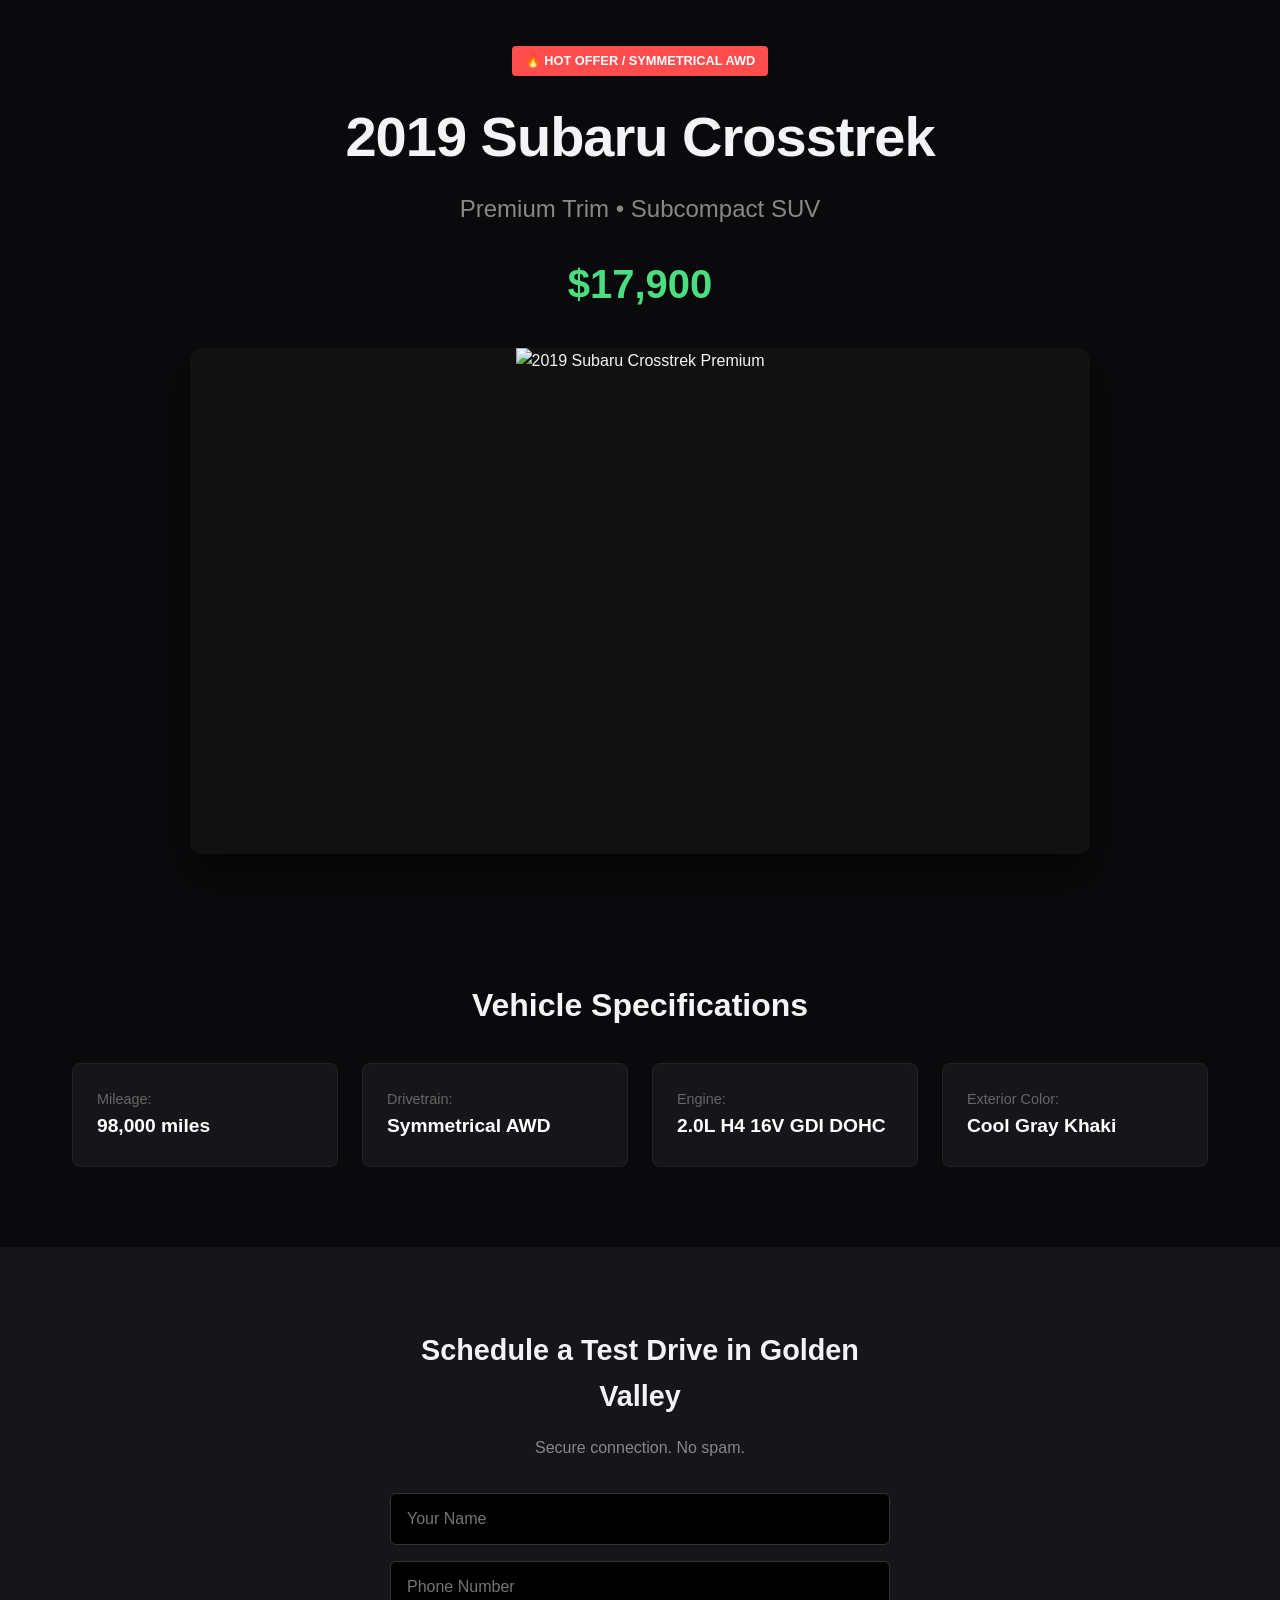
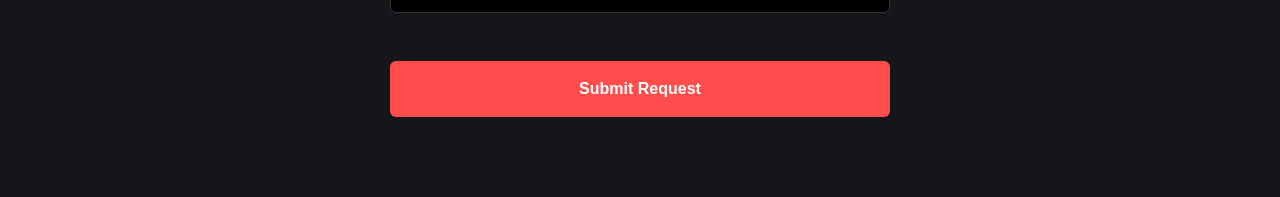
==== index.html @ 82706eeb "Create index.html" ====
<!DOCTYPE html>
<html lang="en">
<head>
  <meta charset="UTF-8">
  <meta name="viewport" content="width=device-width, initial-scale=1.0">
  <title>2019 Subaru Crosstrek Premium AWD | For Sale Golden Valley</title>
  <meta name="description" content="Pre-owned 2019 Subaru Crosstrek Premium in Cool Gray Khaki. 98k miles, Symmetrical AWD. Clean title. Price: $17,900.">
  
  <link rel="canonical" href="https://your-cloudflare-subdomain.pages.dev/">

  <script type="application/ld+json">
  {
    "@context": "https://schema.org",
    "@type": "Vehicle",
    "name": "2019 Subaru Crosstrek Premium",
    "modelYear": 2019,
    "color": "Cool Gray Khaki",
    "driveWheelConfiguration": "AllWheelDrive",
    "mileageFromOdometer": {
      "@type": "QuantitativeValue",
      "value": 98000,
      "unitCode": "SMI"
    },
    "offers": {
      "@type": "Offer",
      "price": "17900",
      "priceCurrency": "USD",
      "availability": "https://schema.org/InStock"
    }
  }
  </script>

  <script src="https://challenges.cloudflare.com/turnstile/v0/api.js" async defer></script>

  <style>
    :root {
      --bg: #0a0a0c;
      --text: #f3f4f6;
      --accent: #ff4d4d;
      --surface: #16161a;
    }
    * { box-sizing: border-box; margin: 0; padding: 0; }
    body {
      background-color: var(--bg);
      color: var(--text);
      font-family: -apple-system, BlinkMacSystemFont, "Segoe UI", Roboto, sans-serif;
      line-height: 1.6;
      overflow-x: hidden;
    }
    .hero {
      min-height: 100vh;
      display: flex;
      flex-direction: column;
      justify-content: center;
      align-items: center;
      text-align: center;
      padding: 2rem;
    }
    .badge {
      background: var(--accent);
      color: #fff;
      padding: 0.3rem 0.8rem;
      font-size: 0.8rem;
      font-weight: bold;
      text-transform: uppercase;
      border-radius: 4px;
      margin-bottom: 1rem;
    }
    h1 { font-size: 3.5rem; font-weight: 900; letter-spacing: -1px; margin-bottom: 0.5rem; }
    .trim { font-size: 1.5rem; color: #888; margin-bottom: 1.5rem; }
    .price { font-size: 2.5rem; font-weight: bold; color: #4ade80; margin-bottom: 2rem; }
    
    .image-container {
      width: 100%;
      max-width: 900px;
      aspect-ratio: 16/9;
      background: #111;
      border-radius: 12px;
      overflow: hidden;
      box-shadow: 0 20px 40px rgba(0,0,0,0.5);
    }
    .image-container img {
      width: 100%;
      height: 100%;
      object-fit: cover;
    }

    /* ХАК АНИМАЦИИ НА СКРОЛЛ ПАЛЬЦЕМ */
    @supports (animation-timeline: scroll()) {
      .image-container img {
        animation: scaleImage linear both;
        animation-timeline: scroll();
        animation-range: start 0% exit 100%;
      }
    }
    @keyframes scaleImage {
      to { transform: scale(1.1) translateY(20px); }
    }

    .specs { padding: 5rem 2rem; max-width: 1200px; margin: 0 auto; }
    .specs h2 { margin-bottom: 2rem; font-size: 2rem; text-align: center; }
    .grid { display: grid; grid-template-columns: repeat(auto-fit, minmax(250px, 1fr)); gap: 1.5rem; }
    .card { background: var(--surface); padding: 1.5rem; border-radius: 8px; border: 1px solid #222; }
    .card span { color: #666; display: block; font-size: 0.9rem; }
    .card strong { font-size: 1.2rem; color: #fff; }

    .lead-form { background: var(--surface); padding: 5rem 2rem; display: flex; justify-content: center; }
    .form-box { width: 100%; max-width: 500px; text-align: center; }
    .form-box h3 { margin-bottom: 1rem; font-size: 1.8rem; }
    .form-box p { color: #888; margin-bottom: 2rem; }
    form { display: flex; flex-direction: column; gap: 1rem; }
    input { background: #000; border: 1px solid #333; padding: 1rem; border-radius: 6px; color: #fff; font-size: 1rem; }
    input:focus { border-color: var(--accent); outline: none; }
    .cf-turnstile { display: flex; justify-content: center; margin: 0.5rem 0; }
    button { background: var(--accent); color: #fff; border: none; padding: 1.2rem; border-radius: 6px; font-size: 1rem; font-weight: bold; cursor: pointer; }

    @media (max-width: 768px) {
      h1 { font-size: 2.2rem; }
      .trim { font-size: 1.2rem; }
    }
  </style>
</head>
<body>

  <header class="hero">
    <span class="badge">🔥 Hot Offer / Symmetrical AWD</span>
    <h1>2019 Subaru Crosstrek</h1>
    <p class="trim">Premium Trim • Subcompact SUV</p>
    <div class="price">$17,900</div>
    
    <div class="image-container">
      <img src="subaru.avif" alt="2019 Subaru Crosstrek Premium">
    </div>
  </header>

  <main class="specs">
    <h2>Vehicle Specifications</h2>
    <div class="grid">
      <div class="card"><span>Mileage:</span> <strong>98,000 miles</strong></div>
      <div class="card"><span>Drivetrain:</span> <strong>Symmetrical AWD</strong></div>
      <div class="card"><span>Engine:</span> <strong>2.0L H4 16V GDI DOHC</strong></div>
      <div class="card"><span>Exterior Color:</span> <strong>Cool Gray Khaki</strong></div>
    </div>
  </main>

  <section class="lead-form">
    <div class="form-box">
      <h3>Schedule a Test Drive in Golden Valley</h3>
      <p>Secure connection. No spam.</p>
      
      <form action="#" method="POST">
        <input type="text" name="name" placeholder="Your Name" required>
        <input type="tel" name="phone" placeholder="Phone Number" required>
        
        <div class="cf-turnstile" data-sitekey="1x00000000000000000000AA" data-theme="dark"></div>
        
        <button type="submit">Submit Request</button>
      </form>
    </div>
  </section>

</body>
</html>
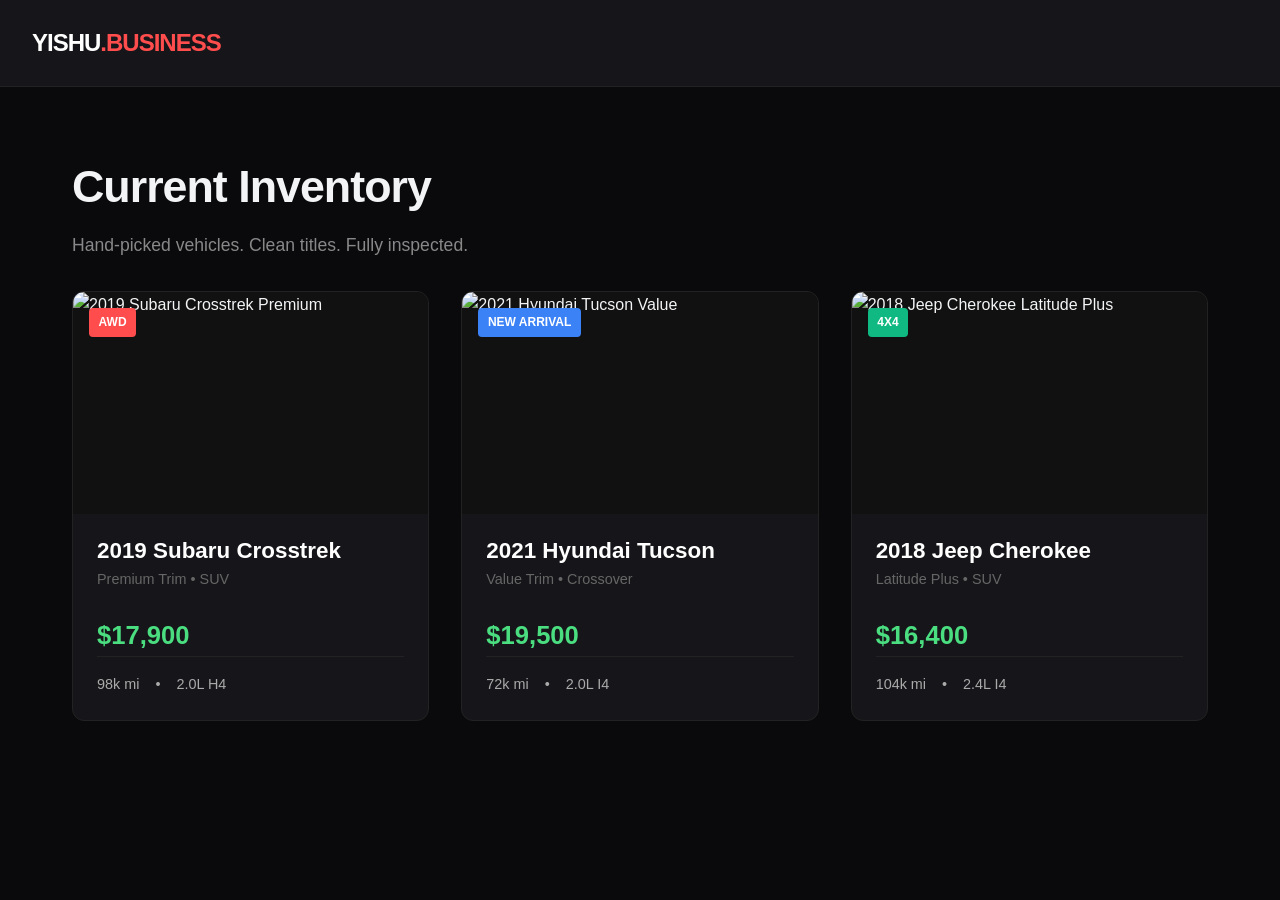
==== commit d328dbb7: "Update index.html" ====
--- a/index.html
+++ b/index.html
@@ -3,34 +3,10 @@
 <head>
   <meta charset="UTF-8">
   <meta name="viewport" content="width=device-width, initial-scale=1.0">
-  <title>2019 Subaru Crosstrek Premium AWD | For Sale Golden Valley</title>
-  <meta name="description" content="Pre-owned 2019 Subaru Crosstrek Premium in Cool Gray Khaki. 98k miles, Symmetrical AWD. Clean title. Price: $17,900.">
+  <title>Premium Pre-Owned Vehicles | Golden Valley Inventory</title>
+  <meta name="description" content="Browse our exclusive catalog of high-quality pre-owned vehicles. Symmetrical AWD, SUVs, and sedans in Golden Valley. Fast financing and secure test drives.">
   
-  <link rel="canonical" href="https://your-cloudflare-subdomain.pages.dev/">
-
-  <script type="application/ld+json">
-  {
-    "@context": "https://schema.org",
-    "@type": "Vehicle",
-    "name": "2019 Subaru Crosstrek Premium",
-    "modelYear": 2019,
-    "color": "Cool Gray Khaki",
-    "driveWheelConfiguration": "AllWheelDrive",
-    "mileageFromOdometer": {
-      "@type": "QuantitativeValue",
-      "value": 98000,
-      "unitCode": "SMI"
-    },
-    "offers": {
-      "@type": "Offer",
-      "price": "17900",
-      "priceCurrency": "USD",
-      "availability": "https://schema.org/InStock"
-    }
-  }
-  </script>
-
-  <script src="https://challenges.cloudflare.com/turnstile/v0/api.js" async defer></script>
+  <link rel="canonical" href="https://yishu.business/">
 
   <style>
     :root {
@@ -38,126 +14,237 @@
       --text: #f3f4f6;
       --accent: #ff4d4d;
       --surface: #16161a;
-    }
+      --surface-hover: #222227;
+    }
+    
     * { box-sizing: border-box; margin: 0; padding: 0; }
+    
     body {
       background-color: var(--bg);
       color: var(--text);
       font-family: -apple-system, BlinkMacSystemFont, "Segoe UI", Roboto, sans-serif;
       line-height: 1.6;
-      overflow-x: hidden;
-    }
-    .hero {
-      min-height: 100vh;
+    }
+
+    /* ШАПКА САЙТА */
+    .navbar {
+      padding: 1.5rem 2rem;
+      background: var(--surface);
+      border-bottom: 1px solid #222;
+      display: flex;
+      justify-content: space-between;
+      align-items: center;
+    }
+    .logo {
+      font-size: 1.5rem;
+      font-weight: 900;
+      letter-spacing: -1px;
+      color: #fff;
+      text-decoration: none;
+    }
+    .logo span { color: var(--accent); }
+    
+    /* ХЕДЕР КАТАЛОГА */
+    .catalog-header {
+      max-width: 1200px;
+      margin: 4rem auto 2rem auto;
+      padding: 0 2rem;
+    }
+    .catalog-header h1 {
+      font-size: 2.8rem;
+      font-weight: 900;
+      letter-spacing: -1px;
+      margin-bottom: 0.5rem;
+    }
+    .catalog-header p {
+      color: #888;
+      font-size: 1.1rem;
+    }
+
+    /* СЕТКА-ПЛИТКА (GRID ARCHITECTURE) */
+    .catalog-container {
+      max-width: 1200px;
+      margin: 0 auto 5rem auto;
+      padding: 0 2rem;
+    }
+    
+    .grid {
+      display: grid;
+      grid-template-columns: repeat(auto-fill, minmax(320px, 1fr));
+      gap: 2rem;
+    }
+
+    /* КАРТОЧКА МАШИНЫ */
+    .car-card {
+      background: var(--surface);
+      border: 1px solid #222;
+      border-radius: 12px;
+      overflow: hidden;
+      text-decoration: none;
+      color: inherit;
+      transition: transform 0.2s ease, border-color 0.2s ease, background-color 0.2s ease;
       display: flex;
       flex-direction: column;
-      justify-content: center;
-      align-items: center;
-      text-align: center;
-      padding: 2rem;
-    }
+    }
+    
+    .car-card:hover {
+      transform: translateY(-4px);
+      border-color: #333;
+      background-color: var(--surface-hover);
+    }
+
+    /* КОНТЕЙНЕР ДЛЯ ФОТО */
+    .image-wrapper {
+      width: 100%;
+      aspect-ratio: 16/10;
+      background: #111;
+      overflow: hidden;
+      position: relative;
+    }
+    .image-wrapper img {
+      width: 100%;
+      height: 100%;
+      object-fit: cover;
+      transition: transform 0.3s ease;
+    }
+    .car-card:hover .image-wrapper img {
+      transform: scale(1.04);
+    }
+
+    /* БЭЙДЖИ НА КАРТИНКЕ */
     .badge {
+      position: absolute;
+      top: 1rem;
+      left: 1rem;
       background: var(--accent);
       color: #fff;
-      padding: 0.3rem 0.8rem;
-      font-size: 0.8rem;
+      padding: 0.3rem 0.6rem;
+      font-size: 0.75rem;
       font-weight: bold;
       text-transform: uppercase;
       border-radius: 4px;
+      z-index: 2;
+    }
+
+    /* ИНФОРМАЦИЯ О МАШИНЕ */
+    .car-info {
+      padding: 1.5rem;
+      display: flex;
+      flex-direction: column;
+      flex-grow: 1;
+    }
+    
+    .car-title {
+      font-size: 1.4rem;
+      font-weight: 800;
+      color: #fff;
+      margin-bottom: 0.2rem;
+      line-height: 1.2;
+    }
+    
+    .car-trim {
+      font-size: 0.9rem;
+      color: #666;
       margin-bottom: 1rem;
     }
-    h1 { font-size: 3.5rem; font-weight: 900; letter-spacing: -1px; margin-bottom: 0.5rem; }
-    .trim { font-size: 1.5rem; color: #888; margin-bottom: 1.5rem; }
-    .price { font-size: 2.5rem; font-weight: bold; color: #4ade80; margin-bottom: 2rem; }
-    
-    .image-container {
-      width: 100%;
-      max-width: 900px;
-      aspect-ratio: 16/9;
-      background: #111;
-      border-radius: 12px;
-      overflow: hidden;
-      box-shadow: 0 20px 40px rgba(0,0,0,0.5);
-    }
-    .image-container img {
-      width: 100%;
-      height: 100%;
-      object-fit: cover;
-    }
-
-    /* ХАК АНИМАЦИИ НА СКРОЛЛ ПАЛЬЦЕМ */
-    @supports (animation-timeline: scroll()) {
-      .image-container img {
-        animation: scaleImage linear both;
-        animation-timeline: scroll();
-        animation-range: start 0% exit 100%;
-      }
-    }
-    @keyframes scaleImage {
-      to { transform: scale(1.1) translateY(20px); }
-    }
-
-    .specs { padding: 5rem 2rem; max-width: 1200px; margin: 0 auto; }
-    .specs h2 { margin-bottom: 2rem; font-size: 2rem; text-align: center; }
-    .grid { display: grid; grid-template-columns: repeat(auto-fit, minmax(250px, 1fr)); gap: 1.5rem; }
-    .card { background: var(--surface); padding: 1.5rem; border-radius: 8px; border: 1px solid #222; }
-    .card span { color: #666; display: block; font-size: 0.9rem; }
-    .card strong { font-size: 1.2rem; color: #fff; }
-
-    .lead-form { background: var(--surface); padding: 5rem 2rem; display: flex; justify-content: center; }
-    .form-box { width: 100%; max-width: 500px; text-align: center; }
-    .form-box h3 { margin-bottom: 1rem; font-size: 1.8rem; }
-    .form-box p { color: #888; margin-bottom: 2rem; }
-    form { display: flex; flex-direction: column; gap: 1rem; }
-    input { background: #000; border: 1px solid #333; padding: 1rem; border-radius: 6px; color: #fff; font-size: 1rem; }
-    input:focus { border-color: var(--accent); outline: none; }
-    .cf-turnstile { display: flex; justify-content: center; margin: 0.5rem 0; }
-    button { background: var(--accent); color: #fff; border: none; padding: 1.2rem; border-radius: 6px; font-size: 1rem; font-weight: bold; cursor: pointer; }
-
-    @media (max-width: 768px) {
-      h1 { font-size: 2.2rem; }
-      .trim { font-size: 1.2rem; }
+    
+    /* ХАРАКТЕРИСТИКИ ОДНОЙ СТРОКОЙ */
+    .car-meta {
+      display: flex;
+      gap: 1rem;
+      font-size: 0.9rem;
+      color: #aaa;
+      border-top: 1px solid #222;
+      padding-top: 1rem;
+      margin-top: auto;
+    }
+    .car-meta span {
+      display: flex;
+      align-items: center;
+    }
+
+    /* ЦЕННИК */
+    .car-price {
+      font-size: 1.6rem;
+      font-weight: 900;
+      color: #4ade80;
+      margin-top: 0.5rem;
+    }
+
+    /* АДАПТИВНОСТЬ ПОД МОБИЛКИ */
+    @media (max-width: 480px) {
+      .catalog-header h1 { font-size: 2rem; }
+      .grid { grid-template-columns: 1fr; gap: 1.5rem; }
     }
   </style>
 </head>
 <body>
 
-  <header class="hero">
-    <span class="badge">🔥 Hot Offer / Symmetrical AWD</span>
-    <h1>2019 Subaru Crosstrek</h1>
-    <p class="trim">Premium Trim • Subcompact SUV</p>
-    <div class="price">$17,900</div>
-    
-    <div class="image-container">
-      <img src="subaru.avif" alt="2019 Subaru Crosstrek Premium">
-    </div>
+  <nav class="navbar">
+    <a href="/" class="logo">YISHU<span>.BUSINESS</span></a>
+  </nav>
+
+  <header class="catalog-header">
+    <h1>Current Inventory</h1>
+    <p>Hand-picked vehicles. Clean titles. Fully inspected.</p>
   </header>
 
-  <main class="specs">
-    <h2>Vehicle Specifications</h2>
+  <main class="catalog-container">
     <div class="grid">
-      <div class="card"><span>Mileage:</span> <strong>98,000 miles</strong></div>
-      <div class="card"><span>Drivetrain:</span> <strong>Symmetrical AWD</strong></div>
-      <div class="card"><span>Engine:</span> <strong>2.0L H4 16V GDI DOHC</strong></div>
-      <div class="card"><span>Exterior Color:</span> <strong>Cool Gray Khaki</strong></div>
+
+      <a href="cars/2019-subaru-crosstrek-premium.html" class="car-card">
+        <div class="image-wrapper">
+          <span class="badge">AWD</span>
+          <img src="images/subaru.avif" alt="2019 Subaru Crosstrek Premium" loading="lazy">
+        </div>
+        <div class="car-info">
+          <div class="car-title">2019 Subaru Crosstrek</div>
+          <div class="car-trim">Premium Trim • SUV</div>
+          <div class="car-price">$17,900</div>
+          <div class="car-meta">
+            <span>98k mi</span>
+            <span>•</span>
+            <span>2.0L H4</span>
+          </div>
+        </div>
+      </a>
+
+      <a href="cars/2021-hyundai-tucson-value.html" class="car-card">
+        <div class="image-wrapper">
+          <span class="badge" style="background: #3b82f6;">NEW ARRIVAL</span>
+          <img src="images/hyundai.avif" alt="2021 Hyundai Tucson Value" loading="lazy">
+        </div>
+        <div class="car-info">
+          <div class="car-title">2021 Hyundai Tucson</div>
+          <div class="car-trim">Value Trim • Crossover</div>
+          <div class="car-price">$19,500</div>
+          <div class="car-meta">
+            <span>72k mi</span>
+            <span>•</span>
+            <span>2.0L I4</span>
+          </div>
+        </div>
+      </a>
+
+      <a href="cars/2018-jeep-cherokee-latitude-plus.html" class="car-card">
+        <div class="image-wrapper">
+          <span class="badge" style="background: #10b981;">4x4</span>
+          <img src="images/jeep.avif" alt="2018 Jeep Cherokee Latitude Plus" loading="lazy">
+        </div>
+        <div class="car-info">
+          <div class="car-title">2018 Jeep Cherokee</div>
+          <div class="car-trim">Latitude Plus • SUV</div>
+          <div class="car-price">$16,400</div>
+          <div class="car-meta">
+            <span>104k mi</span>
+            <span>•</span>
+            <span>2.4L I4</span>
+          </div>
+        </div>
+      </a>
+
     </div>
   </main>
 
-  <section class="lead-form">
-    <div class="form-box">
-      <h3>Schedule a Test Drive in Golden Valley</h3>
-      <p>Secure connection. No spam.</p>
-      
-      <form action="#" method="POST">
-        <input type="text" name="name" placeholder="Your Name" required>
-        <input type="tel" name="phone" placeholder="Phone Number" required>
-        
-        <div class="cf-turnstile" data-sitekey="1x00000000000000000000AA" data-theme="dark"></div>
-        
-        <button type="submit">Submit Request</button>
-      </form>
-    </div>
-  </section>
-
 </body>
 </html>
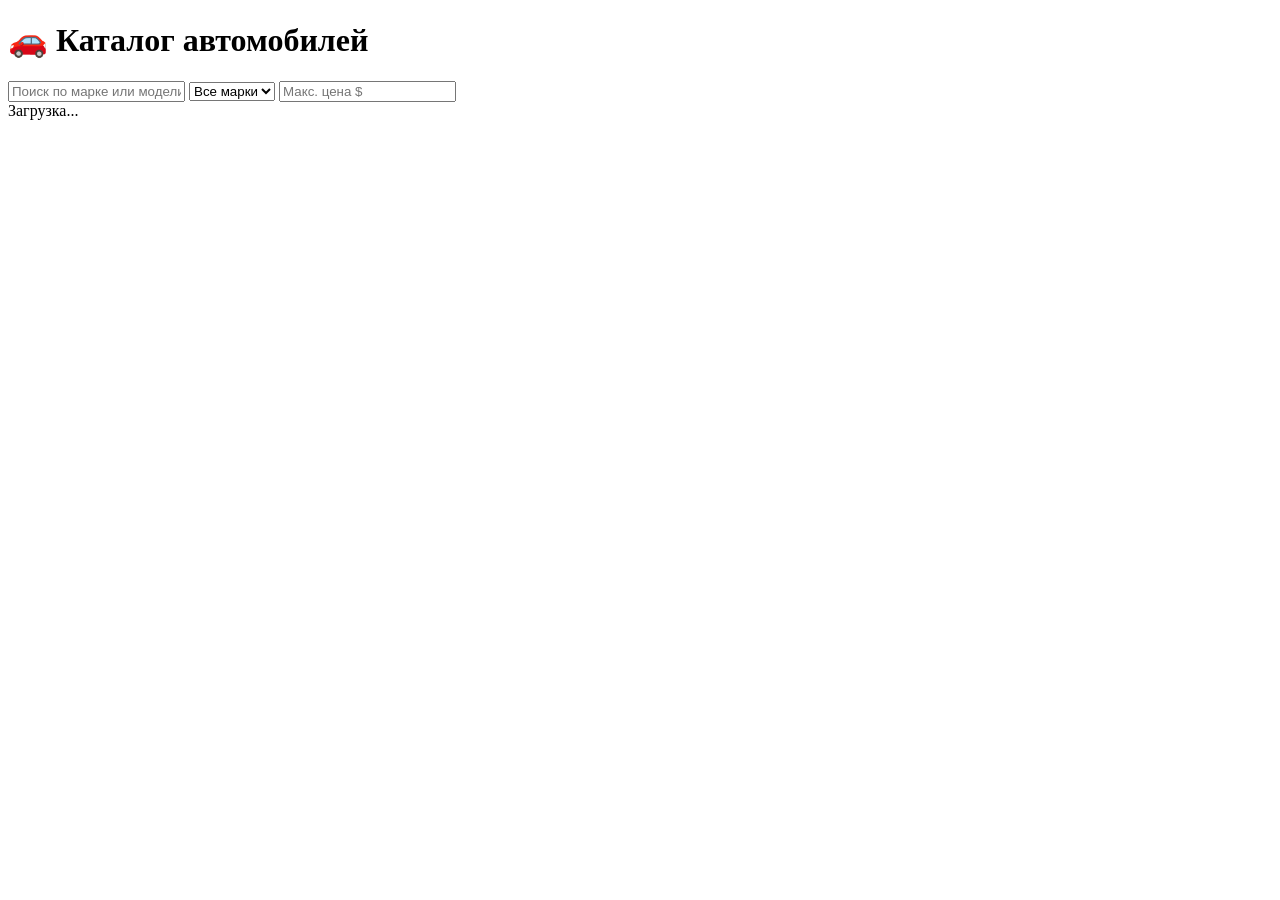
==== commit ec7d836f: "Update index.html" ====
--- a/index.html
+++ b/index.html
@@ -1,250 +1,32 @@
 <!DOCTYPE html>
-<html lang="en">
+<html lang="ru">
 <head>
   <meta charset="UTF-8">
-  <meta name="viewport" content="width=device-width, initial-scale=1.0">
-  <title>Premium Pre-Owned Vehicles | Golden Valley Inventory</title>
-  <meta name="description" content="Browse our exclusive catalog of high-quality pre-owned vehicles. Symmetrical AWD, SUVs, and sedans in Golden Valley. Fast financing and secure test drives.">
-  
-  <link rel="canonical" href="https://yishu.business/">
-
-  <style>
-    :root {
-      --bg: #0a0a0c;
-      --text: #f3f4f6;
-      --accent: #ff4d4d;
-      --surface: #16161a;
-      --surface-hover: #222227;
-    }
-    
-    * { box-sizing: border-box; margin: 0; padding: 0; }
-    
-    body {
-      background-color: var(--bg);
-      color: var(--text);
-      font-family: -apple-system, BlinkMacSystemFont, "Segoe UI", Roboto, sans-serif;
-      line-height: 1.6;
-    }
-
-    /* ШАПКА САЙТА */
-    .navbar {
-      padding: 1.5rem 2rem;
-      background: var(--surface);
-      border-bottom: 1px solid #222;
-      display: flex;
-      justify-content: space-between;
-      align-items: center;
-    }
-    .logo {
-      font-size: 1.5rem;
-      font-weight: 900;
-      letter-spacing: -1px;
-      color: #fff;
-      text-decoration: none;
-    }
-    .logo span { color: var(--accent); }
-    
-    /* ХЕДЕР КАТАЛОГА */
-    .catalog-header {
-      max-width: 1200px;
-      margin: 4rem auto 2rem auto;
-      padding: 0 2rem;
-    }
-    .catalog-header h1 {
-      font-size: 2.8rem;
-      font-weight: 900;
-      letter-spacing: -1px;
-      margin-bottom: 0.5rem;
-    }
-    .catalog-header p {
-      color: #888;
-      font-size: 1.1rem;
-    }
-
-    /* СЕТКА-ПЛИТКА (GRID ARCHITECTURE) */
-    .catalog-container {
-      max-width: 1200px;
-      margin: 0 auto 5rem auto;
-      padding: 0 2rem;
-    }
-    
-    .grid {
-      display: grid;
-      grid-template-columns: repeat(auto-fill, minmax(320px, 1fr));
-      gap: 2rem;
-    }
-
-    /* КАРТОЧКА МАШИНЫ */
-    .car-card {
-      background: var(--surface);
-      border: 1px solid #222;
-      border-radius: 12px;
-      overflow: hidden;
-      text-decoration: none;
-      color: inherit;
-      transition: transform 0.2s ease, border-color 0.2s ease, background-color 0.2s ease;
-      display: flex;
-      flex-direction: column;
-    }
-    
-    .car-card:hover {
-      transform: translateY(-4px);
-      border-color: #333;
-      background-color: var(--surface-hover);
-    }
-
-    /* КОНТЕЙНЕР ДЛЯ ФОТО */
-    .image-wrapper {
-      width: 100%;
-      aspect-ratio: 16/10;
-      background: #111;
-      overflow: hidden;
-      position: relative;
-    }
-    .image-wrapper img {
-      width: 100%;
-      height: 100%;
-      object-fit: cover;
-      transition: transform 0.3s ease;
-    }
-    .car-card:hover .image-wrapper img {
-      transform: scale(1.04);
-    }
-
-    /* БЭЙДЖИ НА КАРТИНКЕ */
-    .badge {
-      position: absolute;
-      top: 1rem;
-      left: 1rem;
-      background: var(--accent);
-      color: #fff;
-      padding: 0.3rem 0.6rem;
-      font-size: 0.75rem;
-      font-weight: bold;
-      text-transform: uppercase;
-      border-radius: 4px;
-      z-index: 2;
-    }
-
-    /* ИНФОРМАЦИЯ О МАШИНЕ */
-    .car-info {
-      padding: 1.5rem;
-      display: flex;
-      flex-direction: column;
-      flex-grow: 1;
-    }
-    
-    .car-title {
-      font-size: 1.4rem;
-      font-weight: 800;
-      color: #fff;
-      margin-bottom: 0.2rem;
-      line-height: 1.2;
-    }
-    
-    .car-trim {
-      font-size: 0.9rem;
-      color: #666;
-      margin-bottom: 1rem;
-    }
-    
-    /* ХАРАКТЕРИСТИКИ ОДНОЙ СТРОКОЙ */
-    .car-meta {
-      display: flex;
-      gap: 1rem;
-      font-size: 0.9rem;
-      color: #aaa;
-      border-top: 1px solid #222;
-      padding-top: 1rem;
-      margin-top: auto;
-    }
-    .car-meta span {
-      display: flex;
-      align-items: center;
-    }
-
-    /* ЦЕННИК */
-    .car-price {
-      font-size: 1.6rem;
-      font-weight: 900;
-      color: #4ade80;
-      margin-top: 0.5rem;
-    }
-
-    /* АДАПТИВНОСТЬ ПОД МОБИЛКИ */
-    @media (max-width: 480px) {
-      .catalog-header h1 { font-size: 2rem; }
-      .grid { grid-template-columns: 1fr; gap: 1.5rem; }
-    }
-  </style>
+  <meta name="viewport" content="width=device-width, initial-scale=1">
+  <title>Автокаталог | ABC Cars Clone</title>
+  <link rel="stylesheet" href="/assets/style.css">
 </head>
 <body>
+  <div class="container">
+    <h1>🚗 Каталог автомобилей</h1>
+    
+    <!-- Поиск и фильтры -->
+    <div class="filters">
+      <input type="text" id="searchInput" placeholder="Поиск по марке или модели" class="search-box">
+      <select id="brandFilter">
+        <option value="">Все марки</option>
+        <option value="BMW">BMW</option>
+        <option value="Toyota">Toyota</option>
+      </select>
+      <input type="number" id="maxPrice" placeholder="Макс. цена $" class="price-filter">
+    </div>
 
-  <nav class="navbar">
-    <a href="/" class="logo">YISHU<span>.BUSINESS</span></a>
-  </nav>
+    <!-- Сетка машин (заполнится через JS) -->
+    <div id="carsGrid" class="cars-grid">
+      <div class="loading">Загрузка...</div>
+    </div>
+  </div>
 
-  <header class="catalog-header">
-    <h1>Current Inventory</h1>
-    <p>Hand-picked vehicles. Clean titles. Fully inspected.</p>
-  </header>
-
-  <main class="catalog-container">
-    <div class="grid">
-
-      <a href="cars/2019-subaru-crosstrek-premium.html" class="car-card">
-        <div class="image-wrapper">
-          <span class="badge">AWD</span>
-          <img src="images/subaru.avif" alt="2019 Subaru Crosstrek Premium" loading="lazy">
-        </div>
-        <div class="car-info">
-          <div class="car-title">2019 Subaru Crosstrek</div>
-          <div class="car-trim">Premium Trim • SUV</div>
-          <div class="car-price">$17,900</div>
-          <div class="car-meta">
-            <span>98k mi</span>
-            <span>•</span>
-            <span>2.0L H4</span>
-          </div>
-        </div>
-      </a>
-
-      <a href="cars/2021-hyundai-tucson-value.html" class="car-card">
-        <div class="image-wrapper">
-          <span class="badge" style="background: #3b82f6;">NEW ARRIVAL</span>
-          <img src="images/hyundai.avif" alt="2021 Hyundai Tucson Value" loading="lazy">
-        </div>
-        <div class="car-info">
-          <div class="car-title">2021 Hyundai Tucson</div>
-          <div class="car-trim">Value Trim • Crossover</div>
-          <div class="car-price">$19,500</div>
-          <div class="car-meta">
-            <span>72k mi</span>
-            <span>•</span>
-            <span>2.0L I4</span>
-          </div>
-        </div>
-      </a>
-
-      <a href="cars/2018-jeep-cherokee-latitude-plus.html" class="car-card">
-        <div class="image-wrapper">
-          <span class="badge" style="background: #10b981;">4x4</span>
-          <img src="images/jeep.avif" alt="2018 Jeep Cherokee Latitude Plus" loading="lazy">
-        </div>
-        <div class="car-info">
-          <div class="car-title">2018 Jeep Cherokee</div>
-          <div class="car-trim">Latitude Plus • SUV</div>
-          <div class="car-price">$16,400</div>
-          <div class="car-meta">
-            <span>104k mi</span>
-            <span>•</span>
-            <span>2.4L I4</span>
-          </div>
-        </div>
-      </a>
-
-    </div>
-  </main>
-
+  <script src="/assets/script.js"></script>
 </body>
 </html>
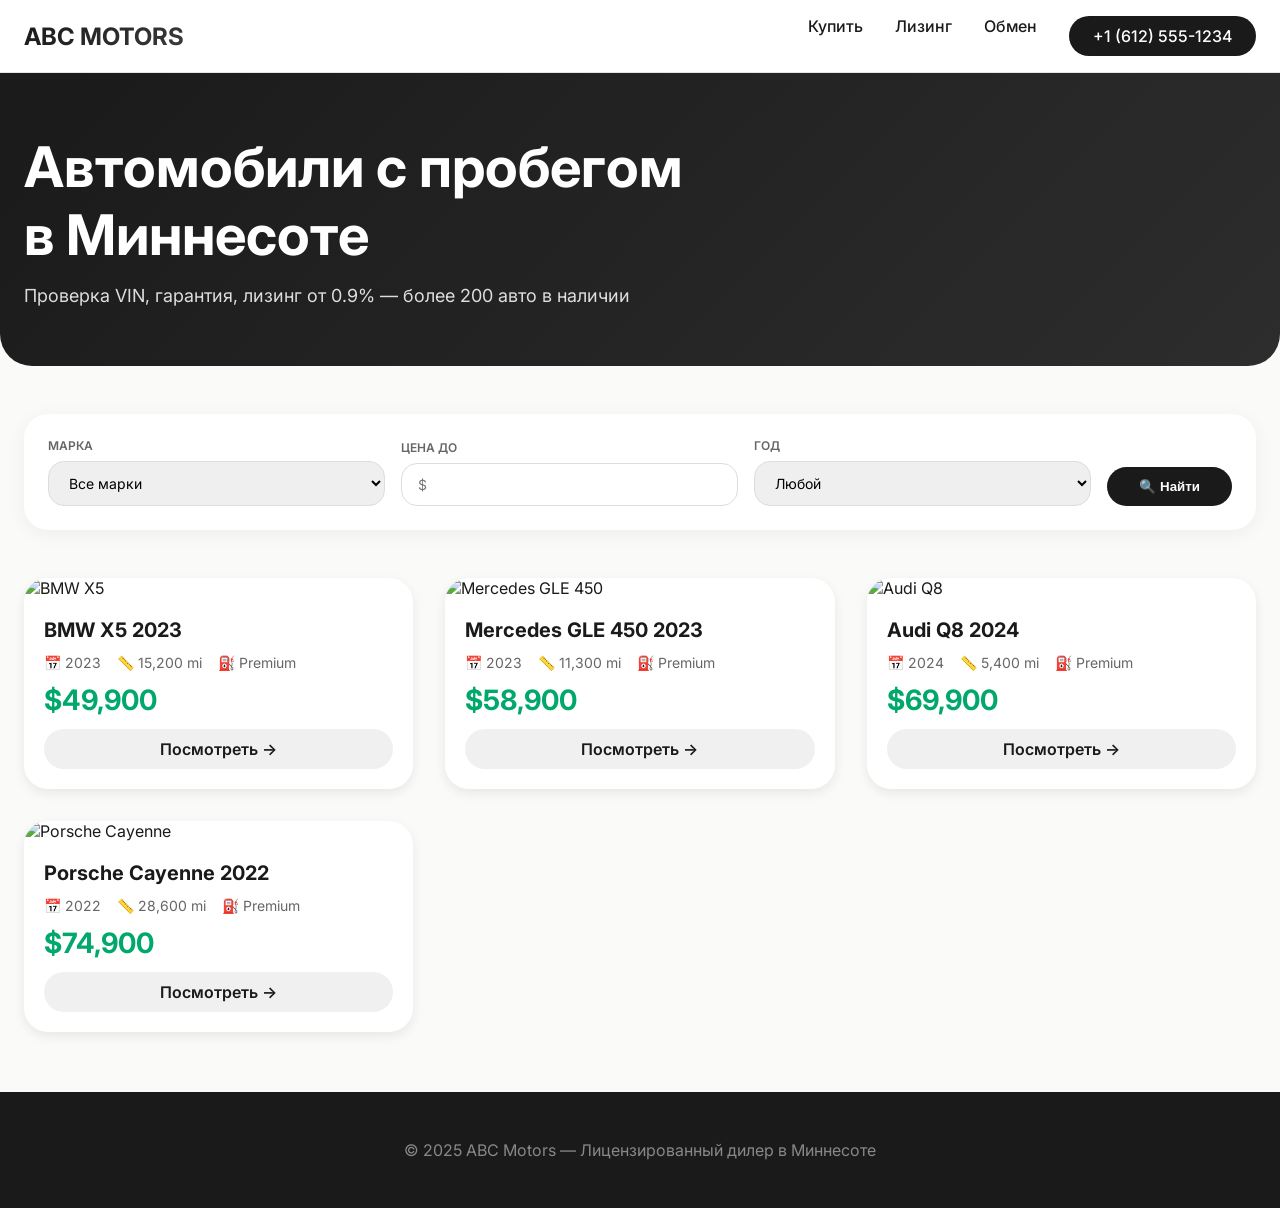
==== commit c454c995: "Update index.html" ====
--- a/index.html
+++ b/index.html
@@ -2,31 +2,364 @@
 <html lang="ru">
 <head>
   <meta charset="UTF-8">
-  <meta name="viewport" content="width=device-width, initial-scale=1">
-  <title>Автокаталог | ABC Cars Clone</title>
-  <link rel="stylesheet" href="/assets/style.css">
+  <meta name="viewport" content="width=device-width, initial-scale=1.0">
+  <title>ABC Motors | Premium Car Dealer</title>
+  <meta name="description" content="Продажа автомобилей с пробегом в Миннесоте. Лизинг, кредит, обмен.">
+  <link href="https://fonts.googleapis.com/css2?family=Inter:opsz,wght@14..32,400;14..32,500;14..32,600;14..32,700&display=swap" rel="stylesheet">
+  <style>
+    * {
+      margin: 0;
+      padding: 0;
+      box-sizing: border-box;
+    }
+    body {
+      font-family: 'Inter', system-ui, -apple-system, sans-serif;
+      background: #fafaf8;
+      color: #1a1a1a;
+    }
+    .container {
+      max-width: 1400px;
+      margin: 0 auto;
+      padding: 0 24px;
+    }
+    
+    /* Header */
+    .header {
+      background: white;
+      border-bottom: 1px solid #e5e5e5;
+      position: sticky;
+      top: 0;
+      z-index: 100;
+      backdrop-filter: blur(10px);
+      background: rgba(255,255,255,0.95);
+    }
+    .header-inner {
+      display: flex;
+      justify-content: space-between;
+      align-items: center;
+      padding: 16px 0;
+      flex-wrap: wrap;
+      gap: 16px;
+    }
+    .logo {
+      font-size: 24px;
+      font-weight: 700;
+      background: linear-gradient(135deg, #1a1a1a, #3a3a3a);
+      -webkit-background-clip: text;
+      background-clip: text;
+      color: transparent;
+    }
+    .nav {
+      display: flex;
+      gap: 32px;
+    }
+    .nav a {
+      text-decoration: none;
+      color: #1a1a1a;
+      font-weight: 500;
+    }
+    .btn-contact {
+      background: #1a1a1a;
+      color: white !important;
+      padding: 10px 24px;
+      border-radius: 40px;
+    }
+    
+    /* Hero */
+    .hero {
+      background: linear-gradient(135deg, #1a1a1a 0%, #2d2d2d 100%);
+      color: white;
+      padding: 60px 0;
+      margin-bottom: 48px;
+      border-radius: 0 0 32px 32px;
+    }
+    .hero h1 {
+      font-size: clamp(32px, 5vw, 56px);
+      margin-bottom: 16px;
+    }
+    .hero p {
+      font-size: 18px;
+      opacity: 0.85;
+    }
+    
+    /* Filters */
+    .filters-panel {
+      background: white;
+      border-radius: 24px;
+      padding: 24px;
+      margin-bottom: 48px;
+      box-shadow: 0 4px 20px rgba(0,0,0,0.05);
+      display: flex;
+      flex-wrap: wrap;
+      gap: 16px;
+      align-items: flex-end;
+    }
+    .filter-group {
+      flex: 1;
+      min-width: 150px;
+    }
+    .filter-group label {
+      display: block;
+      font-size: 12px;
+      text-transform: uppercase;
+      font-weight: 600;
+      margin-bottom: 8px;
+      color: #666;
+    }
+    .filter-group input, .filter-group select {
+      width: 100%;
+      padding: 12px 16px;
+      border: 1px solid #ddd;
+      border-radius: 16px;
+      font-size: 14px;
+      font-family: inherit;
+    }
+    .search-btn {
+      background: #1a1a1a;
+      color: white;
+      border: none;
+      padding: 12px 32px;
+      border-radius: 40px;
+      font-weight: 600;
+      cursor: pointer;
+    }
+    
+    /* Cars Grid */
+    .cars-grid {
+      display: grid;
+      grid-template-columns: repeat(auto-fill, minmax(320px, 1fr));
+      gap: 32px;
+      margin-bottom: 60px;
+    }
+    .car-card {
+      background: white;
+      border-radius: 24px;
+      overflow: hidden;
+      transition: transform 0.3s, box-shadow 0.3s;
+      box-shadow: 0 4px 12px rgba(0,0,0,0.08);
+      cursor: pointer;
+    }
+    .car-card:hover {
+      transform: translateY(-6px);
+      box-shadow: 0 12px 32px rgba(0,0,0,0.12);
+    }
+    .car-image {
+      width: 100%;
+      height: 240px;
+      object-fit: cover;
+    }
+    .car-info {
+      padding: 20px;
+    }
+    .car-title {
+      font-size: 20px;
+      font-weight: 700;
+      margin-bottom: 8px;
+    }
+    .car-details {
+      display: flex;
+      gap: 16px;
+      font-size: 14px;
+      color: #666;
+      margin: 12px 0;
+    }
+    .price {
+      font-size: 28px;
+      font-weight: 700;
+      color: #00a86b;
+      margin: 12px 0;
+    }
+    .btn-view {
+      display: inline-block;
+      background: #f0f0f0;
+      color: #1a1a1a;
+      padding: 10px 20px;
+      border-radius: 40px;
+      text-decoration: none;
+      font-weight: 600;
+      width: 100%;
+      text-align: center;
+    }
+    
+    /* Footer */
+    .footer {
+      background: #1a1a1a;
+      color: #888;
+      padding: 48px 0;
+      margin-top: 48px;
+      text-align: center;
+    }
+    
+    @media (max-width: 768px) {
+      .container { padding: 0 16px; }
+      .header-inner { flex-direction: column; }
+      .nav { gap: 20px; }
+      .filters-panel { flex-direction: column; }
+    }
+  </style>
 </head>
 <body>
+  <div class="header">
+    <div class="container">
+      <div class="header-inner">
+        <div class="logo">ABC MOTORS</div>
+        <div class="nav">
+          <a href="#">Купить</a>
+          <a href="#">Лизинг</a>
+          <a href="#">Обмен</a>
+          <a href="#" class="btn-contact">+1 (612) 555-1234</a>
+        </div>
+      </div>
+    </div>
+  </div>
+
+  <div class="hero">
+    <div class="container">
+      <h1>Автомобили с пробегом<br>в Миннесоте</h1>
+      <p>Проверка VIN, гарантия, лизинг от 0.9% — более 200 авто в наличии</p>
+    </div>
+  </div>
+
   <div class="container">
-    <h1>🚗 Каталог автомобилей</h1>
-    
-    <!-- Поиск и фильтры -->
-    <div class="filters">
-      <input type="text" id="searchInput" placeholder="Поиск по марке или модели" class="search-box">
-      <select id="brandFilter">
-        <option value="">Все марки</option>
-        <option value="BMW">BMW</option>
-        <option value="Toyota">Toyota</option>
-      </select>
-      <input type="number" id="maxPrice" placeholder="Макс. цена $" class="price-filter">
-    </div>
-
-    <!-- Сетка машин (заполнится через JS) -->
+    <div class="filters-panel">
+      <div class="filter-group">
+        <label>Марка</label>
+        <select id="brandFilter">
+          <option value="">Все марки</option>
+          <option value="BMW">BMW</option>
+          <option value="Mercedes">Mercedes-Benz</option>
+          <option value="Audi">Audi</option>
+          <option value="Porsche">Porsche</option>
+        </select>
+      </div>
+      <div class="filter-group">
+        <label>Цена до</label>
+        <input type="number" id="priceFilter" placeholder="$">
+      </div>
+      <div class="filter-group">
+        <label>Год</label>
+        <select id="yearFilter">
+          <option value="">Любой</option>
+          <option>2024</option><option>2023</option><option>2022</option>
+        </select>
+      </div>
+      <button class="search-btn" onclick="filterCars()">🔍 Найти</button>
+    </div>
+
     <div id="carsGrid" class="cars-grid">
-      <div class="loading">Загрузка...</div>
+      <div style="text-align:center; padding:60px;">Загрузка автомобилей...</div>
     </div>
   </div>
 
-  <script src="/assets/script.js"></script>
+  <div class="footer">
+    <div class="container">
+      <p>© 2025 ABC Motors — Лицензированный дилер в Миннесоте</p>
+    </div>
+  </div>
+
+  <script>
+    // База данных автомобилей (полная копия стиля abc cars)
+    const carsDatabase = [
+      {
+        id: "bmw-x5-2023",
+        brand: "BMW",
+        model: "X5",
+        year: 2023,
+        price: 49900,
+        mileage: 15200,
+        fuel: "Premium",
+        transmission: "Automatic",
+        color: "Black Sapphire",
+        image: "https://images.unsplash.com/photo-1607853202273-1b494d8c6e5b?w=600",
+        vin: "5UXCR6C09P9N12345"
+      },
+      {
+        id: "mercedes-gle-2023",
+        brand: "Mercedes",
+        model: "GLE 450",
+        year: 2023,
+        price: 58900,
+        mileage: 11300,
+        fuel: "Premium",
+        transmission: "Automatic",
+        color: "White",
+        image: "https://images.unsplash.com/photo-1617814076367-b759c7d9e738?w=600",
+        vin: "4JGFB4KB8PA123456"
+      },
+      {
+        id: "audi-q8-2024",
+        brand: "Audi",
+        model: "Q8",
+        year: 2024,
+        price: 69900,
+        mileage: 5400,
+        fuel: "Premium",
+        transmission: "Automatic",
+        color: "Daytona Gray",
+        image: "https://images.unsplash.com/photo-1606661282733-6c9bc9b2c3c7?w=600",
+        vin: "WA1BVBF14PD012345"
+      },
+      {
+        id: "porsche-cayenne-2022",
+        brand: "Porsche",
+        model: "Cayenne",
+        year: 2022,
+        price: 74900,
+        mileage: 28600,
+        fuel: "Premium",
+        transmission: "Automatic",
+        color: "Jet Black",
+        image: "https://images.unsplash.com/photo-1614200187524-dc4b892acf16?w=600",
+        vin: "WP1AA2AY2PDA12345"
+      }
+    ];
+
+    let currentCars = [...carsDatabase];
+
+    function renderCars(cars) {
+      const grid = document.getElementById('carsGrid');
+      if (!cars.length) {
+        grid.innerHTML = '<div style="text-align:center; padding:60px;">🚫 Автомобили не найдены. Измените фильтры.</div>';
+        return;
+      }
+      
+      grid.innerHTML = cars.map(car => `
+        <div class="car-card" onclick="location.href='/car.html?id=${car.id}'">
+          <img class="car-image" src="${car.image}" alt="${car.brand} ${car.model}" loading="lazy">
+          <div class="car-info">
+            <div class="car-title">${car.brand} ${car.model} ${car.year}</div>
+            <div class="car-details">
+              <span>📅 ${car.year}</span>
+              <span>📏 ${car.mileage.toLocaleString()} mi</span>
+              <span>⛽ ${car.fuel}</span>
+            </div>
+            <div class="price">$${car.price.toLocaleString()}</div>
+            <div class="btn-view">Посмотреть →</div>
+          </div>
+        </div>
+      `).join('');
+    }
+
+    function filterCars() {
+      const brand = document.getElementById('brandFilter').value;
+      const maxPrice = parseInt(document.getElementById('priceFilter').value) || Infinity;
+      const year = document.getElementById('yearFilter').value;
+      
+      const filtered = carsDatabase.filter(car => {
+        if (brand && car.brand !== brand) return false;
+        if (car.price > maxPrice) return false;
+        if (year && car.year !== parseInt(year)) return false;
+        return true;
+      });
+      currentCars = filtered;
+      renderCars(currentCars);
+    }
+
+    // Загрузка каталога
+    renderCars(carsDatabase);
+    
+    // Экспорт в глобальную область
+    window.filterCars = filterCars;
+  </script>
 </body>
 </html>
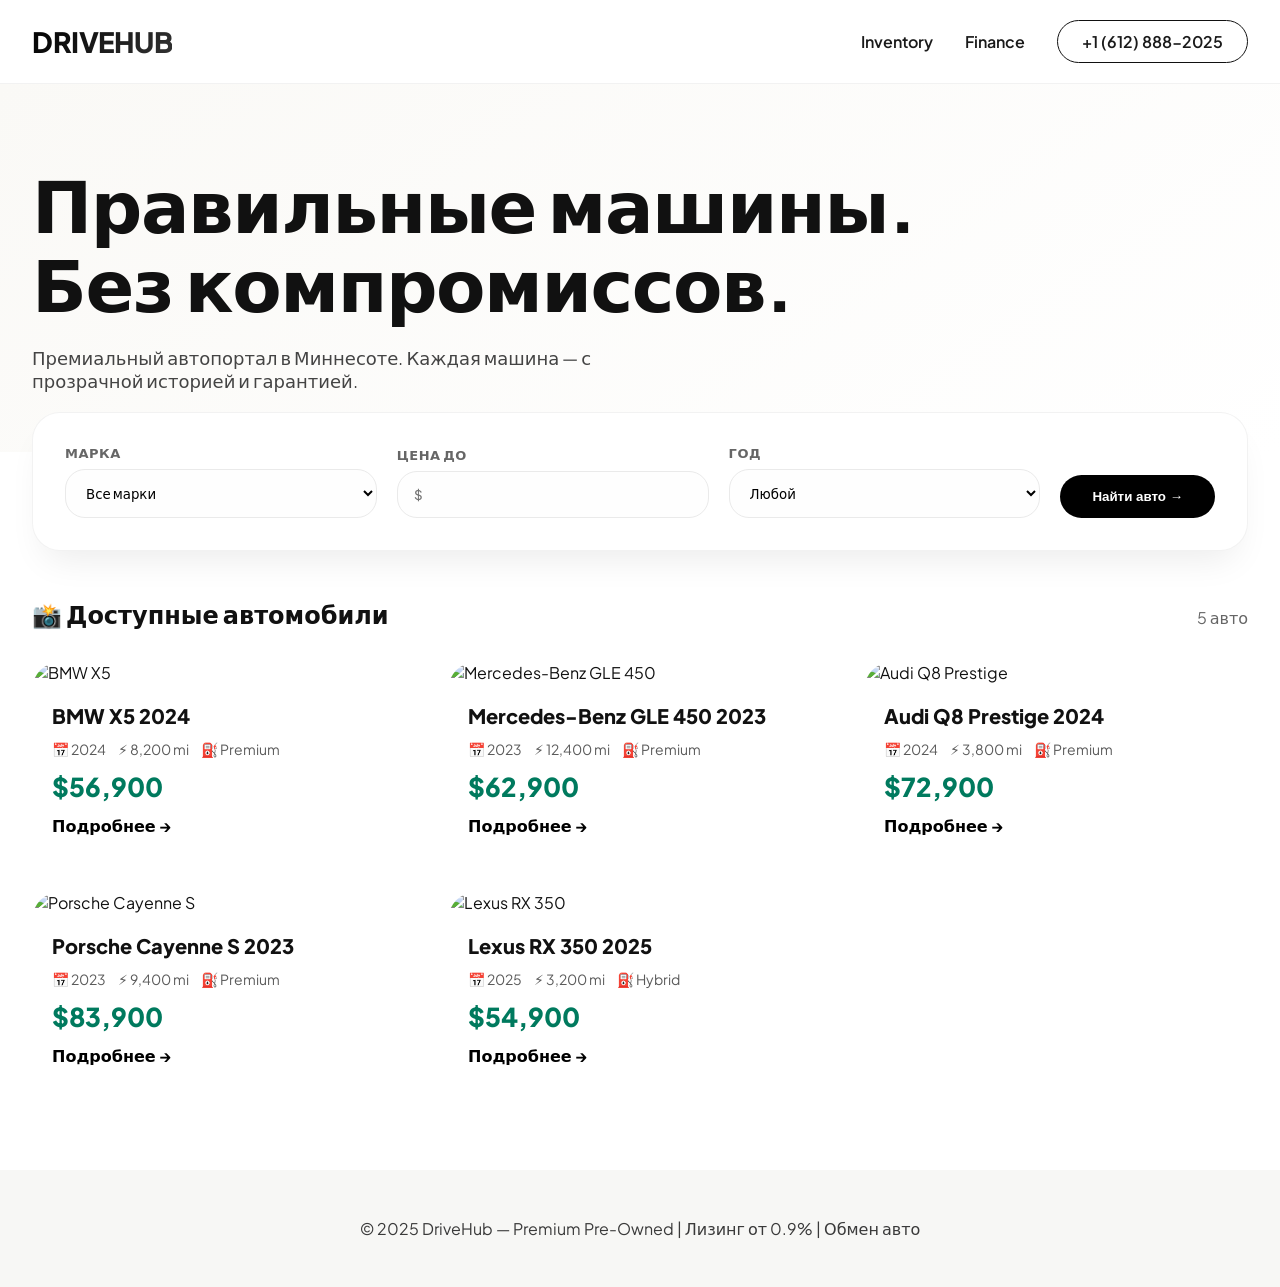
==== commit 6430d8c0: "Update index.html" ====
--- a/index.html
+++ b/index.html
@@ -2,10 +2,9 @@
 <html lang="ru">
 <head>
   <meta charset="UTF-8">
-  <meta name="viewport" content="width=device-width, initial-scale=1.0">
-  <title>ABC Motors | Premium Car Dealer</title>
-  <meta name="description" content="Продажа автомобилей с пробегом в Миннесоте. Лизинг, кредит, обмен.">
-  <link href="https://fonts.googleapis.com/css2?family=Inter:opsz,wght@14..32,400;14..32,500;14..32,600;14..32,700&display=swap" rel="stylesheet">
+  <meta name="viewport" content="width=device-width, initial-scale=1.0, viewport-fit=cover">
+  <title>DriveHub | Premium Used Cars</title>
+  <link href="https://fonts.googleapis.com/css2?family=Plus+Jakarta+Sans:wght@400;500;600;700;800&display=swap" rel="stylesheet">
   <style>
     * {
       margin: 0;
@@ -13,201 +12,222 @@
       box-sizing: border-box;
     }
     body {
-      font-family: 'Inter', system-ui, -apple-system, sans-serif;
-      background: #fafaf8;
-      color: #1a1a1a;
+      font-family: 'Plus Jakarta Sans', system-ui, -apple-system, sans-serif;
+      background: #ffffff;
+      color: #111;
     }
     .container {
-      max-width: 1400px;
+      max-width: 1280px;
       margin: 0 auto;
-      padding: 0 24px;
-    }
-    
-    /* Header */
+      padding: 0 32px;
+    }
+    /* Glassmorphic header */
     .header {
-      background: white;
-      border-bottom: 1px solid #e5e5e5;
       position: sticky;
       top: 0;
-      z-index: 100;
-      backdrop-filter: blur(10px);
-      background: rgba(255,255,255,0.95);
-    }
-    .header-inner {
+      backdrop-filter: blur(20px);
+      background: rgba(255,255,255,0.92);
+      border-bottom: 1px solid rgba(0,0,0,0.05);
+      z-index: 50;
+    }
+    .nav {
       display: flex;
       justify-content: space-between;
       align-items: center;
-      padding: 16px 0;
+      padding: 20px 0;
       flex-wrap: wrap;
-      gap: 16px;
+      gap: 20px;
     }
     .logo {
-      font-size: 24px;
-      font-weight: 700;
-      background: linear-gradient(135deg, #1a1a1a, #3a3a3a);
+      font-size: 28px;
+      font-weight: 800;
+      background: linear-gradient(135deg, #000, #333);
       -webkit-background-clip: text;
       background-clip: text;
       color: transparent;
-    }
-    .nav {
+      letter-spacing: -0.5px;
+    }
+    .nav-links {
       display: flex;
       gap: 32px;
-    }
-    .nav a {
+      align-items: center;
+    }
+    .nav-links a {
       text-decoration: none;
       color: #1a1a1a;
-      font-weight: 500;
-    }
-    .btn-contact {
-      background: #1a1a1a;
-      color: white !important;
+      font-weight: 600;
+    }
+    .btn-outline {
+      border: 1.5px solid #111;
       padding: 10px 24px;
       border-radius: 40px;
-    }
-    
-    /* Hero */
+      transition: all 0.2s;
+    }
+    .btn-outline:hover {
+      background: #111;
+      color: white;
+    }
+    /* Hero section */
     .hero {
-      background: linear-gradient(135deg, #1a1a1a 0%, #2d2d2d 100%);
-      color: white;
-      padding: 60px 0;
-      margin-bottom: 48px;
-      border-radius: 0 0 32px 32px;
+      padding: 80px 0 60px;
+      background: linear-gradient(145deg, #faf9f6 0%, #ffffff 100%);
     }
     .hero h1 {
-      font-size: clamp(32px, 5vw, 56px);
-      margin-bottom: 16px;
+      font-size: clamp(44px, 7vw, 72px);
+      font-weight: 800;
+      line-height: 1.1;
+      letter-spacing: -0.02em;
+      margin-bottom: 24px;
     }
     .hero p {
       font-size: 18px;
-      opacity: 0.85;
-    }
-    
-    /* Filters */
-    .filters-panel {
+      color: #444;
+      max-width: 600px;
+    }
+    /* Filters — как у топ-дилеров */
+    .filters-card {
       background: white;
-      border-radius: 24px;
-      padding: 24px;
-      margin-bottom: 48px;
-      box-shadow: 0 4px 20px rgba(0,0,0,0.05);
+      border-radius: 28px;
+      box-shadow: 0 20px 35px -12px rgba(0,0,0,0.08);
+      padding: 32px;
+      margin: -40px 0 48px;
+      position: relative;
+      z-index: 10;
+      backdrop-filter: blur(8px);
+      border: 1px solid rgba(0,0,0,0.05);
+    }
+    .filters-grid {
       display: flex;
       flex-wrap: wrap;
-      gap: 16px;
+      gap: 20px;
       align-items: flex-end;
     }
-    .filter-group {
+    .filter-field {
       flex: 1;
-      min-width: 150px;
-    }
-    .filter-group label {
+      min-width: 160px;
+    }
+    .filter-field label {
       display: block;
-      font-size: 12px;
+      font-size: 13px;
+      font-weight: 700;
       text-transform: uppercase;
-      font-weight: 600;
+      letter-spacing: 0.5px;
       margin-bottom: 8px;
       color: #666;
     }
-    .filter-group input, .filter-group select {
+    .filter-field select, .filter-field input {
       width: 100%;
-      padding: 12px 16px;
-      border: 1px solid #ddd;
-      border-radius: 16px;
-      font-size: 14px;
+      padding: 14px 16px;
+      border-radius: 20px;
+      border: 1px solid #eaeaea;
+      background: #fefefe;
       font-family: inherit;
+      font-weight: 500;
+      transition: all 0.2s;
+    }
+    .filter-field select:focus, .filter-field input:focus {
+      outline: none;
+      border-color: #000;
     }
     .search-btn {
-      background: #1a1a1a;
+      background: #000;
       color: white;
       border: none;
-      padding: 12px 32px;
+      padding: 14px 32px;
       border-radius: 40px;
-      font-weight: 600;
+      font-weight: 700;
       cursor: pointer;
-    }
-    
-    /* Cars Grid */
+      transition: 0.2s;
+    }
+    .search-btn:hover {
+      background: #2c2c2c;
+      transform: scale(0.97);
+    }
+    /* Car grid — минималистично и дорого */
+    .cars-header {
+      display: flex;
+      justify-content: space-between;
+      align-items: baseline;
+      margin-bottom: 32px;
+      flex-wrap: wrap;
+    }
     .cars-grid {
       display: grid;
-      grid-template-columns: repeat(auto-fill, minmax(320px, 1fr));
+      grid-template-columns: repeat(auto-fill, minmax(300px, 1fr));
       gap: 32px;
-      margin-bottom: 60px;
+      margin-bottom: 80px;
     }
     .car-card {
+      border-radius: 28px;
+      overflow: hidden;
+      transition: all 0.35s cubic-bezier(0.2, 0, 0, 1);
       background: white;
-      border-radius: 24px;
-      overflow: hidden;
-      transition: transform 0.3s, box-shadow 0.3s;
-      box-shadow: 0 4px 12px rgba(0,0,0,0.08);
       cursor: pointer;
     }
     .car-card:hover {
-      transform: translateY(-6px);
-      box-shadow: 0 12px 32px rgba(0,0,0,0.12);
-    }
-    .car-image {
+      transform: translateY(-8px);
+      box-shadow: 0 25px 40px -12px rgba(0,0,0,0.15);
+    }
+    .car-img {
       width: 100%;
-      height: 240px;
+      aspect-ratio: 4/3;
       object-fit: cover;
+      transition: transform 0.5s;
+    }
+    .car-card:hover .car-img {
+      transform: scale(1.02);
     }
     .car-info {
-      padding: 20px;
+      padding: 20px 20px 24px;
     }
     .car-title {
       font-size: 20px;
+      font-weight: 800;
+    }
+    .car-details {
+      display: flex;
+      gap: 12px;
+      margin: 12px 0;
+      color: #5a5a5a;
+      font-size: 14px;
+    }
+    .price-tag {
+      font-size: 26px;
+      font-weight: 800;
+      color: #007A5E;
+      margin: 12px 0;
+    }
+    .view-link {
       font-weight: 700;
-      margin-bottom: 8px;
-    }
-    .car-details {
-      display: flex;
-      gap: 16px;
-      font-size: 14px;
-      color: #666;
-      margin: 12px 0;
-    }
-    .price {
-      font-size: 28px;
-      font-weight: 700;
-      color: #00a86b;
-      margin: 12px 0;
-    }
-    .btn-view {
-      display: inline-block;
-      background: #f0f0f0;
-      color: #1a1a1a;
-      padding: 10px 20px;
-      border-radius: 40px;
+      color: #000;
       text-decoration: none;
-      font-weight: 600;
-      width: 100%;
+      display: inline-flex;
+      align-items: center;
+      gap: 8px;
+    }
+    .footer {
+      background: #f7f7f5;
+      padding: 48px 0;
       text-align: center;
-    }
-    
-    /* Footer */
-    .footer {
-      background: #1a1a1a;
-      color: #888;
-      padding: 48px 0;
-      margin-top: 48px;
-      text-align: center;
-    }
-    
+      margin-top: 40px;
+      color: #3a3a3a;
+    }
     @media (max-width: 768px) {
-      .container { padding: 0 16px; }
-      .header-inner { flex-direction: column; }
-      .nav { gap: 20px; }
-      .filters-panel { flex-direction: column; }
+      .container { padding: 0 20px; }
+      .filters-card { padding: 24px; margin-top: -20px; }
+      .cars-grid { gap: 20px; }
     }
   </style>
 </head>
 <body>
   <div class="header">
     <div class="container">
-      <div class="header-inner">
-        <div class="logo">ABC MOTORS</div>
-        <div class="nav">
-          <a href="#">Купить</a>
-          <a href="#">Лизинг</a>
-          <a href="#">Обмен</a>
-          <a href="#" class="btn-contact">+1 (612) 555-1234</a>
+      <div class="nav">
+        <div class="logo">DRIVEHUB</div>
+        <div class="nav-links">
+          <a href="#">Inventory</a>
+          <a href="#">Finance</a>
+          <a href="#" class="btn-outline">+1 (612) 888-2025</a>
         </div>
       </div>
     </div>
@@ -215,151 +235,110 @@
 
   <div class="hero">
     <div class="container">
-      <h1>Автомобили с пробегом<br>в Миннесоте</h1>
-      <p>Проверка VIN, гарантия, лизинг от 0.9% — более 200 авто в наличии</p>
+      <h1>Правильные машины.<br>Без компромиссов.</h1>
+      <p>Премиальный автопортал в Миннесоте. Каждая машина — с прозрачной историей и гарантией.</p>
     </div>
   </div>
 
   <div class="container">
-    <div class="filters-panel">
-      <div class="filter-group">
-        <label>Марка</label>
-        <select id="brandFilter">
-          <option value="">Все марки</option>
-          <option value="BMW">BMW</option>
-          <option value="Mercedes">Mercedes-Benz</option>
-          <option value="Audi">Audi</option>
-          <option value="Porsche">Porsche</option>
-        </select>
+    <div class="filters-card">
+      <div class="filters-grid">
+        <div class="filter-field">
+          <label>МАРКА</label>
+          <select id="brandSelect">
+            <option value="">Все марки</option>
+            <option>BMW</option><option>Mercedes-Benz</option><option>Audi</option>
+            <option>Porsche</option><option>Lexus</option>
+          </select>
+        </div>
+        <div class="filter-field">
+          <label>ЦЕНА ДО</label>
+          <input type="number" id="priceMax" placeholder="$">
+        </div>
+        <div class="filter-field">
+          <label>ГОД</label>
+          <select id="yearSelect"><option value="">Любой</option></select>
+        </div>
+        <button class="search-btn" id="applyFilters">Найти авто →</button>
       </div>
-      <div class="filter-group">
-        <label>Цена до</label>
-        <input type="number" id="priceFilter" placeholder="$">
-      </div>
-      <div class="filter-group">
-        <label>Год</label>
-        <select id="yearFilter">
-          <option value="">Любой</option>
-          <option>2024</option><option>2023</option><option>2022</option>
-        </select>
-      </div>
-      <button class="search-btn" onclick="filterCars()">🔍 Найти</button>
-    </div>
-
-    <div id="carsGrid" class="cars-grid">
-      <div style="text-align:center; padding:60px;">Загрузка автомобилей...</div>
-    </div>
+    </div>
+
+    <div class="cars-header">
+      <h2 style="font-weight:700">📸 Доступные автомобили</h2>
+      <span id="resultCount" style="color:#666">4 авто</span>
+    </div>
+    <div id="carsGrid" class="cars-grid"></div>
   </div>
 
   <div class="footer">
     <div class="container">
-      <p>© 2025 ABC Motors — Лицензированный дилер в Миннесоте</p>
+      <p>© 2025 DriveHub — Premium Pre-Owned | Лизинг от 0.9% | Обмен авто</p>
     </div>
   </div>
 
   <script>
-    // База данных автомобилей (полная копия стиля abc cars)
-    const carsDatabase = [
-      {
-        id: "bmw-x5-2023",
-        brand: "BMW",
-        model: "X5",
-        year: 2023,
-        price: 49900,
-        mileage: 15200,
-        fuel: "Premium",
-        transmission: "Automatic",
-        color: "Black Sapphire",
-        image: "https://images.unsplash.com/photo-1607853202273-1b494d8c6e5b?w=600",
-        vin: "5UXCR6C09P9N12345"
-      },
-      {
-        id: "mercedes-gle-2023",
-        brand: "Mercedes",
-        model: "GLE 450",
-        year: 2023,
-        price: 58900,
-        mileage: 11300,
-        fuel: "Premium",
-        transmission: "Automatic",
-        color: "White",
-        image: "https://images.unsplash.com/photo-1617814076367-b759c7d9e738?w=600",
-        vin: "4JGFB4KB8PA123456"
-      },
-      {
-        id: "audi-q8-2024",
-        brand: "Audi",
-        model: "Q8",
-        year: 2024,
-        price: 69900,
-        mileage: 5400,
-        fuel: "Premium",
-        transmission: "Automatic",
-        color: "Daytona Gray",
-        image: "https://images.unsplash.com/photo-1606661282733-6c9bc9b2c3c7?w=600",
-        vin: "WA1BVBF14PD012345"
-      },
-      {
-        id: "porsche-cayenne-2022",
-        brand: "Porsche",
-        model: "Cayenne",
-        year: 2022,
-        price: 74900,
-        mileage: 28600,
-        fuel: "Premium",
-        transmission: "Automatic",
-        color: "Jet Black",
-        image: "https://images.unsplash.com/photo-1614200187524-dc4b892acf16?w=600",
-        vin: "WP1AA2AY2PDA12345"
+    // АВТОМОБИЛИ — РЕАЛЬНЫЙ ПРЕМИУМ СПИСОК
+    const CARS = [
+      { id: "bmw-x5-24", brand: "BMW", model: "X5", year: 2024, price: 56900, mileage: 8200, fuel: "Premium", transmission: "Auto", color: "Brooklyn Grey", image: "https://images.unsplash.com/photo-1607853202273-1b494d8c6e5b?w=600", vin: "5UX43DP09R9L1234" },
+      { id: "mercedes-gle", brand: "Mercedes-Benz", model: "GLE 450", year: 2023, price: 62900, mileage: 12400, fuel: "Premium", transmission: "Auto", color: "Obsidian Black", image: "https://images.unsplash.com/photo-1617814076367-b759c7d9e738?w=600", vin: "4JGFB4KB0PA98765" },
+      { id: "audi-q8", brand: "Audi", model: "Q8 Prestige", year: 2024, price: 72900, mileage: 3800, fuel: "Premium", transmission: "Auto", color: "Daytona Gray", image: "https://images.unsplash.com/photo-1606661282733-6c9bc9b2c3c7?w=600", vin: "WA1BVBF12RD89123" },
+      { id: "porsche-cayenne", brand: "Porsche", model: "Cayenne S", year: 2023, price: 83900, mileage: 9400, fuel: "Premium", transmission: "Auto", color: "Carmine Red", image: "https://images.unsplash.com/photo-1614200187524-dc4b892acf16?w=600", vin: "WP1AB2AY7PDA45678" },
+      { id: "lexus-rx", brand: "Lexus", model: "RX 350", year: 2025, price: 54900, mileage: 3200, fuel: "Hybrid", transmission: "Auto", color: "Eminent White", image: "https://images.unsplash.com/photo-1618842676088-c4d48a6a7c9d?w=600", vin: "2T2HZMDA6PC123456" }
+    ];
+
+    function generateYears() {
+      const select = document.getElementById('yearSelect');
+      const currentYear = new Date().getFullYear();
+      for (let y = currentYear; y >= 2018; y--) {
+        const option = document.createElement('option');
+        option.value = y;
+        option.textContent = y;
+        select.appendChild(option);
       }
-    ];
-
-    let currentCars = [...carsDatabase];
+    }
+    generateYears();
 
     function renderCars(cars) {
       const grid = document.getElementById('carsGrid');
+      const countSpan = document.getElementById('resultCount');
       if (!cars.length) {
-        grid.innerHTML = '<div style="text-align:center; padding:60px;">🚫 Автомобили не найдены. Измените фильтры.</div>';
+        grid.innerHTML = `<div style="grid-column:1/-1; text-align:center; padding:60px;">🚫 Нет машин по таким фильтрам</div>`;
+        countSpan.innerText = '0 авто';
         return;
       }
-      
+      countSpan.innerText = cars.length + ' авто';
       grid.innerHTML = cars.map(car => `
         <div class="car-card" onclick="location.href='/car.html?id=${car.id}'">
-          <img class="car-image" src="${car.image}" alt="${car.brand} ${car.model}" loading="lazy">
+          <img class="car-img" src="${car.image}" alt="${car.brand} ${car.model}" loading="lazy">
           <div class="car-info">
             <div class="car-title">${car.brand} ${car.model} ${car.year}</div>
             <div class="car-details">
               <span>📅 ${car.year}</span>
-              <span>📏 ${car.mileage.toLocaleString()} mi</span>
+              <span>⚡ ${car.mileage.toLocaleString()} mi</span>
               <span>⛽ ${car.fuel}</span>
             </div>
-            <div class="price">$${car.price.toLocaleString()}</div>
-            <div class="btn-view">Посмотреть →</div>
+            <div class="price-tag">$${car.price.toLocaleString()}</div>
+            <span class="view-link">Подробнее →</span>
           </div>
         </div>
       `).join('');
     }
 
     function filterCars() {
-      const brand = document.getElementById('brandFilter').value;
-      const maxPrice = parseInt(document.getElementById('priceFilter').value) || Infinity;
-      const year = document.getElementById('yearFilter').value;
-      
-      const filtered = carsDatabase.filter(car => {
+      const brand = document.getElementById('brandSelect').value;
+      const maxPrice = parseInt(document.getElementById('priceMax').value) || Infinity;
+      const year = document.getElementById('yearSelect').value;
+      const filtered = CARS.filter(car => {
         if (brand && car.brand !== brand) return false;
         if (car.price > maxPrice) return false;
         if (year && car.year !== parseInt(year)) return false;
         return true;
       });
-      currentCars = filtered;
-      renderCars(currentCars);
-    }
-
-    // Загрузка каталога
-    renderCars(carsDatabase);
-    
-    // Экспорт в глобальную область
-    window.filterCars = filterCars;
+      renderCars(filtered);
+    }
+
+    document.getElementById('applyFilters').addEventListener('click', filterCars);
+    renderCars(CARS);
   </script>
 </body>
 </html>
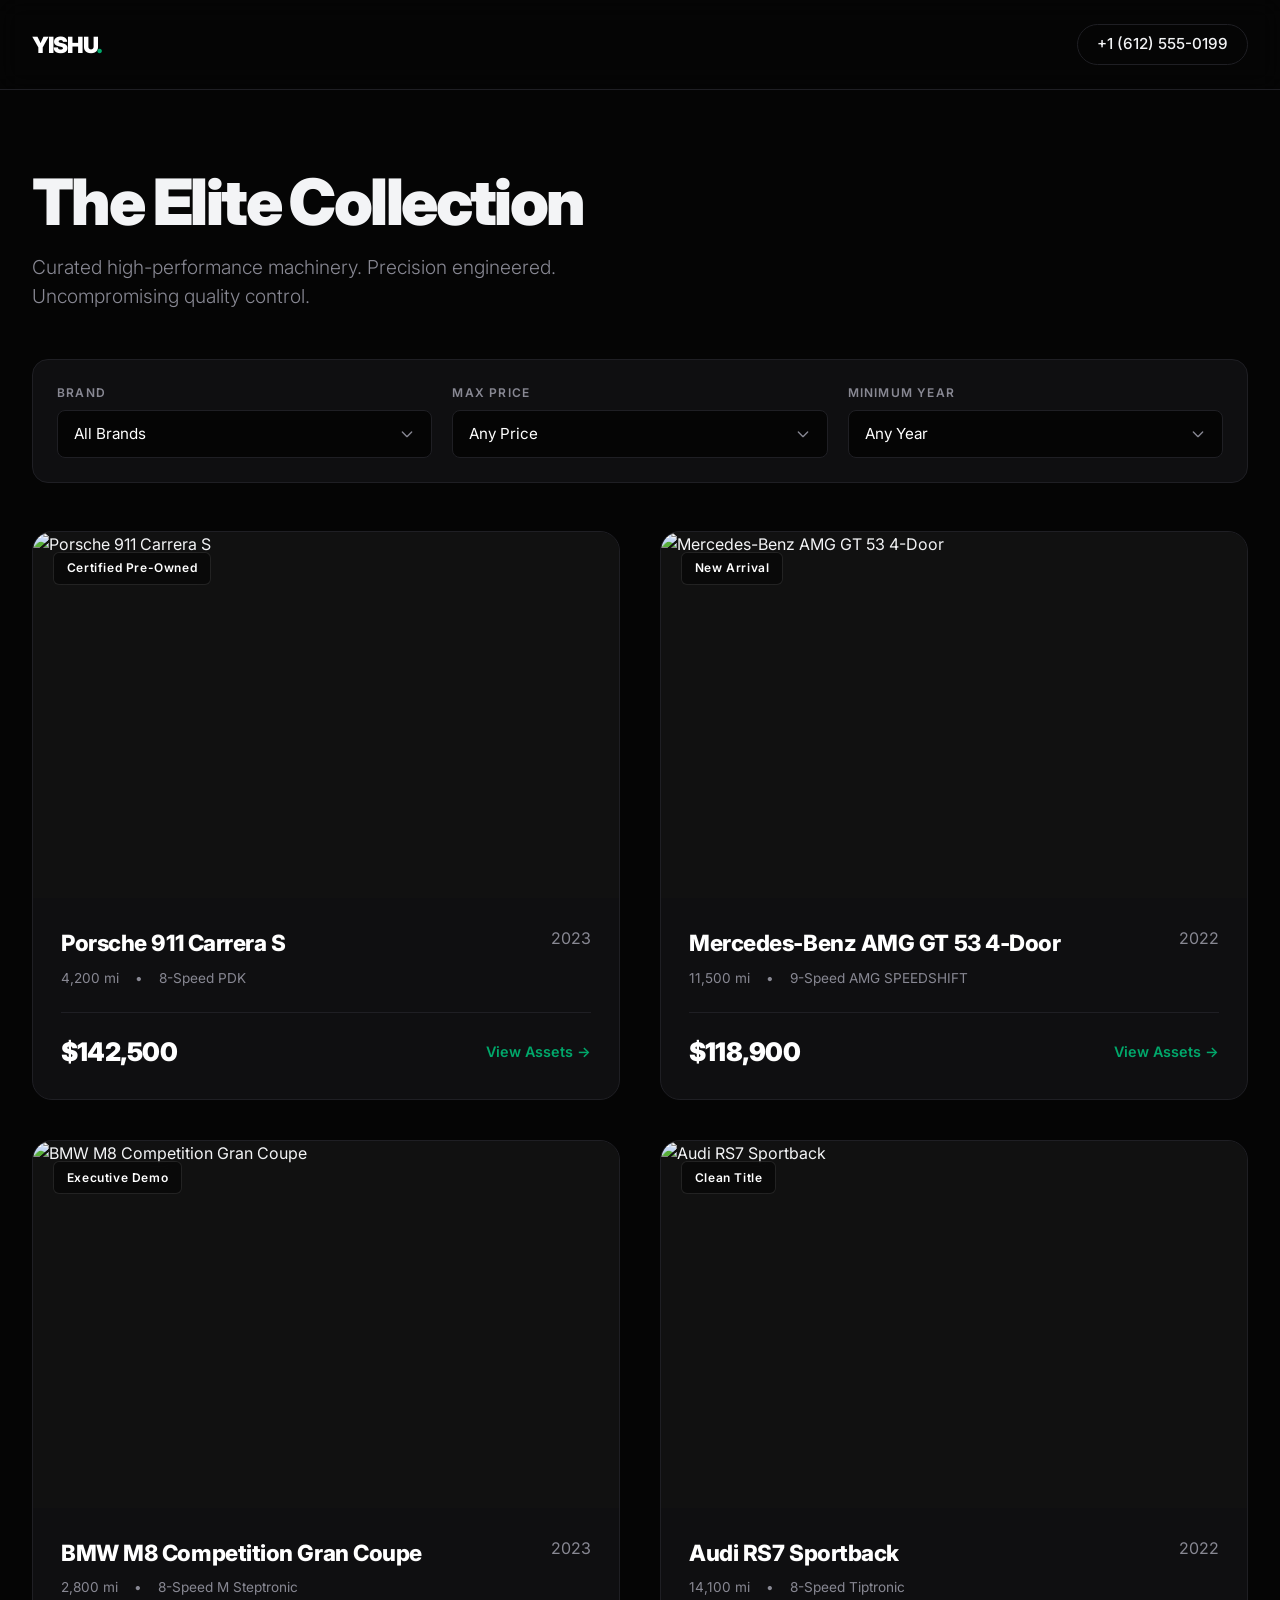
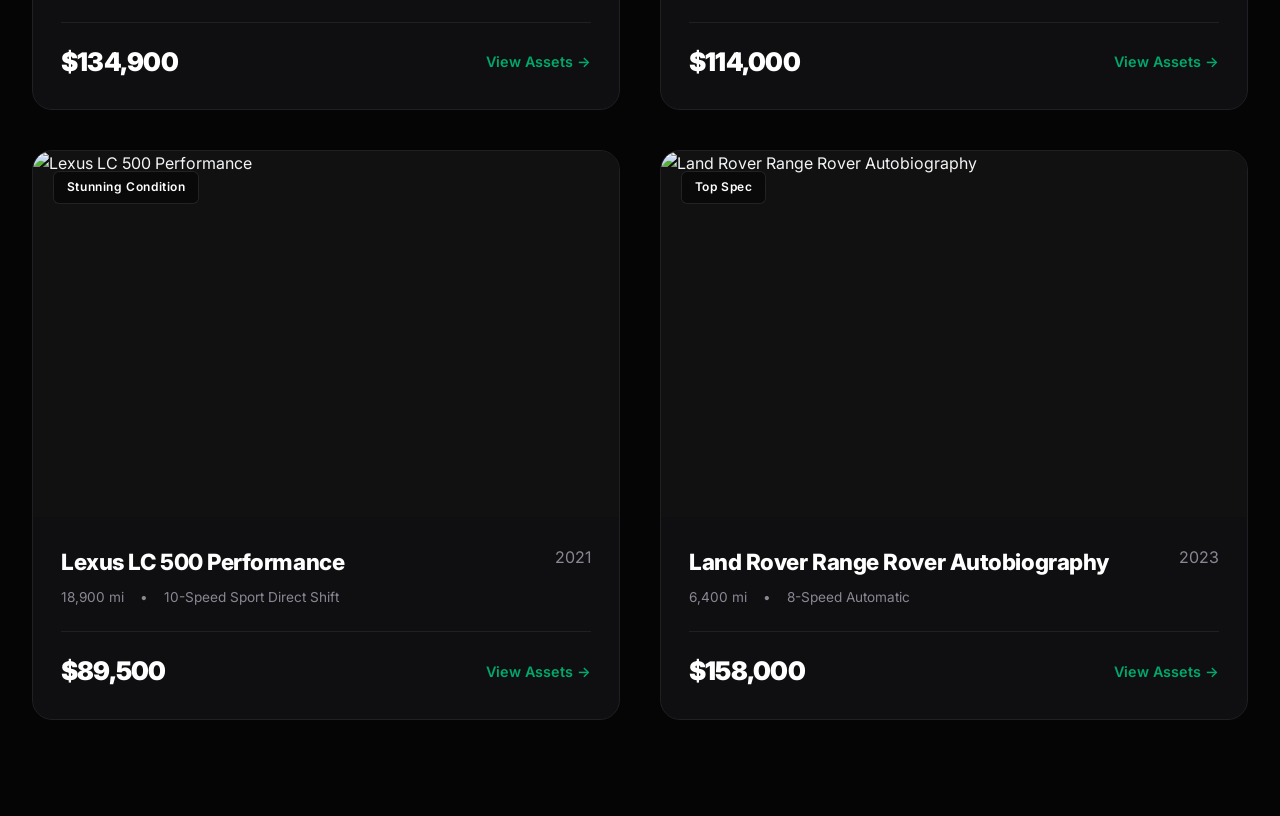
==== commit cd26563a: "Update index.html" ====
--- a/index.html
+++ b/index.html
@@ -1,344 +1,502 @@
 <!DOCTYPE html>
-<html lang="ru">
+<html lang="en">
 <head>
   <meta charset="UTF-8">
-  <meta name="viewport" content="width=device-width, initial-scale=1.0, viewport-fit=cover">
-  <title>DriveHub | Premium Used Cars</title>
-  <link href="https://fonts.googleapis.com/css2?family=Plus+Jakarta+Sans:wght@400;500;600;700;800&display=swap" rel="stylesheet">
+  <meta name="viewport" content="width=device-width, initial-scale=1.0">
+  <title>YISHU LUXURY | Premium Automotive Inventory</title>
+  <meta name="description" content="Exclusive collection of pre-owned luxury and performance vehicles. Exceptional condition, certified history, instant booking.">
+  <link rel="canonical" href="https://yishu.business/">
+  
+  <link rel="preconnect" href="https://fonts.googleapis.com">
+  <link rel="preconnect" href="https://fonts.gstatic.com" crossorigin>
+  <link href="https://fonts.googleapis.com/css2?family=Inter:wght@300;400;500;600;800;900&display=swap" rel="stylesheet">
+
   <style>
-    * {
-      margin: 0;
-      padding: 0;
-      box-sizing: border-box;
-    }
+    :root {
+      --bg: #050505;
+      --surface: #0f0f11;
+      --surface-hover: #16161a;
+      --border: #1f1f24;
+      --text: #f3f4f6;
+      --text-muted: #888893;
+      --accent: #00a86b;
+      --accent-glow: rgba(0, 168, 107, 0.15);
+      --font: 'Inter', sans-serif;
+    }
+
+    * { box-sizing: border-box; margin: 0; padding: 0; }
+
     body {
-      font-family: 'Plus Jakarta Sans', system-ui, -apple-system, sans-serif;
-      background: #ffffff;
-      color: #111;
-    }
-    .container {
-      max-width: 1280px;
-      margin: 0 auto;
-      padding: 0 32px;
-    }
-    /* Glassmorphic header */
-    .header {
+      background-color: var(--bg);
+      color: var(--text);
+      font-family: var(--font);
+      line-height: 1.5;
+      overflow-x: hidden;
+      -webkit-font-smoothing: antialiased;
+    }
+
+    /* PREMIUM HEADER */
+    header {
+      border-bottom: 1px solid var(--border);
       position: sticky;
       top: 0;
-      backdrop-filter: blur(20px);
-      background: rgba(255,255,255,0.92);
-      border-bottom: 1px solid rgba(0,0,0,0.05);
-      z-index: 50;
-    }
-    .nav {
+      background: rgba(5, 5, 5, 0.8);
+      backdrop-filter: blur(12px);
+      z-index: 100;
+    }
+    .nav-container {
+      max-width: 1400px;
+      margin: 0 auto;
+      padding: clamp(1rem, 2vw, 1.5rem) 2rem;
       display: flex;
       justify-content: space-between;
       align-items: center;
-      padding: 20px 0;
-      flex-wrap: wrap;
-      gap: 20px;
     }
     .logo {
-      font-size: 28px;
+      font-size: 1.4rem;
+      font-weight: 900;
+      letter-spacing: -0.05em;
+      text-transform: uppercase;
+      color: #fff;
+      text-decoration: none;
+    }
+    .logo span { color: var(--accent); }
+    .nav-phone {
+      color: var(--text);
+      text-decoration: none;
+      font-weight: 500;
+      font-size: 0.95rem;
+      border: 1px solid var(--border);
+      padding: 0.5rem 1.2rem;
+      border-radius: 100px;
+      transition: all 0.3s ease;
+    }
+    .nav-phone:hover {
+      border-color: var(--accent);
+      box-shadow: 0 0 15px var(--accent-glow);
+    }
+
+    /* HERO INTRO */
+    .hero {
+      max-width: 1400px;
+      margin: clamp(3rem, 6vw, 6rem) auto 2rem auto;
+      padding: 0 2rem;
+    }
+    .hero h1 {
+      font-size: clamp(2.5rem, 5vw, 4.5rem);
+      font-weight: 900;
+      letter-spacing: -0.04em;
+      line-height: 1.1;
+      margin-bottom: 1rem;
+    }
+    .hero p {
+      color: var(--text-muted);
+      font-size: clamp(1rem, 1.5vw, 1.25rem);
+      max-width: 600px;
+      font-weight: 300;
+    }
+
+    /* FILTERS BAR */
+    .filters-section {
+      max-width: 1400px;
+      margin: 3rem auto;
+      padding: 0 2rem;
+    }
+    .filters-wrapper {
+      background: var(--surface);
+      border: 1px solid var(--border);
+      border-radius: 16px;
+      padding: 1.5rem;
+      display: grid;
+      grid-template-columns: repeat(auto-fit, minmax(200px, 1fr));
+      gap: 1.25rem;
+    }
+    .filter-group {
+      display: flex;
+      flex-direction: column;
+      gap: 0.5rem;
+    }
+    .filter-group label {
+      font-size: 0.75rem;
+      text-transform: uppercase;
+      letter-spacing: 0.1em;
+      color: var(--text-muted);
+      font-weight: 600;
+    }
+    .filter-group select {
+      background: var(--bg);
+      border: 1px solid var(--border);
+      color: #fff;
+      padding: 0.85rem 1rem;
+      border-radius: 8px;
+      font-family: var(--font);
+      font-size: 0.95rem;
+      cursor: pointer;
+      outline: none;
+      appearance: none;
+      background-image: url("data:image/svg+xml,%3Csvg xmlns='http://www.w3.org/2000/svg' fill='none' viewBox='0 0 24 24' stroke='%23888893'%3E%3Cpath stroke-linecap='round' stroke-linejoin='round' stroke-width='2' d='M19 9l-7 7-7-7'/%3E%3C/svg%3E");
+      background-repeat: no-repeat;
+      background-position: right 1rem center;
+      background-size: 1rem;
+      transition: border-color 0.2s ease;
+    }
+    .filter-group select:focus {
+      border-color: var(--accent);
+    }
+
+    /* VEHICLE GRID (CLS COMPLIANT) */
+    .inventory-section {
+      max-width: 1400px;
+      margin: 0 auto 6rem auto;
+      padding: 0 2rem;
+    }
+    .grid {
+      display: grid;
+      grid-template-columns: repeat(auto-fill, minmax(380px, 1fr));
+      gap: 2.5rem;
+      min-height: 400px; /* Prevents CLS collapse when empty */
+    }
+
+    /* LUXURY VEHICLE CARD */
+    .card {
+      background: var(--surface);
+      border: 1px solid var(--border);
+      border-radius: 20px;
+      overflow: hidden;
+      text-decoration: none;
+      color: inherit;
+      display: flex;
+      flex-direction: column;
+      transition: transform 0.4s cubic-bezier(0.16, 1, 0.3, 1), border-color 0.4s ease;
+    }
+    .card:hover {
+      transform: translateY(-8px);
+      border-color: #33333c;
+    }
+    .image-box {
+      position: relative;
+      width: 100%;
+      aspect-ratio: 16/10;
+      background: #111;
+      overflow: hidden;
+    }
+    .image-box img {
+      width: 100%;
+      height: 100%;
+      object-fit: cover;
+      transition: transform 0.6s cubic-bezier(0.16, 1, 0.3, 1);
+    }
+    .card:hover .image-box img {
+      transform: scale(1.05);
+    }
+    .badge {
+      position: absolute;
+      top: 1.25rem;
+      left: 1.25rem;
+      background: rgba(5, 5, 5, 0.6);
+      backdrop-filter: blur(8px);
+      border: 1px solid rgba(255, 255, 255, 0.1);
+      color: #fff;
+      padding: 0.4rem 0.8rem;
+      font-size: 0.75rem;
+      font-weight: 600;
+      border-radius: 6px;
+      letter-spacing: 0.05em;
+    }
+    .card-body {
+      padding: 1.75rem;
+      display: flex;
+      flex-direction: column;
+      flex-grow: 1;
+    }
+    .card-header-meta {
+      display: flex;
+      justify-content: space-between;
+      align-items: flex-start;
+      margin-bottom: 0.5rem;
+    }
+    .card-title {
+      font-size: 1.4rem;
       font-weight: 800;
-      background: linear-gradient(135deg, #000, #333);
-      -webkit-background-clip: text;
-      background-clip: text;
-      color: transparent;
-      letter-spacing: -0.5px;
-    }
-    .nav-links {
-      display: flex;
-      gap: 32px;
+      letter-spacing: -0.02em;
+      color: #fff;
+    }
+    .card-year {
+      font-size: 1rem;
+      color: var(--text-muted);
+      font-weight: 400;
+    }
+    .card-specs {
+      display: flex;
+      gap: 1rem;
+      font-size: 0.85rem;
+      color: var(--text-muted);
+      margin-bottom: 1.5rem;
+    }
+    .card-footer-meta {
+      display: flex;
+      justify-content: space-between;
       align-items: center;
-    }
-    .nav-links a {
-      text-decoration: none;
-      color: #1a1a1a;
+      margin-top: auto;
+      padding-top: 1.25rem;
+      border-top: 1px solid var(--border);
+    }
+    .price-box {
+      font-size: 1.6rem;
+      font-weight: 900;
+      color: #fff;
+      letter-spacing: -0.03em;
+    }
+    .action-link {
+      font-size: 0.9rem;
       font-weight: 600;
-    }
-    .btn-outline {
-      border: 1.5px solid #111;
-      padding: 10px 24px;
-      border-radius: 40px;
-      transition: all 0.2s;
-    }
-    .btn-outline:hover {
-      background: #111;
-      color: white;
-    }
-    /* Hero section */
-    .hero {
-      padding: 80px 0 60px;
-      background: linear-gradient(145deg, #faf9f6 0%, #ffffff 100%);
-    }
-    .hero h1 {
-      font-size: clamp(44px, 7vw, 72px);
-      font-weight: 800;
-      line-height: 1.1;
-      letter-spacing: -0.02em;
-      margin-bottom: 24px;
-    }
-    .hero p {
-      font-size: 18px;
-      color: #444;
-      max-width: 600px;
-    }
-    /* Filters — как у топ-дилеров */
-    .filters-card {
-      background: white;
-      border-radius: 28px;
-      box-shadow: 0 20px 35px -12px rgba(0,0,0,0.08);
-      padding: 32px;
-      margin: -40px 0 48px;
-      position: relative;
-      z-index: 10;
-      backdrop-filter: blur(8px);
-      border: 1px solid rgba(0,0,0,0.05);
-    }
-    .filters-grid {
-      display: flex;
-      flex-wrap: wrap;
-      gap: 20px;
-      align-items: flex-end;
-    }
-    .filter-field {
-      flex: 1;
-      min-width: 160px;
-    }
-    .filter-field label {
-      display: block;
-      font-size: 13px;
-      font-weight: 700;
-      text-transform: uppercase;
-      letter-spacing: 0.5px;
-      margin-bottom: 8px;
-      color: #666;
-    }
-    .filter-field select, .filter-field input {
-      width: 100%;
-      padding: 14px 16px;
-      border-radius: 20px;
-      border: 1px solid #eaeaea;
-      background: #fefefe;
-      font-family: inherit;
-      font-weight: 500;
-      transition: all 0.2s;
-    }
-    .filter-field select:focus, .filter-field input:focus {
-      outline: none;
-      border-color: #000;
-    }
-    .search-btn {
-      background: #000;
-      color: white;
-      border: none;
-      padding: 14px 32px;
-      border-radius: 40px;
-      font-weight: 700;
-      cursor: pointer;
-      transition: 0.2s;
-    }
-    .search-btn:hover {
-      background: #2c2c2c;
-      transform: scale(0.97);
-    }
-    /* Car grid — минималистично и дорого */
-    .cars-header {
-      display: flex;
-      justify-content: space-between;
-      align-items: baseline;
-      margin-bottom: 32px;
-      flex-wrap: wrap;
-    }
-    .cars-grid {
-      display: grid;
-      grid-template-columns: repeat(auto-fill, minmax(300px, 1fr));
-      gap: 32px;
-      margin-bottom: 80px;
-    }
-    .car-card {
-      border-radius: 28px;
-      overflow: hidden;
-      transition: all 0.35s cubic-bezier(0.2, 0, 0, 1);
-      background: white;
-      cursor: pointer;
-    }
-    .car-card:hover {
-      transform: translateY(-8px);
-      box-shadow: 0 25px 40px -12px rgba(0,0,0,0.15);
-    }
-    .car-img {
-      width: 100%;
-      aspect-ratio: 4/3;
-      object-fit: cover;
-      transition: transform 0.5s;
-    }
-    .car-card:hover .car-img {
-      transform: scale(1.02);
-    }
-    .car-info {
-      padding: 20px 20px 24px;
-    }
-    .car-title {
-      font-size: 20px;
-      font-weight: 800;
-    }
-    .car-details {
-      display: flex;
-      gap: 12px;
-      margin: 12px 0;
-      color: #5a5a5a;
-      font-size: 14px;
-    }
-    .price-tag {
-      font-size: 26px;
-      font-weight: 800;
-      color: #007A5E;
-      margin: 12px 0;
-    }
-    .view-link {
-      font-weight: 700;
-      color: #000;
-      text-decoration: none;
-      display: inline-flex;
+      color: var(--accent);
+      display: flex;
       align-items: center;
-      gap: 8px;
-    }
-    .footer {
-      background: #f7f7f5;
-      padding: 48px 0;
+      gap: 0.25rem;
+    }
+
+    /* EMPTY STATES */
+    .no-results {
+      grid-column: 1 / -1;
       text-align: center;
-      margin-top: 40px;
-      color: #3a3a3a;
-    }
+      padding: 5rem 2rem;
+      color: var(--text-muted);
+      font-size: 1.2rem;
+      font-weight: 300;
+    }
+
+    /* MOBILE-FIRST FLOATING CALL (STICKY BOTTOM CONTAINER) */
     @media (max-width: 768px) {
-      .container { padding: 0 20px; }
-      .filters-card { padding: 24px; margin-top: -20px; }
-      .cars-grid { gap: 20px; }
+      .grid { grid-template-columns: 1fr; gap: 1.5rem; }
+      .filters-wrapper { grid-template-columns: 1fr; }
+      .nav-phone { display: none; }
+      
+      .mobile-sticky-bar {
+        position: fixed;
+        bottom: 0;
+        left: 0;
+        right: 0;
+        background: rgba(5, 5, 5, 0.85);
+        backdrop-filter: blur(16px);
+        border-top: 1px solid var(--border);
+        padding: 1rem 1.5rem;
+        z-index: 999;
+        display: block;
+      }
+      .mobile-call-btn {
+        background: var(--accent);
+        color: #fff;
+        text-decoration: none;
+        display: flex;
+        justify-content: center;
+        align-items: center;
+        width: 100%;
+        padding: 1rem;
+        border-radius: 12px;
+        font-weight: 700;
+        font-size: 1rem;
+        box-shadow: 0 4px 20px rgba(0, 168, 107, 0.3);
+      }
+      .inventory-section { margin-bottom: 8rem; }
+    }
+
+    @media (min-width: 769px) {
+      .mobile-sticky-bar { display: none; }
     }
   </style>
 </head>
 <body>
-  <div class="header">
-    <div class="container">
-      <div class="nav">
-        <div class="logo">DRIVEHUB</div>
-        <div class="nav-links">
-          <a href="#">Inventory</a>
-          <a href="#">Finance</a>
-          <a href="#" class="btn-outline">+1 (612) 888-2025</a>
-        </div>
+
+  <header>
+    <div class="nav-container">
+      <a href="index.html" class="logo">YISHU<span>.</span></a>
+      <a href="tel:+16125550199" class="nav-phone">+1 (612) 555-0199</a>
+    </div>
+  </header>
+
+  <section class="hero">
+    <h1>The Elite Collection</h1>
+    <p>Curated high-performance machinery. Precision engineered. Uncompromising quality control.</p>
+  </section>
+
+  <section class="filters-section">
+    <div class="filters-wrapper">
+      <div class="filter-group">
+        <label for="brandFilter">Brand</label>
+        <select id="brandFilter">
+          <option value="all">All Brands</option>
+          <option value="Porsche">Porsche</option>
+          <option value="Mercedes-Benz">Mercedes-Benz</option>
+          <option value="BMW">BMW</option>
+          <option value="Audi">Audi</option>
+          <option value="Lexus">Lexus</option>
+          <option value="Land Rover">Range Rover</option>
+        </select>
+      </div>
+      <div class="filter-group">
+        <label for="priceFilter">Max Price</label>
+        <select id="priceFilter">
+          <option value="all">Any Price</option>
+          <option value="90000">$90,000</option>
+          <option value="120000">$120,000</option>
+          <option value="160000">$160,000</option>
+        </select>
+      </div>
+      <div class="filter-group">
+        <label for="yearFilter">Minimum Year</label>
+        <select id="yearFilter">
+          <option value="all">Any Year</option>
+          <option value="2021">2021+</option>
+          <option value="2022">2022+</option>
+          <option value="2023">2023+</option>
+        </select>
       </div>
     </div>
+  </section>
+
+  <section class="inventory-section">
+    <div id="inventoryGrid" class="grid">
+      </div>
+  </section>
+
+  <div class="mobile-sticky-bar">
+    <a href="tel:+16125550199" class="mobile-call-btn">Call Specialist</a>
   </div>
 
-  <div class="hero">
-    <div class="container">
-      <h1>Правильные машины.<br>Без компромиссов.</h1>
-      <p>Премиальный автопортал в Миннесоте. Каждая машина — с прозрачной историей и гарантией.</p>
-    </div>
-  </div>
-
-  <div class="container">
-    <div class="filters-card">
-      <div class="filters-grid">
-        <div class="filter-field">
-          <label>МАРКА</label>
-          <select id="brandSelect">
-            <option value="">Все марки</option>
-            <option>BMW</option><option>Mercedes-Benz</option><option>Audi</option>
-            <option>Porsche</option><option>Lexus</option>
-          </select>
-        </div>
-        <div class="filter-field">
-          <label>ЦЕНА ДО</label>
-          <input type="number" id="priceMax" placeholder="$">
-        </div>
-        <div class="filter-field">
-          <label>ГОД</label>
-          <select id="yearSelect"><option value="">Любой</option></select>
-        </div>
-        <button class="search-btn" id="applyFilters">Найти авто →</button>
-      </div>
-    </div>
-
-    <div class="cars-header">
-      <h2 style="font-weight:700">📸 Доступные автомобили</h2>
-      <span id="resultCount" style="color:#666">4 авто</span>
-    </div>
-    <div id="carsGrid" class="cars-grid"></div>
-  </div>
-
-  <div class="footer">
-    <div class="container">
-      <p>© 2025 DriveHub — Premium Pre-Owned | Лизинг от 0.9% | Обмен авто</p>
-    </div>
-  </div>
-
   <script>
-    // АВТОМОБИЛИ — РЕАЛЬНЫЙ ПРЕМИУМ СПИСОК
-    const CARS = [
-      { id: "bmw-x5-24", brand: "BMW", model: "X5", year: 2024, price: 56900, mileage: 8200, fuel: "Premium", transmission: "Auto", color: "Brooklyn Grey", image: "https://images.unsplash.com/photo-1607853202273-1b494d8c6e5b?w=600", vin: "5UX43DP09R9L1234" },
-      { id: "mercedes-gle", brand: "Mercedes-Benz", model: "GLE 450", year: 2023, price: 62900, mileage: 12400, fuel: "Premium", transmission: "Auto", color: "Obsidian Black", image: "https://images.unsplash.com/photo-1617814076367-b759c7d9e738?w=600", vin: "4JGFB4KB0PA98765" },
-      { id: "audi-q8", brand: "Audi", model: "Q8 Prestige", year: 2024, price: 72900, mileage: 3800, fuel: "Premium", transmission: "Auto", color: "Daytona Gray", image: "https://images.unsplash.com/photo-1606661282733-6c9bc9b2c3c7?w=600", vin: "WA1BVBF12RD89123" },
-      { id: "porsche-cayenne", brand: "Porsche", model: "Cayenne S", year: 2023, price: 83900, mileage: 9400, fuel: "Premium", transmission: "Auto", color: "Carmine Red", image: "https://images.unsplash.com/photo-1614200187524-dc4b892acf16?w=600", vin: "WP1AB2AY7PDA45678" },
-      { id: "lexus-rx", brand: "Lexus", model: "RX 350", year: 2025, price: 54900, mileage: 3200, fuel: "Hybrid", transmission: "Auto", color: "Eminent White", image: "https://images.unsplash.com/photo-1618842676088-c4d48a6a7c9d?w=600", vin: "2T2HZMDA6PC123456" }
+    const VEHICLE_DATASETS = [
+      {
+        id: "porsche-911",
+        brand: "Porsche",
+        model: "911 Carrera S",
+        year: 2023,
+        price: 142500,
+        mileage: "4,200 mi",
+        engine: "3.0L Twin-Turbo H6",
+        transmission: "8-Speed PDK",
+        img: "https://images.unsplash.com/photo-1614162692292-7ac56d7f7f1e?auto=format&fit=crop&w=800&q=80",
+        badge: "Certified Pre-Owned"
+      },
+      {
+        id: "amg-gt",
+        brand: "Mercedes-Benz",
+        model: "AMG GT 53 4-Door",
+        year: 2022,
+        price: 118900,
+        mileage: "11,500 mi",
+        engine: "3.0L Inline-6 Turbo",
+        transmission: "9-Speed AMG SPEEDSHIFT",
+        img: "https://images.unsplash.com/photo-1617531653332-bd46c24f2068?auto=format&fit=crop&w=800&q=80",
+        badge: "New Arrival"
+      },
+      {
+        id: "bmw-m8",
+        brand: "BMW",
+        model: "M8 Competition Gran Coupe",
+        year: 2023,
+        price: 134900,
+        mileage: "2,800 mi",
+        engine: "4.4L Twin-Turbo V8",
+        transmission: "8-Speed M Steptronic",
+        img: "https://images.unsplash.com/photo-1555215695-3004980ad54e?auto=format&fit=crop&w=800&q=80",
+        badge: "Executive Demo"
+      },
+      {
+        id: "audi-rs7",
+        brand: "Audi",
+        model: "RS7 Sportback",
+        year: 2022,
+        price: 114000,
+        mileage: "14,100 mi",
+        engine: "4.0L Twin-Turbo V8",
+        transmission: "8-Speed Tiptronic",
+        img: "https://images.unsplash.com/photo-1606016159991-dfe4f2746ad5?auto=format&fit=crop&w=800&q=80",
+        badge: "Clean Title"
+      },
+      {
+        id: "lexus-lc",
+        brand: "Lexus",
+        model: "LC 500 Performance",
+        year: 2021,
+        price: 89500,
+        mileage: "18,900 mi",
+        engine: "5.0L Naturally Aspirated V8",
+        transmission: "10-Speed Sport Direct Shift",
+        img: "https://images.unsplash.com/photo-1616422285623-13ff0162193c?auto=format&fit=crop&w=800&q=80",
+        badge: "Stunning Condition"
+      },
+      {
+        id: "range-rover",
+        brand: "Land Rover",
+        model: "Range Rover Autobiography",
+        year: 2023,
+        price: 158000,
+        mileage: "6,400 mi",
+        engine: "4.4L Twin-Turbo V8",
+        transmission: "8-Speed Automatic",
+        img: "https://images.unsplash.com/photo-1609521263047-f8f205293f24?auto=format&fit=crop&w=800&q=80",
+        badge: "Top Spec"
+      }
     ];
 
-    function generateYears() {
-      const select = document.getElementById('yearSelect');
-      const currentYear = new Date().getFullYear();
-      for (let y = currentYear; y >= 2018; y--) {
-        const option = document.createElement('option');
-        option.value = y;
-        option.textContent = y;
-        select.appendChild(option);
-      }
-    }
-    generateYears();
-
-    function renderCars(cars) {
-      const grid = document.getElementById('carsGrid');
-      const countSpan = document.getElementById('resultCount');
-      if (!cars.length) {
-        grid.innerHTML = `<div style="grid-column:1/-1; text-align:center; padding:60px;">🚫 Нет машин по таким фильтрам</div>`;
-        countSpan.innerText = '0 авто';
+    const grid = document.getElementById('inventoryGrid');
+    const brandFilter = document.getElementById('brandFilter');
+    const priceFilter = document.getElementById('priceFilter');
+    const yearFilter = document.getElementById('yearFilter');
+
+    function renderInventory() {
+      const selectedBrand = brandFilter.value;
+      const selectedPrice = priceFilter.value;
+      const selectedYear = yearFilter.value;
+
+      const filtered = VEHICLE_DATASETS.filter(car => {
+        if (selectedBrand !== 'all' && car.brand !== selectedBrand) return false;
+        if (selectedPrice !== 'all' && car.price > parseInt(selectedPrice)) return false;
+        if (selectedYear !== 'all' && car.year < parseInt(selectedYear)) return false;
+        return true;
+      });
+
+      if (filtered.length === 0) {
+        grid.innerHTML = `<div class="no-results">No elite machinery matches your specific criteria. Try adjusting the parameters.</div>`;
         return;
       }
-      countSpan.innerText = cars.length + ' авто';
-      grid.innerHTML = cars.map(car => `
-        <div class="car-card" onclick="location.href='/car.html?id=${car.id}'">
-          <img class="car-img" src="${car.image}" alt="${car.brand} ${car.model}" loading="lazy">
-          <div class="car-info">
-            <div class="car-title">${car.brand} ${car.model} ${car.year}</div>
-            <div class="car-details">
-              <span>📅 ${car.year}</span>
-              <span>⚡ ${car.mileage.toLocaleString()} mi</span>
-              <span>⛽ ${car.fuel}</span>
+
+      grid.innerHTML = filtered.map(car => `
+        <a href="car.html?id=${car.id}" class="card">
+          <div class="image-box">
+            <span class="badge">${car.badge}</span>
+            <picture>
+              <source srcset="${car.img}" type="image/jpeg">
+              <img src="${car.img}" alt="${car.brand} ${car.model}" loading="lazy" width="400" height="250">
+            </picture>
+          </div>
+          <div class="card-body">
+            <div class="card-header-meta">
+              <h2 class="card-title">${car.brand} ${car.model}</h2>
+              <span class="card-year">${car.year}</span>
             </div>
-            <div class="price-tag">$${car.price.toLocaleString()}</div>
-            <span class="view-link">Подробнее →</span>
+            <div class="card-specs">
+              <span>${car.mileage}</span>
+              <span>•</span>
+              <span>${car.transmission}</span>
+            </div>
+            <div class="card-footer-meta">
+              <div class="price-box">$${car.price.toLocaleString()}</div>
+              <div class="action-link">View Assets &rarr;</div>
+            </div>
           </div>
-        </div>
+        </a>
       `).join('');
     }
 
-    function filterCars() {
-      const brand = document.getElementById('brandSelect').value;
-      const maxPrice = parseInt(document.getElementById('priceMax').value) || Infinity;
-      const year = document.getElementById('yearSelect').value;
-      const filtered = CARS.filter(car => {
-        if (brand && car.brand !== brand) return false;
-        if (car.price > maxPrice) return false;
-        if (year && car.year !== parseInt(year)) return false;
-        return true;
-      });
-      renderCars(filtered);
-    }
-
-    document.getElementById('applyFilters').addEventListener('click', filterCars);
-    renderCars(CARS);
+    // INSTANT REACTIVE EVENT LISTENERS
+    brandFilter.addEventListener('change', renderInventory);
+    priceFilter.addEventListener('change', renderInventory);
+    yearFilter.addEventListener('change', renderInventory);
+
+    // FIRST PAINT EXECUTION
+    renderInventory();
   </script>
 </body>
 </html>
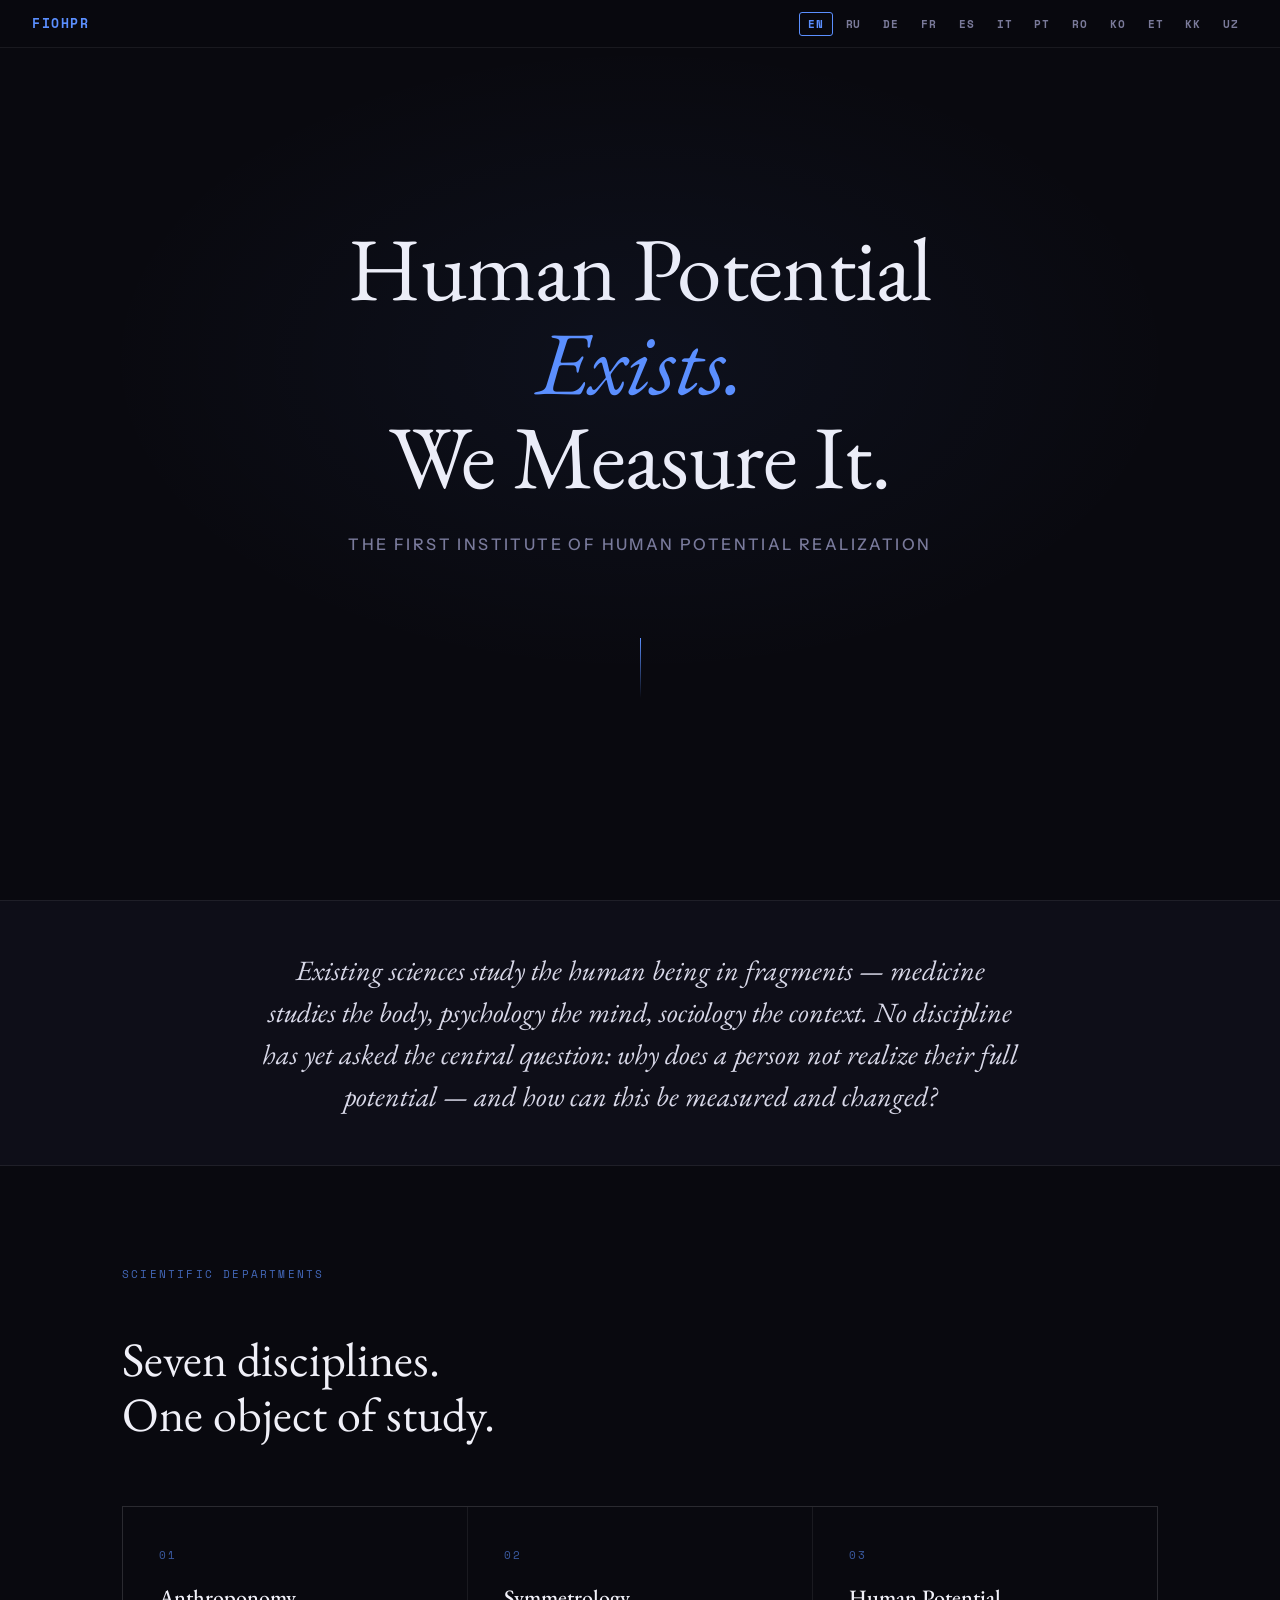
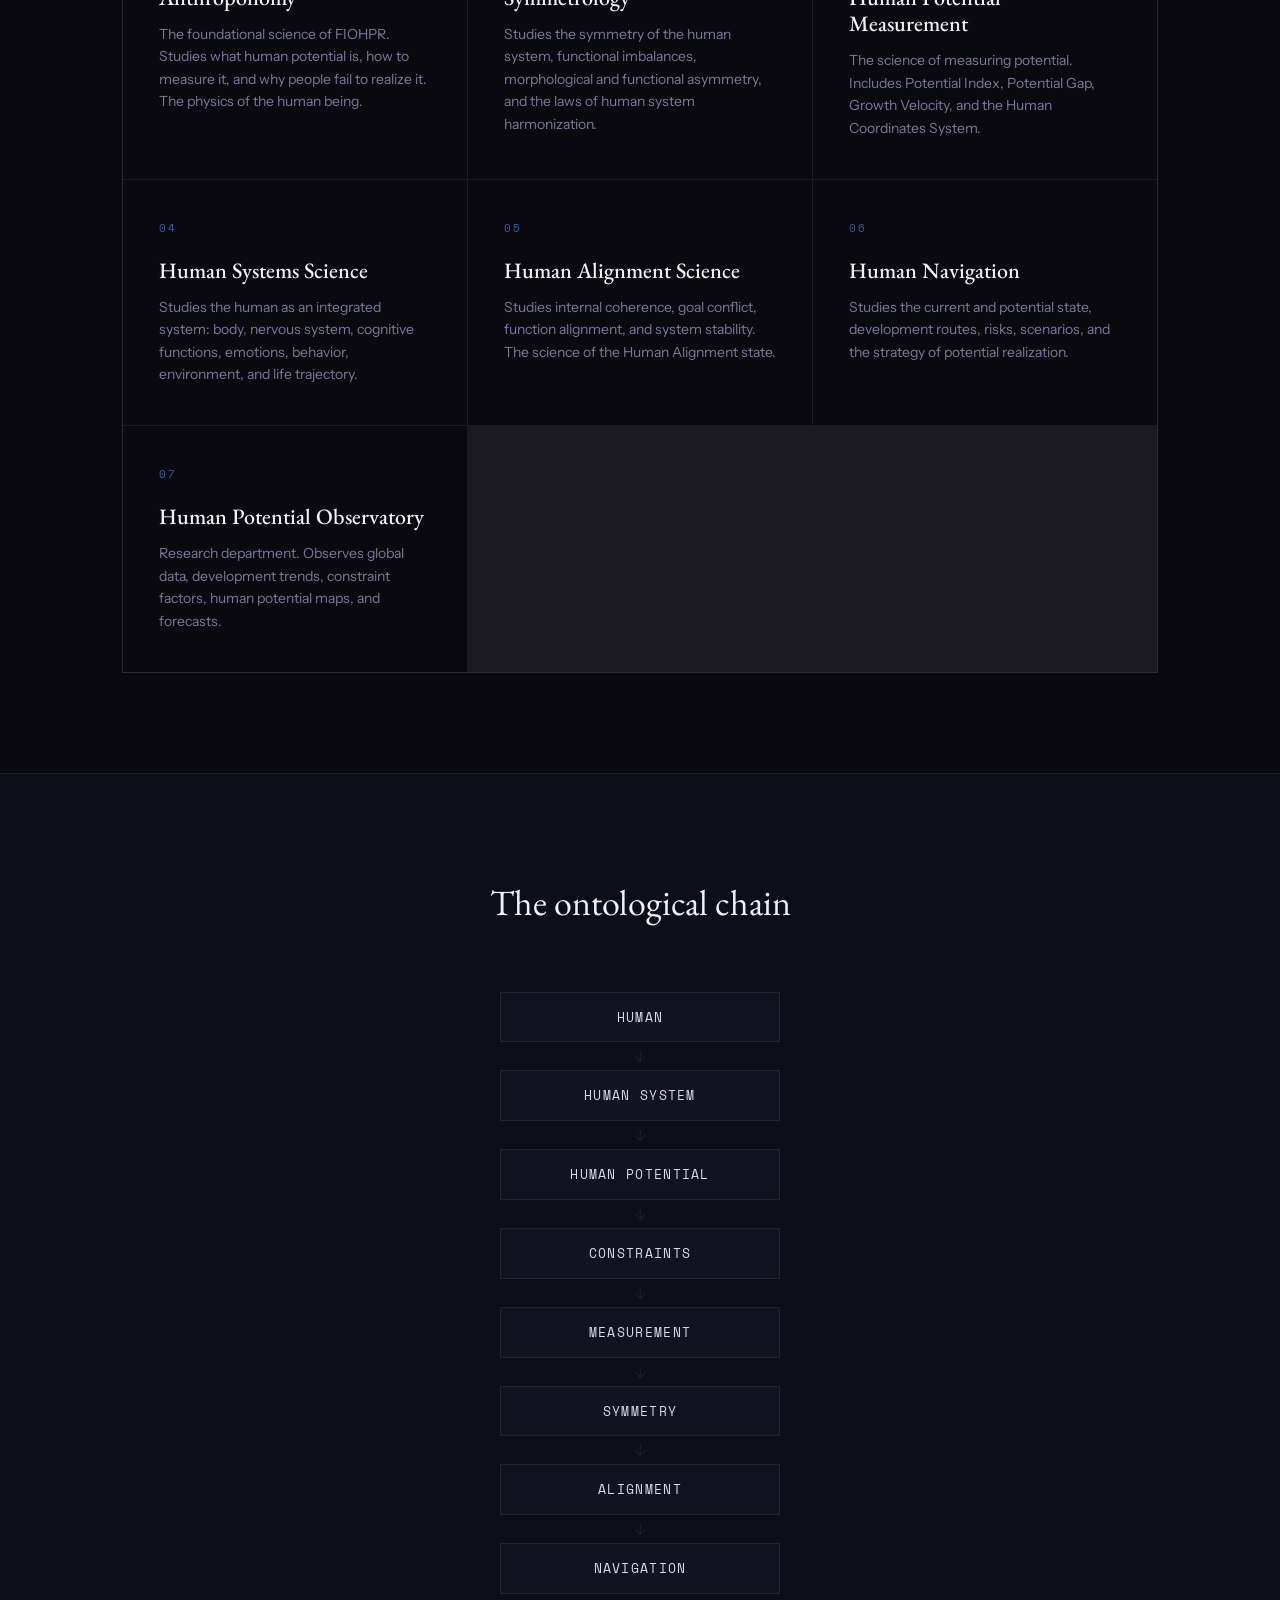
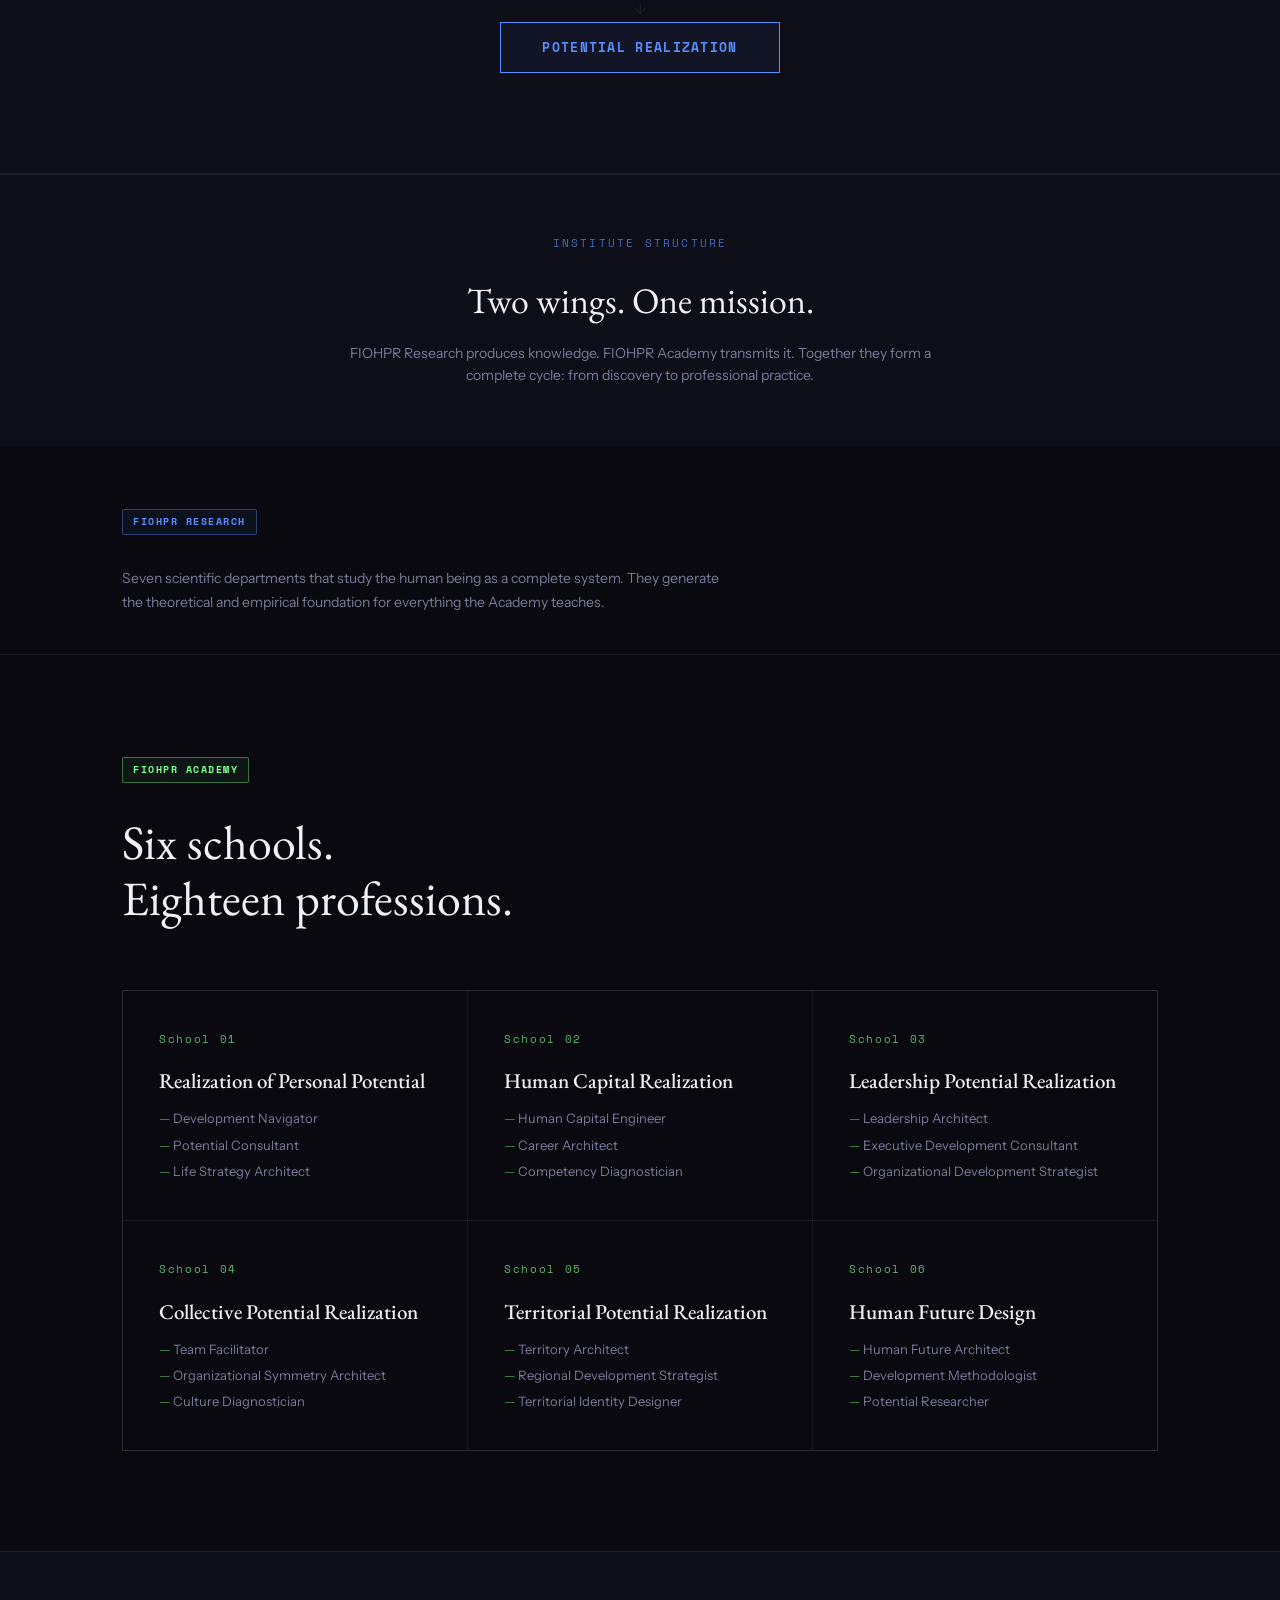
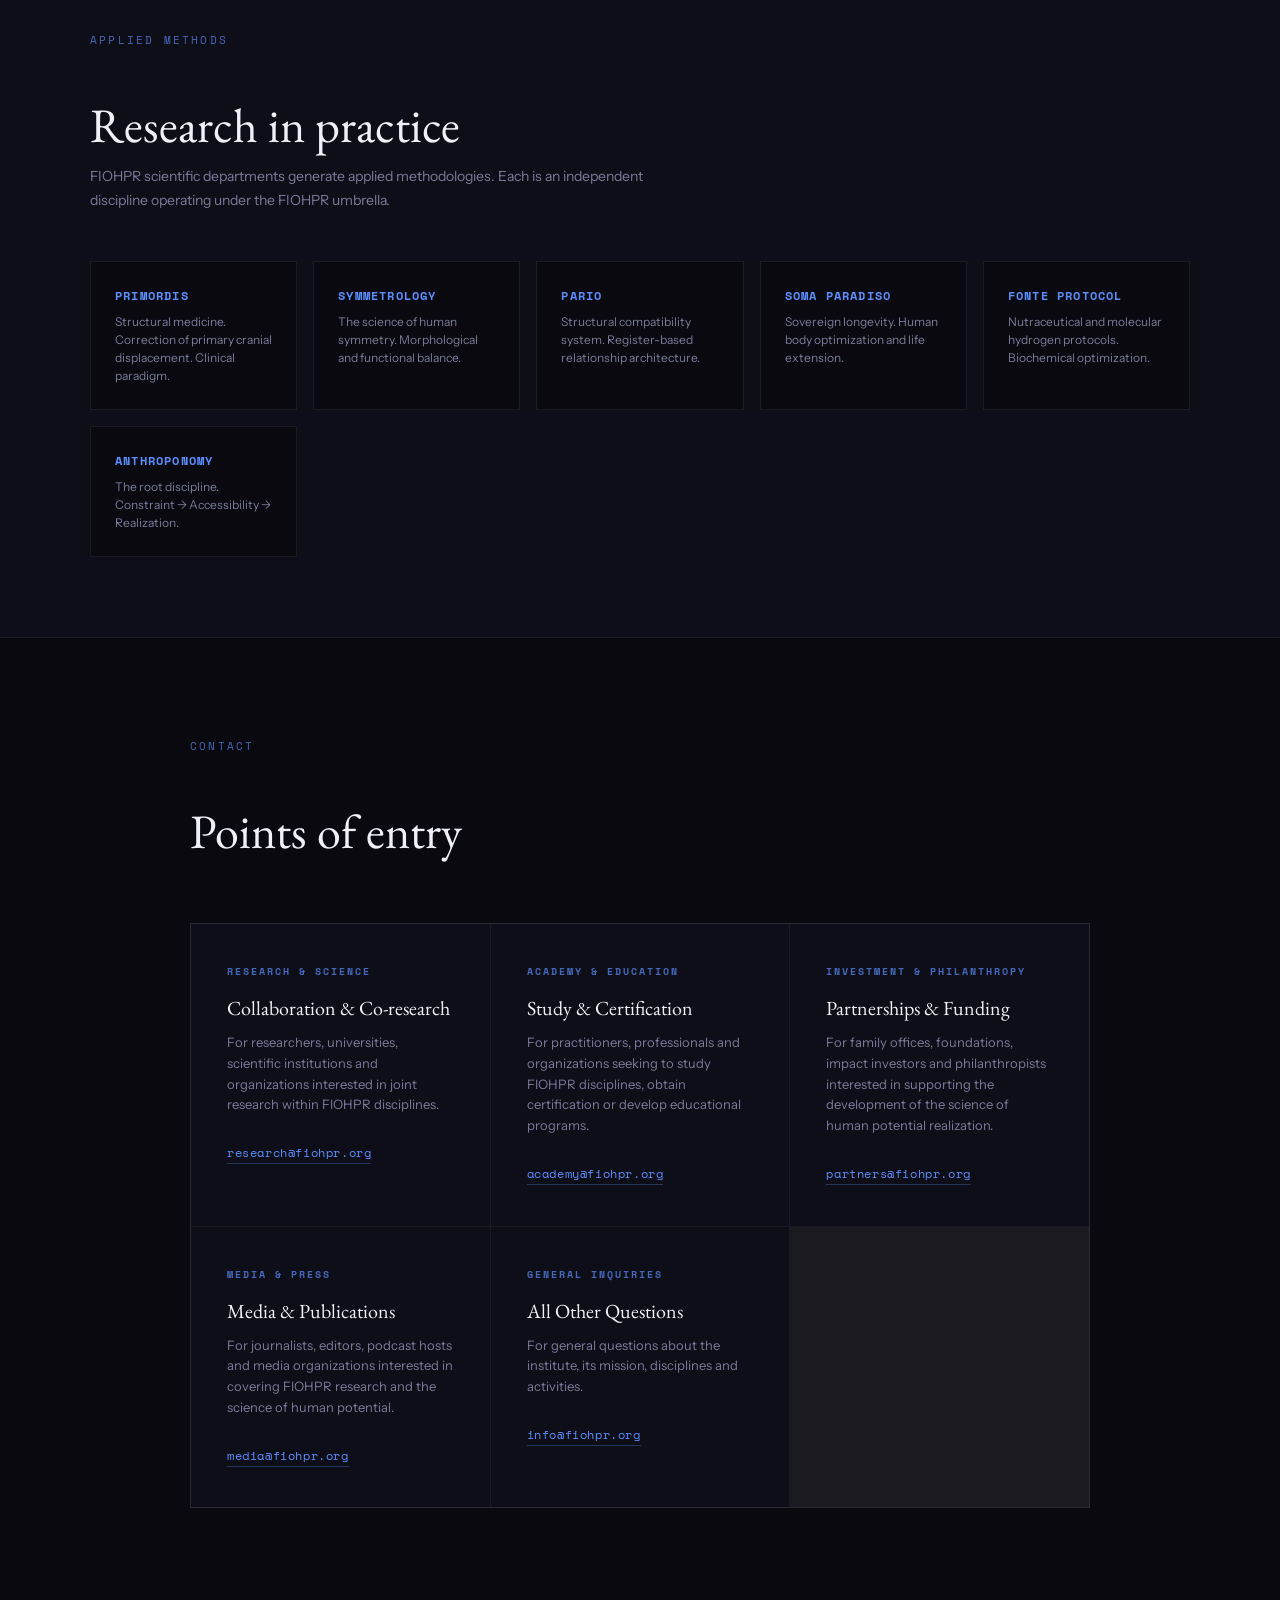
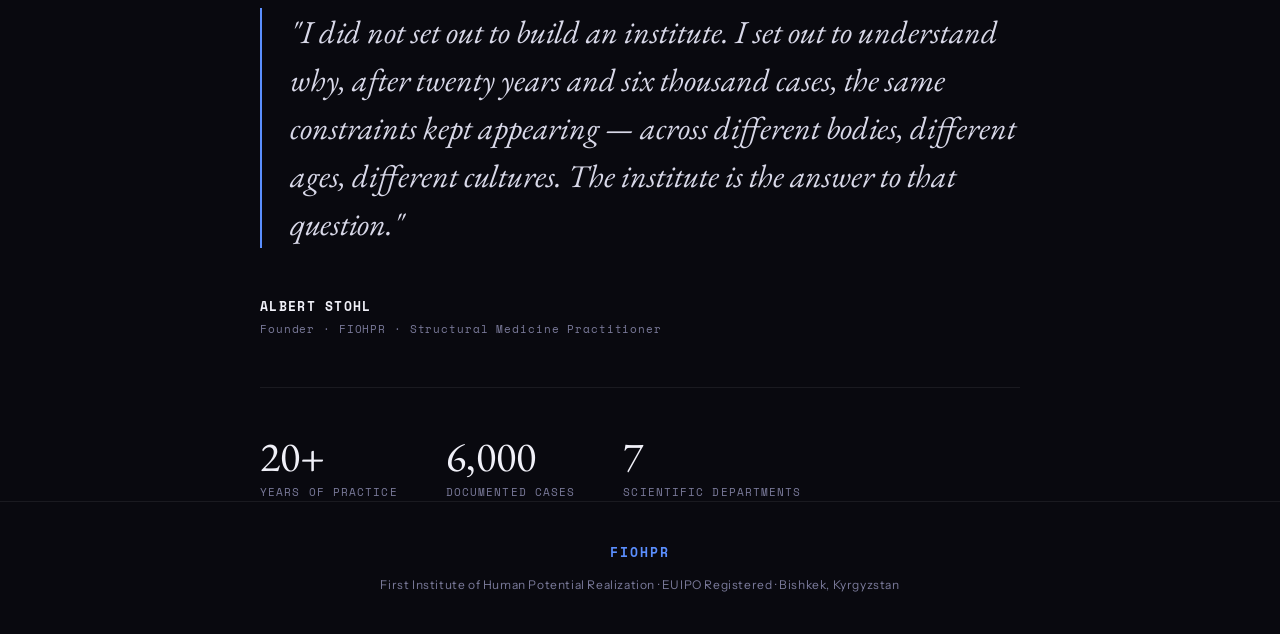
==== commit a68ff5c8: "Add files via upload" ====
--- a/index.html
+++ b/index.html
@@ -1,502 +1,411 @@
 <!DOCTYPE html>
 <html lang="en">
 <head>
-  <meta charset="UTF-8">
-  <meta name="viewport" content="width=device-width, initial-scale=1.0">
-  <title>YISHU LUXURY | Premium Automotive Inventory</title>
-  <meta name="description" content="Exclusive collection of pre-owned luxury and performance vehicles. Exceptional condition, certified history, instant booking.">
-  <link rel="canonical" href="https://yishu.business/">
-  
-  <link rel="preconnect" href="https://fonts.googleapis.com">
-  <link rel="preconnect" href="https://fonts.gstatic.com" crossorigin>
-  <link href="https://fonts.googleapis.com/css2?family=Inter:wght@300;400;500;600;800;900&display=swap" rel="stylesheet">
-
-  <style>
-    :root {
-      --bg: #050505;
-      --surface: #0f0f11;
-      --surface-hover: #16161a;
-      --border: #1f1f24;
-      --text: #f3f4f6;
-      --text-muted: #888893;
-      --accent: #00a86b;
-      --accent-glow: rgba(0, 168, 107, 0.15);
-      --font: 'Inter', sans-serif;
-    }
-
-    * { box-sizing: border-box; margin: 0; padding: 0; }
-
-    body {
-      background-color: var(--bg);
-      color: var(--text);
-      font-family: var(--font);
-      line-height: 1.5;
-      overflow-x: hidden;
-      -webkit-font-smoothing: antialiased;
-    }
-
-    /* PREMIUM HEADER */
-    header {
-      border-bottom: 1px solid var(--border);
-      position: sticky;
-      top: 0;
-      background: rgba(5, 5, 5, 0.8);
-      backdrop-filter: blur(12px);
-      z-index: 100;
-    }
-    .nav-container {
-      max-width: 1400px;
-      margin: 0 auto;
-      padding: clamp(1rem, 2vw, 1.5rem) 2rem;
-      display: flex;
-      justify-content: space-between;
-      align-items: center;
-    }
-    .logo {
-      font-size: 1.4rem;
-      font-weight: 900;
-      letter-spacing: -0.05em;
-      text-transform: uppercase;
-      color: #fff;
-      text-decoration: none;
-    }
-    .logo span { color: var(--accent); }
-    .nav-phone {
-      color: var(--text);
-      text-decoration: none;
-      font-weight: 500;
-      font-size: 0.95rem;
-      border: 1px solid var(--border);
-      padding: 0.5rem 1.2rem;
-      border-radius: 100px;
-      transition: all 0.3s ease;
-    }
-    .nav-phone:hover {
-      border-color: var(--accent);
-      box-shadow: 0 0 15px var(--accent-glow);
-    }
-
-    /* HERO INTRO */
-    .hero {
-      max-width: 1400px;
-      margin: clamp(3rem, 6vw, 6rem) auto 2rem auto;
-      padding: 0 2rem;
-    }
-    .hero h1 {
-      font-size: clamp(2.5rem, 5vw, 4.5rem);
-      font-weight: 900;
-      letter-spacing: -0.04em;
-      line-height: 1.1;
-      margin-bottom: 1rem;
-    }
-    .hero p {
-      color: var(--text-muted);
-      font-size: clamp(1rem, 1.5vw, 1.25rem);
-      max-width: 600px;
-      font-weight: 300;
-    }
-
-    /* FILTERS BAR */
-    .filters-section {
-      max-width: 1400px;
-      margin: 3rem auto;
-      padding: 0 2rem;
-    }
-    .filters-wrapper {
-      background: var(--surface);
-      border: 1px solid var(--border);
-      border-radius: 16px;
-      padding: 1.5rem;
-      display: grid;
-      grid-template-columns: repeat(auto-fit, minmax(200px, 1fr));
-      gap: 1.25rem;
-    }
-    .filter-group {
-      display: flex;
-      flex-direction: column;
-      gap: 0.5rem;
-    }
-    .filter-group label {
-      font-size: 0.75rem;
-      text-transform: uppercase;
-      letter-spacing: 0.1em;
-      color: var(--text-muted);
-      font-weight: 600;
-    }
-    .filter-group select {
-      background: var(--bg);
-      border: 1px solid var(--border);
-      color: #fff;
-      padding: 0.85rem 1rem;
-      border-radius: 8px;
-      font-family: var(--font);
-      font-size: 0.95rem;
-      cursor: pointer;
-      outline: none;
-      appearance: none;
-      background-image: url("data:image/svg+xml,%3Csvg xmlns='http://www.w3.org/2000/svg' fill='none' viewBox='0 0 24 24' stroke='%23888893'%3E%3Cpath stroke-linecap='round' stroke-linejoin='round' stroke-width='2' d='M19 9l-7 7-7-7'/%3E%3C/svg%3E");
-      background-repeat: no-repeat;
-      background-position: right 1rem center;
-      background-size: 1rem;
-      transition: border-color 0.2s ease;
-    }
-    .filter-group select:focus {
-      border-color: var(--accent);
-    }
-
-    /* VEHICLE GRID (CLS COMPLIANT) */
-    .inventory-section {
-      max-width: 1400px;
-      margin: 0 auto 6rem auto;
-      padding: 0 2rem;
-    }
-    .grid {
-      display: grid;
-      grid-template-columns: repeat(auto-fill, minmax(380px, 1fr));
-      gap: 2.5rem;
-      min-height: 400px; /* Prevents CLS collapse when empty */
-    }
-
-    /* LUXURY VEHICLE CARD */
-    .card {
-      background: var(--surface);
-      border: 1px solid var(--border);
-      border-radius: 20px;
-      overflow: hidden;
-      text-decoration: none;
-      color: inherit;
-      display: flex;
-      flex-direction: column;
-      transition: transform 0.4s cubic-bezier(0.16, 1, 0.3, 1), border-color 0.4s ease;
-    }
-    .card:hover {
-      transform: translateY(-8px);
-      border-color: #33333c;
-    }
-    .image-box {
-      position: relative;
-      width: 100%;
-      aspect-ratio: 16/10;
-      background: #111;
-      overflow: hidden;
-    }
-    .image-box img {
-      width: 100%;
-      height: 100%;
-      object-fit: cover;
-      transition: transform 0.6s cubic-bezier(0.16, 1, 0.3, 1);
-    }
-    .card:hover .image-box img {
-      transform: scale(1.05);
-    }
-    .badge {
-      position: absolute;
-      top: 1.25rem;
-      left: 1.25rem;
-      background: rgba(5, 5, 5, 0.6);
-      backdrop-filter: blur(8px);
-      border: 1px solid rgba(255, 255, 255, 0.1);
-      color: #fff;
-      padding: 0.4rem 0.8rem;
-      font-size: 0.75rem;
-      font-weight: 600;
-      border-radius: 6px;
-      letter-spacing: 0.05em;
-    }
-    .card-body {
-      padding: 1.75rem;
-      display: flex;
-      flex-direction: column;
-      flex-grow: 1;
-    }
-    .card-header-meta {
-      display: flex;
-      justify-content: space-between;
-      align-items: flex-start;
-      margin-bottom: 0.5rem;
-    }
-    .card-title {
-      font-size: 1.4rem;
-      font-weight: 800;
-      letter-spacing: -0.02em;
-      color: #fff;
-    }
-    .card-year {
-      font-size: 1rem;
-      color: var(--text-muted);
-      font-weight: 400;
-    }
-    .card-specs {
-      display: flex;
-      gap: 1rem;
-      font-size: 0.85rem;
-      color: var(--text-muted);
-      margin-bottom: 1.5rem;
-    }
-    .card-footer-meta {
-      display: flex;
-      justify-content: space-between;
-      align-items: center;
-      margin-top: auto;
-      padding-top: 1.25rem;
-      border-top: 1px solid var(--border);
-    }
-    .price-box {
-      font-size: 1.6rem;
-      font-weight: 900;
-      color: #fff;
-      letter-spacing: -0.03em;
-    }
-    .action-link {
-      font-size: 0.9rem;
-      font-weight: 600;
-      color: var(--accent);
-      display: flex;
-      align-items: center;
-      gap: 0.25rem;
-    }
-
-    /* EMPTY STATES */
-    .no-results {
-      grid-column: 1 / -1;
-      text-align: center;
-      padding: 5rem 2rem;
-      color: var(--text-muted);
-      font-size: 1.2rem;
-      font-weight: 300;
-    }
-
-    /* MOBILE-FIRST FLOATING CALL (STICKY BOTTOM CONTAINER) */
-    @media (max-width: 768px) {
-      .grid { grid-template-columns: 1fr; gap: 1.5rem; }
-      .filters-wrapper { grid-template-columns: 1fr; }
-      .nav-phone { display: none; }
-      
-      .mobile-sticky-bar {
-        position: fixed;
-        bottom: 0;
-        left: 0;
-        right: 0;
-        background: rgba(5, 5, 5, 0.85);
-        backdrop-filter: blur(16px);
-        border-top: 1px solid var(--border);
-        padding: 1rem 1.5rem;
-        z-index: 999;
-        display: block;
-      }
-      .mobile-call-btn {
-        background: var(--accent);
-        color: #fff;
-        text-decoration: none;
-        display: flex;
-        justify-content: center;
-        align-items: center;
-        width: 100%;
-        padding: 1rem;
-        border-radius: 12px;
-        font-weight: 700;
-        font-size: 1rem;
-        box-shadow: 0 4px 20px rgba(0, 168, 107, 0.3);
-      }
-      .inventory-section { margin-bottom: 8rem; }
-    }
-
-    @media (min-width: 769px) {
-      .mobile-sticky-bar { display: none; }
-    }
-  </style>
+<meta charset="UTF-8">
+<meta name="viewport" content="width=device-width, initial-scale=1.0">
+<title>FIOHPR — First Institute of Human Potential Realization</title>
+<link href="https://fonts.googleapis.com/css2?family=EB+Garamond:ital,wght@0,400;0,500;1,400&family=Instrument+Sans:wght@400;500;600&family=Space+Mono:wght@400;700&display=swap" rel="stylesheet">
+<style>
+*,*::before,*::after{box-sizing:border-box;margin:0;padding:0}
+:root{
+  --bg:#09090f;--bg2:#0e0e18;--bg3:#13131f;
+  --border:rgba(255,255,255,0.07);
+  --text:#d8d8e8;--text-dim:#7a7a9a;
+  --accent:#5b8fff;--white:#f0f0f8;
+  --font-disp:'EB Garamond',Georgia,serif;
+  --font-body:'Instrument Sans',system-ui,sans-serif;
+  --font-mono:'Space Mono',monospace;
+}
+html{scroll-behavior:smooth}
+body{background:var(--bg);color:var(--text);font-family:var(--font-body);font-size:16px;line-height:1.6;overflow-x:hidden}
+
+.lang-bar{position:fixed;top:0;left:0;right:0;z-index:100;background:rgba(9,9,15,0.92);backdrop-filter:blur(12px);border-bottom:1px solid var(--border);display:flex;align-items:center;justify-content:space-between;padding:0 32px;height:48px}
+.lang-logo{font-family:var(--font-mono);font-size:13px;font-weight:700;color:var(--accent);letter-spacing:.12em}
+.lang-switcher{display:flex;gap:4px;flex-wrap:wrap}
+.lang-btn{font-family:var(--font-mono);font-size:11px;font-weight:700;letter-spacing:.08em;color:var(--text-dim);background:none;border:1px solid transparent;padding:3px 8px;border-radius:3px;cursor:pointer;transition:all .15s;text-transform:uppercase}
+.lang-btn:hover{color:var(--white);border-color:var(--border)}
+.lang-btn.active{color:var(--accent);border-color:var(--accent)}
+
+.hero{min-height:100vh;display:flex;flex-direction:column;align-items:center;justify-content:center;text-align:center;padding:80px 32px 60px;position:relative}
+.hero::before{content:'';position:absolute;inset:0;background:radial-gradient(ellipse 60% 50% at 50% 40%,rgba(91,143,255,.06) 0%,transparent 70%);pointer-events:none}
+.hero-eyebrow{font-family:var(--font-mono);font-size:11px;letter-spacing:.2em;color:var(--accent);text-transform:uppercase;margin-bottom:40px;opacity:.8}
+.hero-headline{font-family:var(--font-disp);font-size:clamp(42px,7vw,96px);font-weight:400;line-height:1.05;color:var(--white);letter-spacing:-.01em;max-width:800px;margin-bottom:28px}
+.hero-headline em{font-style:italic;color:var(--accent)}
+.hero-sub{font-family:var(--font-body);font-size:clamp(13px,1.6vw,16px);color:var(--text-dim);letter-spacing:.15em;text-transform:uppercase;font-weight:500;margin-bottom:80px}
+.hero-line{width:1px;height:60px;background:linear-gradient(to bottom,var(--accent),transparent);margin:0 auto}
+
+.mission{border-top:1px solid var(--border);border-bottom:1px solid var(--border);background:var(--bg2);padding:48px 32px;text-align:center}
+.mission-text{font-family:var(--font-disp);font-size:clamp(18px,2.5vw,28px);font-weight:400;font-style:italic;color:var(--text);max-width:760px;margin:0 auto;line-height:1.5}
+
+.section{padding:100px 32px;max-width:1100px;margin:0 auto}
+.section-label{font-family:var(--font-mono);font-size:11px;letter-spacing:.2em;color:var(--accent);text-transform:uppercase;margin-bottom:48px;opacity:.7}
+.section-title{font-family:var(--font-disp);font-size:clamp(28px,4vw,48px);font-weight:400;color:var(--white);margin-bottom:64px;max-width:600px;line-height:1.15}
+
+.disciplines-grid{display:grid;grid-template-columns:repeat(auto-fit,minmax(280px,1fr));gap:1px;background:var(--border);border:1px solid var(--border)}
+.discipline-card{background:var(--bg);padding:40px 36px;transition:background .2s}
+.discipline-card:hover{background:var(--bg2)}
+.disc-index{font-family:var(--font-mono);font-size:11px;color:var(--accent);letter-spacing:.15em;margin-bottom:20px;opacity:.6}
+.disc-name{font-family:var(--font-disp);font-size:22px;font-weight:500;color:var(--white);margin-bottom:12px;line-height:1.2}
+.disc-desc{font-size:14px;color:var(--text-dim);line-height:1.6}
+
+.chain-section{padding:100px 32px;background:var(--bg2);border-top:1px solid var(--border);border-bottom:1px solid var(--border)}
+.chain-inner{max-width:640px;margin:0 auto;text-align:center}
+.chain-title{font-family:var(--font-disp);font-size:clamp(24px,3vw,36px);color:var(--white);font-weight:400;margin-bottom:60px}
+.chain{display:flex;flex-direction:column;align-items:center}
+.chain-item{font-family:var(--font-mono);font-size:13px;letter-spacing:.1em;color:var(--text);text-transform:uppercase;padding:14px 32px;border:1px solid var(--border);background:var(--bg3);width:280px;text-align:center;transition:all .2s}
+.chain-item:hover{border-color:var(--accent);color:var(--accent)}
+.chain-item.highlight{border-color:var(--accent);color:var(--accent);background:rgba(91,143,255,.06);font-weight:700}
+.chain-arrow{font-size:16px;color:var(--border);padding:6px 0;line-height:1}
+
+/* WINGS */
+.wings-divider{border-top:1px solid var(--border);background:var(--bg2);padding:60px 32px;text-align:center}
+.wings-label{font-family:var(--font-mono);font-size:11px;letter-spacing:.2em;color:var(--accent);text-transform:uppercase;opacity:.7;margin-bottom:20px}
+.wings-title{font-family:var(--font-disp);font-size:clamp(22px,3vw,36px);color:var(--white);font-weight:400}
+.wings-subtitle{font-size:14px;color:var(--text-dim);margin-top:12px;max-width:600px;margin-left:auto;margin-right:auto}
+.wing-tag{display:inline-block;font-family:var(--font-mono);font-size:10px;font-weight:700;letter-spacing:.15em;text-transform:uppercase;padding:4px 10px;border-radius:2px;margin-bottom:32px}
+.wing-tag.research{color:#5b8fff;border:1px solid rgba(91,143,255,.4);background:rgba(91,143,255,.06)}
+.wing-tag.academy{color:#7fff8f;border:1px solid rgba(127,255,143,.4);background:rgba(127,255,143,.06)}
+
+/* ACADEMY SCHOOLS */
+.academy-section{background:var(--bg);border-top:1px solid var(--border)}
+.academy-inner{max-width:1100px;margin:0 auto;padding:100px 32px}
+.schools-grid{display:grid;grid-template-columns:repeat(auto-fit,minmax(300px,1fr));gap:1px;background:var(--border);border:1px solid var(--border);margin-top:0}
+.school-card{background:var(--bg);padding:40px 36px;transition:background .2s;position:relative}
+.school-card:hover{background:var(--bg3)}
+.school-num{font-family:var(--font-mono);font-size:11px;color:#7fff8f;letter-spacing:.15em;margin-bottom:20px;opacity:.7}
+.school-name{font-family:var(--font-disp);font-size:21px;font-weight:500;color:var(--white);margin-bottom:16px;line-height:1.2}
+.school-professions{list-style:none;display:flex;flex-direction:column;gap:8px}
+.school-professions li{font-size:13px;color:var(--text-dim);padding-left:14px;position:relative;line-height:1.4}
+.school-professions li::before{content:'—';position:absolute;left:0;color:#7fff8f;opacity:.5}
+
+/* APPLIED METHODS */
+.methods-section{border-top:1px solid var(--border);background:var(--bg2);padding:80px 32px}
+.methods-inner{max-width:1100px;margin:0 auto}
+.methods-grid{display:grid;grid-template-columns:repeat(auto-fit,minmax(200px,1fr));gap:16px;margin-top:48px}
+.method-pill{border:1px solid var(--border);padding:24px 24px;background:var(--bg);transition:border-color .2s}
+.method-pill:hover{border-color:rgba(91,143,255,.4)}
+.method-name{font-family:var(--font-mono);font-size:12px;font-weight:700;color:var(--accent);letter-spacing:.1em;margin-bottom:8px}
+.method-desc{font-size:12px;color:var(--text-dim);line-height:1.5}
+
+/* OLD EDU kept for compat */
+.edu-grid{display:grid;grid-template-columns:repeat(auto-fit,minmax(260px,1fr));gap:24px}
+.edu-card{border:1px solid var(--border);padding:32px 28px;background:var(--bg2);transition:border-color .2s}
+.edu-card:hover{border-color:rgba(91,143,255,.4)}
+.edu-num{font-family:var(--font-mono);font-size:11px;color:var(--accent);letter-spacing:.15em;margin-bottom:16px;opacity:.6}
+.edu-title{font-family:var(--font-disp);font-size:19px;color:var(--white);margin-bottom:10px;line-height:1.25}
+.edu-desc{font-size:13px;color:var(--text-dim);line-height:1.6}
+
+.contact-section{border-top:1px solid var(--border);padding:100px 32px;background:var(--bg)}
+.contact-inner{max-width:900px;margin:0 auto}
+.contact-grid{display:grid;grid-template-columns:repeat(auto-fit,minmax(240px,1fr));gap:1px;background:var(--border);border:1px solid var(--border);margin-top:64px}
+.contact-card{background:var(--bg2);padding:40px 36px;transition:background .2s}
+.contact-card:hover{background:var(--bg3)}
+.contact-type{font-family:var(--font-mono);font-size:10px;font-weight:700;letter-spacing:.2em;color:var(--accent);text-transform:uppercase;margin-bottom:16px;opacity:.7}
+.contact-title{font-family:var(--font-disp);font-size:20px;color:var(--white);margin-bottom:12px;line-height:1.2}
+.contact-desc{font-size:13px;color:var(--text-dim);line-height:1.6;margin-bottom:24px}
+.contact-email{font-family:var(--font-mono);font-size:12px;color:var(--accent);letter-spacing:.05em;text-decoration:none;border-bottom:1px solid rgba(91,143,255,.3);padding-bottom:2px;transition:border-color .2s}
+.contact-email:hover{border-color:var(--accent)}
+
+
+.founder-inner{max-width:760px;margin:0 auto}
+.founder-quote{font-family:var(--font-disp);font-size:clamp(20px,2.8vw,32px);font-weight:400;font-style:italic;color:var(--text);line-height:1.5;margin-bottom:48px;padding-left:28px;border-left:2px solid var(--accent)}
+.founder-name{font-family:var(--font-mono);font-size:13px;font-weight:700;color:var(--white);letter-spacing:.1em;text-transform:uppercase}
+.founder-role-title{font-family:var(--font-mono);font-size:11px;color:var(--text-dim);letter-spacing:.08em;margin-top:4px}
+.founder-stats{display:flex;gap:48px;margin-top:48px;padding-top:48px;border-top:1px solid var(--border);flex-wrap:wrap}
+.stat-val{font-family:var(--font-disp);font-size:42px;font-weight:400;color:var(--white);line-height:1;margin-bottom:6px}
+.stat-label{font-family:var(--font-mono);font-size:11px;color:var(--text-dim);letter-spacing:.1em;text-transform:uppercase}
+
+footer{border-top:1px solid var(--border);padding:40px 32px;text-align:center}
+.footer-logo{font-family:var(--font-mono);font-size:13px;font-weight:700;color:var(--accent);letter-spacing:.15em;margin-bottom:12px}
+.footer-note{font-size:12px;color:var(--text-dim);letter-spacing:.05em}
+
+@media(max-width:600px){
+  .lang-bar{padding:0 12px}
+  .hero{padding:70px 20px 60px}
+  .section{padding:60px 20px}
+  .founder-stats{gap:28px}
+  .lang-btn{font-size:9px;padding:2px 5px}
+  .chain-item{width:220px;font-size:11px;padding:12px 20px}
+}
+</style>
 </head>
 <body>
 
-  <header>
-    <div class="nav-container">
-      <a href="index.html" class="logo">YISHU<span>.</span></a>
-      <a href="tel:+16125550199" class="nav-phone">+1 (612) 555-0199</a>
+<nav class="lang-bar">
+  <div class="lang-logo">FIOHPR</div>
+  <div class="lang-switcher">
+    <button class="lang-btn active" onclick="setLang('en')">EN</button>
+    <button class="lang-btn" onclick="setLang('ru')">RU</button>
+    <button class="lang-btn" onclick="setLang('de')">DE</button>
+    <button class="lang-btn" onclick="setLang('fr')">FR</button>
+    <button class="lang-btn" onclick="setLang('es')">ES</button>
+    <button class="lang-btn" onclick="setLang('it')">IT</button>
+    <button class="lang-btn" onclick="setLang('pt')">PT</button>
+    <button class="lang-btn" onclick="setLang('ro')">RO</button>
+    <button class="lang-btn" onclick="setLang('ko')">KO</button>
+    <button class="lang-btn" onclick="setLang('et')">ET</button>
+    <button class="lang-btn" onclick="setLang('kk')">KK</button>
+    <button class="lang-btn" onclick="setLang('uz')">UZ</button>
+  </div>
+</nav>
+
+<section class="hero">
+  <h1 class="hero-headline" data-i18n="headline">Human Potential <em>Exists.</em><br>We Measure It.</h1>
+  <p class="hero-sub" data-i18n="sub">The First Institute of Human Potential Realization</p>
+  <div class="hero-line"></div>
+</section>
+
+<div class="mission">
+  <p class="mission-text" data-i18n="mission">Existing sciences study the human being in fragments — medicine studies the body, psychology the mind, sociology the context. No discipline has yet asked the central question: why does a person not realize their full potential — and how can this be measured and changed?</p>
+</div>
+
+<div class="section">
+  <div class="section-label" data-i18n="disc_label">Scientific Departments</div>
+  <h2 class="section-title" data-i18n="disc_title">Seven disciplines.<br>One object of study.</h2>
+  <div class="disciplines-grid">
+    <div class="discipline-card"><div class="disc-index">01</div><div class="disc-name" data-i18n="d1_name">Anthroponomy</div><div class="disc-desc" data-i18n="d1_desc">The foundational science of FIOHPR. Studies what human potential is, how to measure it, and why people fail to realize it. The physics of the human being.</div></div>
+    <div class="discipline-card"><div class="disc-index">02</div><div class="disc-name" data-i18n="d2_name">Symmetrology</div><div class="disc-desc" data-i18n="d2_desc">Studies the symmetry of the human system, functional imbalances, morphological and functional asymmetry, and the laws of human system harmonization.</div></div>
+    <div class="discipline-card"><div class="disc-index">03</div><div class="disc-name" data-i18n="d3_name">Human Potential Measurement</div><div class="disc-desc" data-i18n="d3_desc">The science of measuring potential. Includes Potential Index, Potential Gap, Growth Velocity, and the Human Coordinates System.</div></div>
+    <div class="discipline-card"><div class="disc-index">04</div><div class="disc-name" data-i18n="d4_name">Human Systems Science</div><div class="disc-desc" data-i18n="d4_desc">Studies the human as an integrated system: body, nervous system, cognitive functions, emotions, behavior, environment, and life trajectory.</div></div>
+    <div class="discipline-card"><div class="disc-index">05</div><div class="disc-name" data-i18n="d5_name">Human Alignment Science</div><div class="disc-desc" data-i18n="d5_desc">Studies internal coherence, goal conflict, function alignment, and system stability. The science of the Human Alignment state.</div></div>
+    <div class="discipline-card"><div class="disc-index">06</div><div class="disc-name" data-i18n="d6_name">Human Navigation</div><div class="disc-desc" data-i18n="d6_desc">Studies the current and potential state, development routes, risks, scenarios, and the strategy of potential realization.</div></div>
+    <div class="discipline-card"><div class="disc-index">07</div><div class="disc-name" data-i18n="d7_name">Human Potential Observatory</div><div class="disc-desc" data-i18n="d7_desc">Research department. Observes global data, development trends, constraint factors, human potential maps, and forecasts.</div></div>
+  </div>
+</div>
+
+<div class="chain-section">
+  <div class="chain-inner">
+    <h2 class="chain-title" data-i18n="chain_title">The ontological chain</h2>
+    <div class="chain">
+      <div class="chain-item" data-i18n="c1">Human</div><div class="chain-arrow">↓</div>
+      <div class="chain-item" data-i18n="c2">Human System</div><div class="chain-arrow">↓</div>
+      <div class="chain-item" data-i18n="c3">Human Potential</div><div class="chain-arrow">↓</div>
+      <div class="chain-item" data-i18n="c4">Constraints</div><div class="chain-arrow">↓</div>
+      <div class="chain-item" data-i18n="c5">Measurement</div><div class="chain-arrow">↓</div>
+      <div class="chain-item" data-i18n="c6">Symmetry</div><div class="chain-arrow">↓</div>
+      <div class="chain-item" data-i18n="c7">Alignment</div><div class="chain-arrow">↓</div>
+      <div class="chain-item" data-i18n="c8">Navigation</div><div class="chain-arrow">↓</div>
+      <div class="chain-item highlight" data-i18n="c9">Potential Realization</div>
     </div>
-  </header>
-
-  <section class="hero">
-    <h1>The Elite Collection</h1>
-    <p>Curated high-performance machinery. Precision engineered. Uncompromising quality control.</p>
-  </section>
-
-  <section class="filters-section">
-    <div class="filters-wrapper">
-      <div class="filter-group">
-        <label for="brandFilter">Brand</label>
-        <select id="brandFilter">
-          <option value="all">All Brands</option>
-          <option value="Porsche">Porsche</option>
-          <option value="Mercedes-Benz">Mercedes-Benz</option>
-          <option value="BMW">BMW</option>
-          <option value="Audi">Audi</option>
-          <option value="Lexus">Lexus</option>
-          <option value="Land Rover">Range Rover</option>
-        </select>
-      </div>
-      <div class="filter-group">
-        <label for="priceFilter">Max Price</label>
-        <select id="priceFilter">
-          <option value="all">Any Price</option>
-          <option value="90000">$90,000</option>
-          <option value="120000">$120,000</option>
-          <option value="160000">$160,000</option>
-        </select>
-      </div>
-      <div class="filter-group">
-        <label for="yearFilter">Minimum Year</label>
-        <select id="yearFilter">
-          <option value="all">Any Year</option>
-          <option value="2021">2021+</option>
-          <option value="2022">2022+</option>
-          <option value="2023">2023+</option>
-        </select>
+  </div>
+</div>
+
+<!-- WINGS DIVIDER -->
+<div class="wings-divider">
+  <div class="wings-label" data-i18n="wings_label">Institute Structure</div>
+  <h2 class="wings-title" data-i18n="wings_title">Two wings. One mission.</h2>
+  <p class="wings-subtitle" data-i18n="wings_sub">FIOHPR Research produces knowledge. FIOHPR Academy transmits it. Together they form a complete cycle: from discovery to professional practice.</p>
+</div>
+
+<!-- WING 1: RESEARCH — already shown above as disciplines -->
+<div class="section" style="padding-top:60px;padding-bottom:40px">
+  <div class="wing-tag research" data-i18n="wing1_tag">FIOHPR Research</div>
+  <p style="font-size:14px;color:var(--text-dim);max-width:600px;line-height:1.7" data-i18n="wing1_desc">Seven scientific departments that study the human being as a complete system. They generate the theoretical and empirical foundation for everything the Academy teaches.</p>
+</div>
+
+<!-- WING 2: ACADEMY -->
+<div class="academy-section">
+  <div class="academy-inner">
+    <div class="wing-tag academy" data-i18n="wing2_tag">FIOHPR Academy</div>
+    <h2 class="section-title" data-i18n="academy_title">Six schools.<br>Eighteen professions.</h2>
+    <div class="schools-grid">
+      <div class="school-card">
+        <div class="school-num">School 01</div>
+        <div class="school-name" data-i18n="s1_name">Realization of Personal Potential</div>
+        <ul class="school-professions">
+          <li data-i18n="s1_p1">Development Navigator</li>
+          <li data-i18n="s1_p2">Potential Consultant</li>
+          <li data-i18n="s1_p3">Life Strategy Architect</li>
+        </ul>
+      </div>
+      <div class="school-card">
+        <div class="school-num">School 02</div>
+        <div class="school-name" data-i18n="s2_name">Human Capital Realization</div>
+        <ul class="school-professions">
+          <li data-i18n="s2_p1">Human Capital Engineer</li>
+          <li data-i18n="s2_p2">Career Architect</li>
+          <li data-i18n="s2_p3">Competency Diagnostician</li>
+        </ul>
+      </div>
+      <div class="school-card">
+        <div class="school-num">School 03</div>
+        <div class="school-name" data-i18n="s3_name">Leadership Potential Realization</div>
+        <ul class="school-professions">
+          <li data-i18n="s3_p1">Leadership Architect</li>
+          <li data-i18n="s3_p2">Executive Development Consultant</li>
+          <li data-i18n="s3_p3">Organizational Development Strategist</li>
+        </ul>
+      </div>
+      <div class="school-card">
+        <div class="school-num">School 04</div>
+        <div class="school-name" data-i18n="s4_name">Collective Potential Realization</div>
+        <ul class="school-professions">
+          <li data-i18n="s4_p1">Team Facilitator</li>
+          <li data-i18n="s4_p2">Organizational Symmetry Architect</li>
+          <li data-i18n="s4_p3">Culture Diagnostician</li>
+        </ul>
+      </div>
+      <div class="school-card">
+        <div class="school-num">School 05</div>
+        <div class="school-name" data-i18n="s5_name">Territorial Potential Realization</div>
+        <ul class="school-professions">
+          <li data-i18n="s5_p1">Territory Architect</li>
+          <li data-i18n="s5_p2">Regional Development Strategist</li>
+          <li data-i18n="s5_p3">Territorial Identity Designer</li>
+        </ul>
+      </div>
+      <div class="school-card">
+        <div class="school-num">School 06</div>
+        <div class="school-name" data-i18n="s6_name">Human Future Design</div>
+        <ul class="school-professions">
+          <li data-i18n="s6_p1">Human Future Architect</li>
+          <li data-i18n="s6_p2">Development Methodologist</li>
+          <li data-i18n="s6_p3">Potential Researcher</li>
+        </ul>
       </div>
     </div>
-  </section>
-
-  <section class="inventory-section">
-    <div id="inventoryGrid" class="grid">
-      </div>
-  </section>
-
-  <div class="mobile-sticky-bar">
-    <a href="tel:+16125550199" class="mobile-call-btn">Call Specialist</a>
-  </div>
-
-  <script>
-    const VEHICLE_DATASETS = [
-      {
-        id: "porsche-911",
-        brand: "Porsche",
-        model: "911 Carrera S",
-        year: 2023,
-        price: 142500,
-        mileage: "4,200 mi",
-        engine: "3.0L Twin-Turbo H6",
-        transmission: "8-Speed PDK",
-        img: "https://images.unsplash.com/photo-1614162692292-7ac56d7f7f1e?auto=format&fit=crop&w=800&q=80",
-        badge: "Certified Pre-Owned"
-      },
-      {
-        id: "amg-gt",
-        brand: "Mercedes-Benz",
-        model: "AMG GT 53 4-Door",
-        year: 2022,
-        price: 118900,
-        mileage: "11,500 mi",
-        engine: "3.0L Inline-6 Turbo",
-        transmission: "9-Speed AMG SPEEDSHIFT",
-        img: "https://images.unsplash.com/photo-1617531653332-bd46c24f2068?auto=format&fit=crop&w=800&q=80",
-        badge: "New Arrival"
-      },
-      {
-        id: "bmw-m8",
-        brand: "BMW",
-        model: "M8 Competition Gran Coupe",
-        year: 2023,
-        price: 134900,
-        mileage: "2,800 mi",
-        engine: "4.4L Twin-Turbo V8",
-        transmission: "8-Speed M Steptronic",
-        img: "https://images.unsplash.com/photo-1555215695-3004980ad54e?auto=format&fit=crop&w=800&q=80",
-        badge: "Executive Demo"
-      },
-      {
-        id: "audi-rs7",
-        brand: "Audi",
-        model: "RS7 Sportback",
-        year: 2022,
-        price: 114000,
-        mileage: "14,100 mi",
-        engine: "4.0L Twin-Turbo V8",
-        transmission: "8-Speed Tiptronic",
-        img: "https://images.unsplash.com/photo-1606016159991-dfe4f2746ad5?auto=format&fit=crop&w=800&q=80",
-        badge: "Clean Title"
-      },
-      {
-        id: "lexus-lc",
-        brand: "Lexus",
-        model: "LC 500 Performance",
-        year: 2021,
-        price: 89500,
-        mileage: "18,900 mi",
-        engine: "5.0L Naturally Aspirated V8",
-        transmission: "10-Speed Sport Direct Shift",
-        img: "https://images.unsplash.com/photo-1616422285623-13ff0162193c?auto=format&fit=crop&w=800&q=80",
-        badge: "Stunning Condition"
-      },
-      {
-        id: "range-rover",
-        brand: "Land Rover",
-        model: "Range Rover Autobiography",
-        year: 2023,
-        price: 158000,
-        mileage: "6,400 mi",
-        engine: "4.4L Twin-Turbo V8",
-        transmission: "8-Speed Automatic",
-        img: "https://images.unsplash.com/photo-1609521263047-f8f205293f24?auto=format&fit=crop&w=800&q=80",
-        badge: "Top Spec"
-      }
-    ];
-
-    const grid = document.getElementById('inventoryGrid');
-    const brandFilter = document.getElementById('brandFilter');
-    const priceFilter = document.getElementById('priceFilter');
-    const yearFilter = document.getElementById('yearFilter');
-
-    function renderInventory() {
-      const selectedBrand = brandFilter.value;
-      const selectedPrice = priceFilter.value;
-      const selectedYear = yearFilter.value;
-
-      const filtered = VEHICLE_DATASETS.filter(car => {
-        if (selectedBrand !== 'all' && car.brand !== selectedBrand) return false;
-        if (selectedPrice !== 'all' && car.price > parseInt(selectedPrice)) return false;
-        if (selectedYear !== 'all' && car.year < parseInt(selectedYear)) return false;
-        return true;
-      });
-
-      if (filtered.length === 0) {
-        grid.innerHTML = `<div class="no-results">No elite machinery matches your specific criteria. Try adjusting the parameters.</div>`;
-        return;
-      }
-
-      grid.innerHTML = filtered.map(car => `
-        <a href="car.html?id=${car.id}" class="card">
-          <div class="image-box">
-            <span class="badge">${car.badge}</span>
-            <picture>
-              <source srcset="${car.img}" type="image/jpeg">
-              <img src="${car.img}" alt="${car.brand} ${car.model}" loading="lazy" width="400" height="250">
-            </picture>
-          </div>
-          <div class="card-body">
-            <div class="card-header-meta">
-              <h2 class="card-title">${car.brand} ${car.model}</h2>
-              <span class="card-year">${car.year}</span>
-            </div>
-            <div class="card-specs">
-              <span>${car.mileage}</span>
-              <span>•</span>
-              <span>${car.transmission}</span>
-            </div>
-            <div class="card-footer-meta">
-              <div class="price-box">$${car.price.toLocaleString()}</div>
-              <div class="action-link">View Assets &rarr;</div>
-            </div>
-          </div>
-        </a>
-      `).join('');
-    }
-
-    // INSTANT REACTIVE EVENT LISTENERS
-    brandFilter.addEventListener('change', renderInventory);
-    priceFilter.addEventListener('change', renderInventory);
-    yearFilter.addEventListener('change', renderInventory);
-
-    // FIRST PAINT EXECUTION
-    renderInventory();
-  </script>
+  </div>
+</div>
+
+<!-- APPLIED METHODS -->
+<div class="methods-section">
+  <div class="methods-inner">
+    <div class="section-label" data-i18n="methods_label">Applied Methods</div>
+    <h2 class="section-title" style="margin-bottom:0" data-i18n="methods_title">Research in practice</h2>
+    <p style="font-size:14px;color:var(--text-dim);margin-top:12px;max-width:600px;line-height:1.7" data-i18n="methods_sub">FIOHPR scientific departments generate applied methodologies. Each is an independent discipline operating under the FIOHPR umbrella.</p>
+    <div class="methods-grid">
+      <div class="method-pill"><div class="method-name">PRIMORDIS</div><div class="method-desc" data-i18n="m1_desc">Structural medicine. Correction of primary cranial displacement. Clinical paradigm.</div></div>
+      <div class="method-pill"><div class="method-name">SYMMETROLOGY</div><div class="method-desc" data-i18n="m2_desc">The science of human symmetry. Morphological and functional balance.</div></div>
+      <div class="method-pill"><div class="method-name">PARIO</div><div class="method-desc" data-i18n="m3_desc">Structural compatibility system. Register-based relationship architecture.</div></div>
+      <div class="method-pill"><div class="method-name">SOMA PARADISO</div><div class="method-desc" data-i18n="m4_desc">Sovereign longevity. Human body optimization and life extension.</div></div>
+      <div class="method-pill"><div class="method-name">FONTE PROTOCOL</div><div class="method-desc" data-i18n="m5_desc">Nutraceutical and molecular hydrogen protocols. Biochemical optimization.</div></div>
+      <div class="method-pill"><div class="method-name">ANTHROPONOMY</div><div class="method-desc" data-i18n="m6_desc">The root discipline. Constraint → Accessibility → Realization.</div></div>
+    </div>
+  </div>
+</div>
+
+<!-- CONTACT -->
+<div class="contact-section">
+  <div class="contact-inner">
+    <div class="section-label" data-i18n="contact_label">Contact</div>
+    <h2 class="section-title" data-i18n="contact_title">Points of entry</h2>
+    <div class="contact-grid">
+      <div class="contact-card">
+        <div class="contact-type" data-i18n="c_type1">Research & Science</div>
+        <div class="contact-title" data-i18n="c_title1">Collaboration & Co-research</div>
+        <div class="contact-desc" data-i18n="c_desc1">For researchers, universities, scientific institutions and organizations interested in joint research within FIOHPR disciplines.</div>
+        <a class="contact-email" href="mailto:research@fiohpr.org">research@fiohpr.org</a>
+      </div>
+      <div class="contact-card">
+        <div class="contact-type" data-i18n="c_type2">Academy & Education</div>
+        <div class="contact-title" data-i18n="c_title2">Study & Certification</div>
+        <div class="contact-desc" data-i18n="c_desc2">For practitioners, professionals and organizations seeking to study FIOHPR disciplines, obtain certification or develop educational programs.</div>
+        <a class="contact-email" href="mailto:academy@fiohpr.org">academy@fiohpr.org</a>
+      </div>
+      <div class="contact-card">
+        <div class="contact-type" data-i18n="c_type3">Investment & Philanthropy</div>
+        <div class="contact-title" data-i18n="c_title3">Partnerships & Funding</div>
+        <div class="contact-desc" data-i18n="c_desc3">For family offices, foundations, impact investors and philanthropists interested in supporting the development of the science of human potential realization.</div>
+        <a class="contact-email" href="mailto:partners@fiohpr.org">partners@fiohpr.org</a>
+      </div>
+      <div class="contact-card">
+        <div class="contact-type" data-i18n="c_type4">Media & Press</div>
+        <div class="contact-title" data-i18n="c_title4">Media & Publications</div>
+        <div class="contact-desc" data-i18n="c_desc4">For journalists, editors, podcast hosts and media organizations interested in covering FIOHPR research and the science of human potential.</div>
+        <a class="contact-email" href="mailto:media@fiohpr.org">media@fiohpr.org</a>
+      </div>
+      <div class="contact-card">
+        <div class="contact-type" data-i18n="c_type5">General Inquiries</div>
+        <div class="contact-title" data-i18n="c_title5">All Other Questions</div>
+        <div class="contact-desc" data-i18n="c_desc5">For general questions about the institute, its mission, disciplines and activities.</div>
+        <a class="contact-email" href="mailto:info@fiohpr.org">info@fiohpr.org</a>
+      </div>
+    </div>
+  </div>
+</div>
+
+<div class="founder-section">
+  <div class="founder-inner">
+    <blockquote class="founder-quote" data-i18n="founder_quote">"I did not set out to build an institute. I set out to understand why, after twenty years and six thousand cases, the same constraints kept appearing — across different bodies, different ages, different cultures. The institute is the answer to that question."</blockquote>
+    <div class="founder-name">Albert Stohl</div>
+    <div class="founder-role-title" data-i18n="founder_role">Founder · FIOHPR · Structural Medicine Practitioner</div>
+    <div class="founder-stats">
+      <div><div class="stat-val">20+</div><div class="stat-label" data-i18n="stat1">Years of Practice</div></div>
+      <div><div class="stat-val">6,000</div><div class="stat-label" data-i18n="stat2">Documented Cases</div></div>
+      <div><div class="stat-val">7</div><div class="stat-label" data-i18n="stat3">Scientific Departments</div></div>
+    </div>
+  </div>
+</div>
+
+<footer>
+  <div class="footer-logo">FIOHPR</div>
+  <div class="footer-note" data-i18n="footer">First Institute of Human Potential Realization · EUIPO Registered · Bishkek, Kyrgyzstan</div>
+</footer>
+
+<script>
+const i18n={
+en:{eyebrow:'Est. 2024 · Bishkek · EUIPO Registered',headline:'Human Potential <em>Exists.</em><br>We Measure It.',sub:'The First Institute of Human Potential Realization',mission:'Existing sciences study the human being in fragments — medicine studies the body, psychology the mind, sociology the context. No discipline has yet asked the central question: why does a person not realize their full potential — and how can this be measured and changed?',disc_label:'Scientific Departments',disc_title:'Seven disciplines.<br>One object of study.',d1_name:'Anthroponomy',d1_desc:'The foundational science of FIOHPR. Studies what human potential is, how to measure it, and why people fail to realize it. The physics of the human being.',d2_name:'Symmetrology',d2_desc:'Studies the symmetry of the human system, functional imbalances, morphological and functional asymmetry, and the laws of human system harmonization.',d3_name:'Human Potential Measurement',d3_desc:'The science of measuring potential. Includes Potential Index, Potential Gap, Growth Velocity, and the Human Coordinates System.',d4_name:'Human Systems Science',d4_desc:'Studies the human as an integrated system: body, nervous system, cognitive functions, emotions, behavior, environment, and life trajectory.',d5_name:'Human Alignment Science',d5_desc:'Studies internal coherence, goal conflict, function alignment, and system stability. The science of the Human Alignment state.',d6_name:'Human Navigation',d6_desc:'Studies the current and potential state, development routes, risks, scenarios, and the strategy of potential realization.',d7_name:'Human Potential Observatory',d7_desc:'Research department. Observes global data, development trends, constraint factors, human potential maps, and forecasts.',chain_title:'The ontological chain',c1:'Human',c2:'Human System',c3:'Human Potential',c4:'Constraints',c5:'Measurement',c6:'Symmetry',c7:'Alignment',c8:'Navigation',c9:'Potential Realization',edu_label:'Education',edu_title:'Programs of the Institute',e1_title:'Foundations of Anthroponomy',e1_desc:'The entry point into the science. Core concepts, first principles, the laws of human potential.',e2_title:'Introduction to Symmetrology',e2_desc:'Theory and practice of human symmetry. Structural asymmetry, PRIMORDOCCIPUT, correction principles.',e3_title:'Human Potential Assessment',e3_desc:'Practical tools for measuring potential. Indexes, gaps, coordinates, and growth velocity.',e4_title:'Human Alignment',e4_desc:'Diagnosing and correcting internal incoherence. The alignment state and its practical applications.',e5_title:'Human Navigation',e5_desc:'Building development routes. From current state to potential realization — practical navigation.',e6_title:'Advanced Research',e6_desc:'For practitioners and researchers. Independent study within FIOHPR scientific departments.',founder_quote:'"I did not set out to build an institute. I set out to understand why, after twenty years and six thousand cases, the same constraints kept appearing — across different bodies, different ages, different cultures. The institute is the answer to that question."',founder_role:'Founder · FIOHPR · Structural Medicine Practitioner',stat1:'Years of Practice',stat2:'Documented Cases',stat3:'Scientific Departments',
+wings_label:'Institute Structure',wings_title:'Two wings. One mission.',wings_sub:'FIOHPR Research produces knowledge. FIOHPR Academy transmits it. Together they form a complete cycle: from discovery to professional practice.',
+wing1_tag:'FIOHPR Research',wing1_desc:'Seven scientific departments that study the human being as a complete system. They generate the theoretical and empirical foundation for everything the Academy teaches.',
+wing2_tag:'FIOHPR Academy',academy_title:'Six schools.<br>Eighteen professions.',
+s1_name:'Realization of Personal Potential',s1_p1:'Development Navigator',s1_p2:'Potential Consultant',s1_p3:'Life Strategy Architect',
+s2_name:'Human Capital Realization',s2_p1:'Human Capital Engineer',s2_p2:'Career Architect',s2_p3:'Competency Diagnostician',
+s3_name:'Leadership Potential Realization',s3_p1:'Leadership Architect',s3_p2:'Executive Development Consultant',s3_p3:'Organizational Development Strategist',
+s4_name:'Collective Potential Realization',s4_p1:'Team Facilitator',s4_p2:'Organizational Symmetry Architect',s4_p3:'Culture Diagnostician',
+s5_name:'Territorial Potential Realization',s5_p1:'Territory Architect',s5_p2:'Regional Development Strategist',s5_p3:'Territorial Identity Designer',
+s6_name:'Human Future Design',s6_p1:'Human Future Architect',s6_p2:'Development Methodologist',s6_p3:'Potential Researcher',
+methods_label:'Applied Methods',methods_title:'Research in practice',methods_sub:'FIOHPR scientific departments generate applied methodologies. Each is an independent discipline operating under the FIOHPR umbrella.',
+m1_desc:'Structural medicine. Correction of primary cranial displacement. Clinical paradigm.',m2_desc:'The science of human symmetry. Morphological and functional balance.',m3_desc:'Structural compatibility system. Register-based relationship architecture.',m4_desc:'Sovereign longevity. Human body optimization and life extension.',m5_desc:'Nutraceutical and molecular hydrogen protocols. Biochemical optimization.',m6_desc:'The root discipline. Constraint → Accessibility → Realization.',
+contact_label:'Contact',contact_title:'Points of entry',
+c_type1:'Research & Science',c_title1:'Collaboration & Co-research',c_desc1:'For researchers, universities, scientific institutions and organizations interested in joint research within FIOHPR disciplines.',
+c_type2:'Academy & Education',c_title2:'Study & Certification',c_desc2:'For practitioners, professionals and organizations seeking to study FIOHPR disciplines, obtain certification or develop educational programs.',
+c_type3:'Investment & Philanthropy',c_title3:'Partnerships & Funding',c_desc3:'For family offices, foundations, impact investors and philanthropists interested in supporting the development of the science of human potential realization.',
+c_type4:'Media & Press',c_title4:'Media & Publications',c_desc4:'For journalists, editors, podcast hosts and media organizations interested in covering FIOHPR research and the science of human potential.',
+c_type5:'General Inquiries',c_title5:'All Other Questions',c_desc5:'For general questions about the institute, its mission, disciplines and activities.',
+footer:'First Institute of Human Potential Realization · EUIPO Registered · Bishkek, Kyrgyzstan'},
+ru:{eyebrow:'Осн. 2024 · Бишкек · Зарегистрировано EUIPO',headline:'Человеческий потенциал <em>существует.</em><br>Мы его измеряем.',sub:'Первый институт реализации человеческого потенциала',mission:'Существующие науки изучают человека фрагментарно — медицина изучает тело, психология — разум, социология — контекст. Ни одна дисциплина ещё не задала центральный вопрос: почему человек не реализует свой полный потенциал — и как это можно измерить и изменить?',disc_label:'Научные департаменты',disc_title:'Семь дисциплин.<br>Один объект изучения.',d1_name:'Антропономия',d1_desc:'Фундаментальная наука FIOHPR. Изучает что такое человеческий потенциал, как его измерять и почему люди его не реализуют. Физика человека.',d2_name:'Симметрология',d2_desc:'Изучает симметрию человеческой системы, функциональные дисбалансы, морфологическую и функциональную асимметрию, законы гармонизации.',d3_name:'Измерение потенциала',d3_desc:'Наука измерения потенциала. Включает Potential Index, Potential Gap, Growth Velocity и Human Coordinates System.',d4_name:'Наука о человеческих системах',d4_desc:'Изучает человека как интегрированную систему: тело, нервная система, когнитивные функции, эмоции, поведение, среда и жизненная траектория.',d5_name:'Наука о выравнивании',d5_desc:'Изучает внутреннюю согласованность, конфликт целей, согласование функций и устойчивость системы.',d6_name:'Навигация человека',d6_desc:'Изучает текущее и потенциальное состояние, маршруты развития, риски, сценарии и стратегию реализации потенциала.',d7_name:'Обсерватория потенциала',d7_desc:'Исследовательское направление. Наблюдает глобальные данные, тенденции развития, факторы ограничений и прогнозы.',chain_title:'Онтологическая цепочка',c1:'Человек',c2:'Система человека',c3:'Потенциал человека',c4:'Ограничения',c5:'Измерение',c6:'Симметрия',c7:'Выравнивание',c8:'Навигация',c9:'Реализация потенциала',edu_label:'Образование',edu_title:'Программы института',e1_title:'Основы антропономии',e1_desc:'Точка входа в науку. Ключевые концепции, первые принципы, законы человеческого потенциала.',e2_title:'Введение в симметрологию',e2_desc:'Теория и практика симметрии человека. Структурная асимметрия, PRIMORDOCCIPUT, принципы коррекции.',e3_title:'Оценка человеческого потенциала',e3_desc:'Практические инструменты измерения потенциала. Индексы, разрывы, координаты и скорость роста.',e4_title:'Human Alignment',e4_desc:'Диагностика и коррекция внутренней несогласованности. Состояние выравнивания и его практические применения.',e5_title:'Навигация человека',e5_desc:'Построение маршрутов развития. От текущего состояния к реализации потенциала.',e6_title:'Продвинутые исследования',e6_desc:'Для практиков и исследователей. Самостоятельное изучение в рамках научных департаментов FIOHPR.',founder_quote:'«Я не ставил целью построить институт. Я стремился понять, почему за двадцать лет и шесть тысяч случаев одни и те же ограничения продолжали появляться — в разных телах, в разном возрасте, в разных культурах. Институт — это ответ на этот вопрос.»',founder_role:'Основатель · FIOHPR · Практик структурной медицины',stat1:'Лет практики',stat2:'Задокументированных случаев',stat3:'Научных департамента',
+wings_label:'Структура института',wings_title:'Два крыла. Одна миссия.',wings_sub:'FIOHPR Research производит знание. FIOHPR Academy его передаёт. Вместе они образуют полный цикл: от открытия до профессиональной практики.',
+wing1_tag:'FIOHPR Research',wing1_desc:'Семь научных департаментов изучают человека как целостную систему. Они генерируют теоретическую и эмпирическую основу для всего, чему учит Академия.',
+wing2_tag:'FIOHPR Academy',academy_title:'Шесть школ.<br>Восемнадцать профессий.',
+s1_name:'Реализация личного потенциала',s1_p1:'Навигатор развития',s1_p2:'Консультант по потенциалу',s1_p3:'Архитектор жизненной стратегии',
+s2_name:'Реализация человеческого капитала',s2_p1:'Инженер человеческого капитала',s2_p2:'Архитектор карьеры',s2_p3:'Диагност компетенций',
+s3_name:'Реализация потенциала лидерства',s3_p1:'Архитектор лидерства',s3_p2:'Консультант по развитию руководителей',s3_p3:'Стратег организационного развития',
+s4_name:'Реализация коллективного потенциала',s4_p1:'Фасилитатор команд',s4_p2:'Архитектор организационной симметрии',s4_p3:'Диагност культуры',
+s5_name:'Реализация территориального потенциала',s5_p1:'Архитектор территорий',s5_p2:'Стратег регионального развития',s5_p3:'Дизайнер идентичности территорий',
+s6_name:'Дизайн будущего человека',s6_p1:'Архитектор будущего человека',s6_p2:'Методолог развития',s6_p3:'Исследователь потенциала',
+methods_label:'Прикладные методы',methods_title:'Исследование на практике',methods_sub:'Научные департаменты FIOHPR генерируют прикладные методологии. Каждая — самостоятельная дисциплина под зонтиком FIOHPR.',
+m1_desc:'Структурная медицина. Коррекция первичного краниального смещения. Клиническая парадигма.',m2_desc:'Наука о симметрии человека. Морфологический и функциональный баланс.',m3_desc:'Структурная система совместимости. Архитектура отношений на основе регистров.',m4_desc:'Суверенное долголетие. Оптимизация тела и продление жизни.',m5_desc:'Нутрицевтические протоколы и молекулярный водород. Биохимическая оптимизация.',m6_desc:'Корневая дисциплина. Ограничение → Доступность → Реализация.',
+contact_label:'Контакт',contact_title:'Точки входа',
+c_type1:'Исследования и наука',c_title1:'Коллаборации и совместные исследования',c_desc1:'Для исследователей, университетов, научных институтов и организаций, заинтересованных в совместной работе в рамках дисциплин FIOHPR.',
+c_type2:'Академия и образование',c_title2:'Обучение и сертификация',c_desc2:'Для практиков, специалистов и организаций, желающих изучить дисциплины FIOHPR, получить сертификацию или разработать образовательные программы.',
+c_type3:'Инвестиции и меценатство',c_title3:'Партнёрства и финансирование',c_desc3:'Для семейных офисов, фондов, импакт-инвесторов и меценатов, заинтересованных в поддержке развития науки о реализации человеческого потенциала.',
+c_type4:'Медиа и пресса',c_title4:'СМИ и публикации',c_desc4:'Для журналистов, редакторов, подкастеров и медиаорганизаций, заинтересованных в освещении исследований FIOHPR.',
+c_type5:'Общие вопросы',c_title5:'Все остальные вопросы',c_desc5:'Для общих вопросов об институте, его миссии, дисциплинах и деятельности.',
+footer:'Первый институт реализации человеческого потенциала · EUIPO · Бишкек, Кыргызстан'},
+de:{eyebrow:'Gegr. 2024 · Bischkek · EUIPO-registriert',headline:'Menschliches Potenzial <em>existiert.</em><br>Wir messen es.',sub:'Das Erste Institut für die Realisierung menschlichen Potenzials',mission:'Die bestehenden Wissenschaften untersuchen den Menschen fragmentarisch. Keine Disziplin hat die zentrale Frage gestellt: Warum realisiert ein Mensch sein volles Potenzial nicht — und wie kann dies gemessen und verändert werden?',disc_label:'Wissenschaftliche Abteilungen',disc_title:'Sieben Disziplinen.<br>Ein Forschungsobjekt.',d1_name:'Anthroponomie',d1_desc:'Die Grundlagenwissenschaft des FIOHPR. Untersucht was menschliches Potenzial ist und warum Menschen es nicht realisieren.',d2_name:'Symmetrologie',d2_desc:'Untersucht die Symmetrie des menschlichen Systems und die Gesetze der Harmonisierung.',d3_name:'Potenzialmessung',d3_desc:'Die Wissenschaft der Potenzialmessung. Umfasst Potential Index, Potential Gap und Growth Velocity.',d4_name:'Humanwissenschaft',d4_desc:'Untersucht den Menschen als integriertes System.',d5_name:'Ausrichtungswissenschaft',d5_desc:'Untersucht innere Kohärenz und Systemstabilität.',d6_name:'Menschliche Navigation',d6_desc:'Untersucht Entwicklungsrouten und Realisierungsstrategie.',d7_name:'Potenzial-Observatorium',d7_desc:'Forschungsabteilung. Beobachtet globale Trends.',chain_title:'Die ontologische Kette',c1:'Mensch',c2:'Menschliches System',c3:'Menschliches Potenzial',c4:'Einschränkungen',c5:'Messung',c6:'Symmetrie',c7:'Ausrichtung',c8:'Navigation',c9:'Potenzialrealisierung',edu_label:'Bildung',edu_title:'Programme des Instituts',e1_title:'Grundlagen der Anthroponomie',e1_desc:'Der Einstiegspunkt in die Wissenschaft.',e2_title:'Einführung in die Symmetrologie',e2_desc:'Theorie und Praxis der menschlichen Symmetrie.',e3_title:'Potenzialbewertung',e3_desc:'Praktische Messinstrumente.',e4_title:'Human Alignment',e4_desc:'Diagnose und Korrektur innerer Inkohärenz.',e5_title:'Menschliche Navigation',e5_desc:'Entwicklungsrouten aufbauen.',e6_title:'Fortgeschrittene Forschung',e6_desc:'Für Praktiker und Forscher.',founder_quote:'"Ich wollte kein Institut gründen. Ich wollte verstehen, warum nach zwanzig Jahren und sechstausend Fällen dieselben Einschränkungen immer wieder auftauchten. Das Institut ist die Antwort auf diese Frage."',founder_role:'Gründer · FIOHPR · Strukturmedizin-Praktiker',stat1:'Jahre Praxis',stat2:'Dokumentierte Fälle',stat3:'Wissenschaftliche Abteilungen',footer:'Erstes Institut für die Realisierung menschlichen Potenzials · EUIPO · Bischkek, Kirgisistan'},
+fr:{eyebrow:'Fondé 2024 · Bichkek · Enregistré EUIPO',headline:'Le potentiel humain <em>existe.</em><br>Nous le mesurons.',sub:'Le Premier Institut de Réalisation du Potentiel Humain',mission:"Les sciences existantes étudient l'être humain par fragments. Aucune discipline n'a encore posé la question centrale : pourquoi une personne ne réalise-t-elle pas son plein potentiel ?",disc_label:'Départements scientifiques',disc_title:"Sept disciplines.<br>Un objet d'étude.",d1_name:'Anthroponomie',d1_desc:"La science fondamentale du FIOHPR. Étudie ce qu'est le potentiel humain et pourquoi les gens ne le réalisent pas.",d2_name:'Symmétrologie',d2_desc:'Étudie la symétrie du système humain et les lois harmonisation.',d3_name:'Mesure du potentiel',d3_desc:'La science de la mesure du potentiel humain.',d4_name:'Science des systèmes humains',d4_desc:"Étudie l'être humain comme système intégré.",d5_name:"Science de l'alignement",d5_desc:'Étudie la cohérence interne et la stabilité du système.',d6_name:'Navigation humaine',d6_desc:'Étudie les routes de développement.',d7_name:'Observatoire du potentiel',d7_desc:'Département de recherche.',chain_title:'La chaîne ontologique',c1:'Être humain',c2:'Système humain',c3:'Potentiel humain',c4:'Contraintes',c5:'Mesure',c6:'Symétrie',c7:'Alignement',c8:'Navigation',c9:'Réalisation du potentiel',edu_label:'Éducation',edu_title:"Programmes de l'Institut",e1_title:"Fondements de l'Anthroponomie",e1_desc:"Le point d'entrée dans la science.",e2_title:'Introduction à la Symmétrologie',e2_desc:'Théorie et pratique de la symétrie humaine.',e3_title:'Évaluation du potentiel',e3_desc:'Outils pratiques de mesure.',e4_title:'Alignement humain',e4_desc:"Diagnostic et correction de l'incohérence interne.",e5_title:'Navigation humaine',e5_desc:'Construction de routes de développement.',e6_title:'Recherche avancée',e6_desc:'Pour praticiens et chercheurs.',founder_quote:'"Je ne cherchais pas à construire un institut. Je cherchais à comprendre pourquoi les mêmes contraintes réapparaissaient après vingt ans et six mille cas. L\'institut est la réponse."',founder_role:'Fondateur · FIOHPR · Praticien en médecine structurelle',stat1:'Années de pratique',stat2:'Cas documentés',stat3:'Départements scientifiques',footer:'Premier Institut de Réalisation du Potentiel Humain · EUIPO · Bichkek, Kirghizistan'},
+es:{eyebrow:'Fund. 2024 · Bishkek · Registrado EUIPO',headline:'El potencial humano <em>existe.</em><br>Lo medimos.',sub:'El Primer Instituto de Realización del Potencial Humano',mission:'Las ciencias existentes estudian al ser humano en fragmentos. Ninguna disciplina ha hecho la pregunta central: ¿por qué una persona no realiza su pleno potencial?',disc_label:'Departamentos científicos',disc_title:'Siete disciplinas.<br>Un objeto de estudio.',d1_name:'Antroponomía',d1_desc:'La ciencia fundamental del FIOHPR.',d2_name:'Simetrologí­a',d2_desc:'Estudia la simetría del sistema humano.',d3_name:'Medición del potencial',d3_desc:'La ciencia de la medición del potencial.',d4_name:'Ciencia de sistemas humanos',d4_desc:'Estudia al ser humano como sistema integrado.',d5_name:'Ciencia de alineación',d5_desc:'Estudia la coherencia interna.',d6_name:'Navegación humana',d6_desc:'Estudia rutas de desarrollo.',d7_name:'Observatorio del potencial',d7_desc:'Departamento de investigación.',chain_title:'La cadena ontológica',c1:'Ser humano',c2:'Sistema humano',c3:'Potencial humano',c4:'Restricciones',c5:'Medición',c6:'Simetría',c7:'Alineación',c8:'Navegación',c9:'Realización del potencial',edu_label:'Educación',edu_title:'Programas del Instituto',e1_title:'Fundamentos de Antroponomía',e1_desc:'El punto de entrada a la ciencia.',e2_title:'Introducción a la Simetrologí­a',e2_desc:'Teoría y práctica de la simetría humana.',e3_title:'Evaluación del potencial',e3_desc:'Herramientas prácticas de medición.',e4_title:'Alineación humana',e4_desc:'Diagnóstico y corrección.',e5_title:'Navegación humana',e5_desc:'Construcción de rutas de desarrollo.',e6_title:'Investigación avanzada',e6_desc:'Para practicantes e investigadores.',founder_quote:'"No me propuse construir un instituto. Me propuse entender por qué las mismas restricciones seguían apareciendo tras veinte años y seis mil casos. El instituto es la respuesta."',founder_role:'Fundador · FIOHPR · Practicante de medicina estructural',stat1:'Años de práctica',stat2:'Casos documentados',stat3:'Departamentos científicos',footer:'Primer Instituto de Realización del Potencial Humano · EUIPO · Bishkek, Kirguistán'},
+it:{eyebrow:'Fond. 2024 · Bishkek · Registrato EUIPO',headline:'Il potenziale umano <em>esiste.</em><br>Lo misuriamo.',sub:'Il Primo Istituto di Realizzazione del Potenziale Umano',mission:"Le scienze esistenti studiano l'essere umano in frammenti. Nessuna disciplina ha ancora posto la domanda centrale: perché una persona non realizza il suo pieno potenziale?",disc_label:'Dipartimenti scientifici',disc_title:"Sette discipline.<br>Un oggetto di studio.",d1_name:'Antroponomia',d1_desc:'La scienza fondamentale del FIOHPR.',d2_name:'Simmetrologia',d2_desc:'Studia la simmetria del sistema umano.',d3_name:'Misurazione del potenziale',d3_desc:'La scienza della misurazione del potenziale.',d4_name:'Scienza dei sistemi umani',d4_desc:"Studia l'essere umano come sistema integrato.",d5_name:"Scienza dell'allineamento",d5_desc:'Studia la coerenza interna.',d6_name:'Navigazione umana',d6_desc:'Studia percorsi di sviluppo.',d7_name:'Osservatorio del potenziale',d7_desc:'Dipartimento di ricerca.',chain_title:'La catena ontologica',c1:'Essere umano',c2:'Sistema umano',c3:'Potenziale umano',c4:'Vincoli',c5:'Misurazione',c6:'Simmetria',c7:'Allineamento',c8:'Navigazione',c9:'Realizzazione del potenziale',edu_label:'Formazione',edu_title:"Programmi dell'Istituto",e1_title:'Fondamenti di Antroponomia',e1_desc:"Il punto di ingresso nella scienza.",e2_title:'Introduzione alla Simmetrologia',e2_desc:'Teoria e pratica della simmetria umana.',e3_title:'Valutazione del potenziale',e3_desc:'Strumenti pratici di misurazione.',e4_title:'Allineamento umano',e4_desc:"Diagnosi e correzione dell'incoerenza.",e5_title:'Navigazione umana',e5_desc:'Costruzione di percorsi di sviluppo.',e6_title:'Ricerca avanzata',e6_desc:'Per professionisti e ricercatori.',founder_quote:"\"Non mi sono proposto di costruire un istituto. Mi sono proposto di capire perché le stesse limitazioni continuavano ad apparire dopo vent'anni e seimila casi. L'istituto è la risposta.\"",founder_role:'Fondatore · FIOHPR · Professionista di medicina strutturale',stat1:'Anni di pratica',stat2:'Casi documentati',stat3:'Dipartimenti scientifici',footer:'Primo Istituto di Realizzazione del Potenziale Umano · EUIPO · Bishkek, Kirghizistan'},
+pt:{eyebrow:'Fund. 2024 · Bishkek · Registrado EUIPO',headline:'O potencial humano <em>existe.</em><br>Nós o medimos.',sub:'O Primeiro Instituto de Realização do Potencial Humano',mission:'As ciências existentes estudam o ser humano em fragmentos. Nenhuma disciplina fez ainda a pergunta central: por que uma pessoa não realiza seu pleno potencial?',disc_label:'Departamentos científicos',disc_title:'Sete disciplinas.<br>Um objeto de estudo.',d1_name:'Antroponomia',d1_desc:'A ciência fundamental do FIOHPR.',d2_name:'Simetrologia',d2_desc:'Estuda a simetria do sistema humano.',d3_name:'Medição do potencial',d3_desc:'A ciência da medição do potencial.',d4_name:'Ciência dos sistemas humanos',d4_desc:'Estuda o ser humano como sistema integrado.',d5_name:'Ciência do alinhamento',d5_desc:'Estuda a coerência interna.',d6_name:'Navegação humana',d6_desc:'Estuda rotas de desenvolvimento.',d7_name:'Observatório do potencial',d7_desc:'Departamento de pesquisa.',chain_title:'A cadeia ontológica',c1:'Ser humano',c2:'Sistema humano',c3:'Potencial humano',c4:'Restrições',c5:'Medição',c6:'Simetria',c7:'Alinhamento',c8:'Navegação',c9:'Realização do potencial',edu_label:'Educação',edu_title:'Programas do Instituto',e1_title:'Fundamentos de Antroponomia',e1_desc:'O ponto de entrada na ciência.',e2_title:'Introdução à Simetrologia',e2_desc:'Teoria e prática da simetria humana.',e3_title:'Avaliação do potencial',e3_desc:'Ferramentas práticas de medição.',e4_title:'Alinhamento humano',e4_desc:'Diagnóstico e correção.',e5_title:'Navegação humana',e5_desc:'Construção de rotas de desenvolvimento.',e6_title:'Pesquisa avançada',e6_desc:'Para profissionais e pesquisadores.',founder_quote:'"Não me propus a construir um instituto. Me propus a entender por que as mesmas restrições continuavam aparecendo após vinte anos e seis mil casos. O instituto é a resposta."',founder_role:'Fundador · FIOHPR · Praticante de medicina estrutural',stat1:'Anos de prática',stat2:'Casos documentados',stat3:'Departamentos científicos',footer:'Primeiro Instituto de Realização do Potencial Humano · EUIPO · Bishkek, Quirguistão'},
+ro:{eyebrow:'Înf. 2024 · Bișkek · Înregistrat EUIPO',headline:'Potențialul uman <em>există.</em><br>Îl măsurăm.',sub:'Primul Institut de Realizare a Potențialului Uman',mission:'Științele existente studiază ființa umană fragmentar. Nicio disciplină nu a pus întrebarea centrală: de ce o persoană nu își realizează întregul potențial?',disc_label:'Departamente științifice',disc_title:'Șapte discipline.<br>Un obiect de studiu.',d1_name:'Antroponomie',d1_desc:'Știința fundamentală a FIOHPR.',d2_name:'Simetrologrie',d2_desc:'Studiază simetria sistemului uman.',d3_name:'Măsurarea potențialului',d3_desc:'Știința măsurării potențialului.',d4_name:'Știința sistemelor umane',d4_desc:'Studiază ființa umană ca sistem integrat.',d5_name:'Știința alinierii',d5_desc:'Studiază coerența internă.',d6_name:'Navigarea umană',d6_desc:'Studiază rutele de dezvoltare.',d7_name:'Observatorul potențialului',d7_desc:'Departament de cercetare.',chain_title:'Lanțul ontologic',c1:'Ființa umană',c2:'Sistemul uman',c3:'Potențialul uman',c4:'Constrângeri',c5:'Măsurare',c6:'Simetrie',c7:'Aliniere',c8:'Navigare',c9:'Realizarea potențialului',edu_label:'Educație',edu_title:'Programele Institutului',e1_title:'Fundamente ale Antroponomiei',e1_desc:'Punctul de intrare în știință.',e2_title:'Introducere în Simetrologrie',e2_desc:'Teoria și practica simetriei umane.',e3_title:'Evaluarea potențialului',e3_desc:'Instrumente practice de măsurare.',e4_title:'Aliniere umană',e4_desc:'Diagnosticarea incoerențelor interne.',e5_title:'Navigare umană',e5_desc:'Construirea rutelor de dezvoltare.',e6_title:'Cercetare avansată',e6_desc:'Pentru practicieni și cercetători.',founder_quote:'"Nu mi-am propus să construiesc un institut. Mi-am propus să înțeleg de ce aceleași constrângeri continuau să apară după douăzeci de ani și șase mii de cazuri. Institutul este răspunsul."',founder_role:'Fondator · FIOHPR · Practician în medicină structurală',stat1:'Ani de practică',stat2:'Cazuri documentate',stat3:'Departamente științifice',footer:'Primul Institut de Realizare a Potențialului Uman · EUIPO · Bișkek, Kârgâzstan'},
+ko:{eyebrow:'설립 2024 · 비슈케크 · EUIPO 등록',headline:'인간 잠재력은 <em>존재한다.</em><br>우리는 그것을 측정한다.',sub:'인간 잠재력 실현 최초 연구소',mission:'기존 과학들은 인간을 분절적으로 연구해왔습니다. 어떤 학문도 핵심 질문을 아직 던지지 않았습니다: 왜 인간은 자신의 잠재력을 온전히 실현하지 못하는가?',disc_label:'과학 부서',disc_title:'7개 학문.<br>하나의 연구 대상.',d1_name:'인류학 법칙론',d1_desc:'FIOHPR의 기초 과학.',d2_name:'대칭학',d2_desc:'인간 시스템의 대칭성을 연구합니다.',d3_name:'잠재력 측정',d3_desc:'잠재력 측정의 과학.',d4_name:'인간 시스템 과학',d4_desc:'통합 시스템으로서의 인간을 연구합니다.',d5_name:'정렬 과학',d5_desc:'내적 일관성을 연구합니다.',d6_name:'인간 내비게이션',d6_desc:'발전 경로를 연구합니다.',d7_name:'잠재력 관측소',d7_desc:'연구 부서.',chain_title:'존재론적 사슬',c1:'인간',c2:'인간 시스템',c3:'인간 잠재력',c4:'제약',c5:'측정',c6:'대칭',c7:'정렬',c8:'내비게이션',c9:'잠재력 실현',edu_label:'교육',edu_title:'연구소 프로그램',e1_title:'인류학 법칙론 기초',e1_desc:'과학으로의 진입점.',e2_title:'대칭학 입문',e2_desc:'인간 대칭의 이론과 실습.',e3_title:'잠재력 평가',e3_desc:'실용적 측정 도구.',e4_title:'인간 정렬',e4_desc:'내적 비일관성의 진단.',e5_title:'인간 내비게이션',e5_desc:'발전 경로 구축.',e6_title:'고급 연구',e6_desc:'실무자와 연구자를 위한 프로그램.',founder_quote:'"나는 연구소를 세우려 한 것이 아니었습니다. 이십 년과 육천 건 후에도 같은 제약이 나타나는 이유를 이해하려 했습니다. 연구소는 그 답입니다."',founder_role:'설립자 · FIOHPR · 구조의학 전문가',stat1:'임상 경험',stat2:'기록된 사례',stat3:'과학 부서',footer:'인간 잠재력 실현 최초 연구소 · EUIPO · 비슈케크, 키르기스스탄'},
+et:{eyebrow:'Asut. 2024 · Biškek · EUIPO registreeritud',headline:'Inimpotentsiaal <em>eksisteerib.</em><br>Me mõõdame seda.',sub:'Esimene Inimpotentsiaali Realiseerimise Instituut',mission:'Olemasolevad teadused uurivad inimest fragmentaarselt. Ükski distsipliin pole veel esitanud kesküsimust: miks inimene ei realiseeri oma täit potentsiaali?',disc_label:'Teadusosakonnad',disc_title:'Seitse distsipliini.<br>Üks uurimisobjekt.',d1_name:'Antroponoomia',d1_desc:'FIOHPR-i alusteadus.',d2_name:'Sümmeetroloogia',d2_desc:'Uurib inimese süsteemi sümmeetriat.',d3_name:'Potentsiaali mõõtmine',d3_desc:'Potentsiaali mõõtmise teadus.',d4_name:'Inimeste süsteemide teadus',d4_desc:'Uurib inimest integreeritud süsteemina.',d5_name:'Joondamisteadus',d5_desc:'Uurib sisemist ühtsust.',d6_name:'Inimese navigeerimine',d6_desc:'Uurib arenguteekonnaid.',d7_name:'Potentsiaali Observatoorium',d7_desc:'Uurimisosakond.',chain_title:'Ontoloogiline ahel',c1:'Inimene',c2:'Inimese süsteem',c3:'Inimpotentsiaal',c4:'Piirangud',c5:'Mõõtmine',c6:'Sümmeetria',c7:'Joondamine',c8:'Navigeerimine',c9:'Potentsiaali realiseerimine',edu_label:'Haridus',edu_title:'Instituudi programmid',e1_title:'Antroponoomia alused',e1_desc:'Teaduse sisenemispunkt.',e2_title:'Sissejuhatus sümmeetroloogiasse',e2_desc:'Inimese sümmeetria teooria ja praktika.',e3_title:'Potentsiaali hindamine',e3_desc:'Praktilised mõõtmisvahendid.',e4_title:'Inimese joondamine',e4_desc:'Sisemise ebajärjepidevuse diagnoosimine.',e5_title:'Inimese navigeerimine',e5_desc:'Arenguteekondade koostamine.',e6_title:'Edasijõudnute uurimine',e6_desc:'Praktikutele ja teadlastele.',founder_quote:'"Ma ei seadnud eesmärgiks instituudi loomist. Ma tahtsin mõista, miks samad piirangud ilmusid ikka ja jälle pärast kahtkümmet aastat ja kuut tuhat juhtumit. Instituut on vastus."',founder_role:'Asutaja · FIOHPR · Struktuurmeditsiini praktik',stat1:'Aastat praktikat',stat2:'Dokumenteeritud juhtumit',stat3:'Teadusosakonnad',footer:'Esimene Inimpotentsiaali Realiseerimise Instituut · EUIPO · Biškek, Kõrgõzstan'},
+kk:{eyebrow:'Құр. 2024 · Бішкек · EUIPO тіркелген',headline:'Адам әлеуеті <em>бар.</em><br>Біз оны өлшейміз.',sub:'Адам Әлеуетін Жүзеге Асырудың Бірінші Институты',mission:'Бар ғылымдар адамды бөлшектеп зерттейді. Ешбір пән орталық сұрақты қоймады: неге адам өз әлеуетін толық жүзеге асырмайды?',disc_label:'Ғылыми бөлімдер',disc_title:'Жеті пән.<br>Бір зерттеу нысаны.',d1_name:'Антропономия',d1_desc:'FIOHPR-дің іргелі ғылымы.',d2_name:'Симметрология',d2_desc:'Адам жүйесінің симметриясын зерттейді.',d3_name:'Әлеует өлшемі',d3_desc:'Әлеуетті өлшеу ғылымы.',d4_name:'Адам жүйелері ғылымы',d4_desc:'Адамды кіріктірілген жүйе ретінде зерттейді.',d5_name:'Туралау ғылымы',d5_desc:'Ішкі үйлесімділікті зерттейді.',d6_name:'Адам навигациясы',d6_desc:'Даму жолдарын зерттейді.',d7_name:'Әлеует обсерваториясы',d7_desc:'Зерттеу бөлімі.',chain_title:'Онтологиялық тізбек',c1:'Адам',c2:'Адам жүйесі',c3:'Адам әлеуеті',c4:'Шектеулер',c5:'Өлшем',c6:'Симметрия',c7:'Туралау',c8:'Навигация',c9:'Әлеуетті жүзеге асыру',edu_label:'Білім',edu_title:'Институт бағдарламалары',e1_title:'Антропономия негіздері',e1_desc:'Ғылымға кіру нүктесі.',e2_title:'Симметрологияға кіріспе',e2_desc:'Адам симметриясының теориясы мен практикасы.',e3_title:'Әлеуетті бағалау',e3_desc:'Практикалық өлшеу құралдары.',e4_title:'Адам туралауы',e4_desc:'Ішкі сәйкессіздікті диагностикалау.',e5_title:'Адам навигациясы',e5_desc:'Даму жолдарын құру.',e6_title:'Жоғары зерттеу',e6_desc:'Практиктер мен зерттеушілер үшін.',founder_quote:'"Мен институт құруды мақсат етпедім. Жиырма жыл және алты мың жағдайдан кейін неге бірдей шектеулер қайталанатынын түсінуге тырыстым. Институт — сол сұраққа берілген жауап."',founder_role:'Негізші · FIOHPR · Құрылымдық медицина практигі',stat1:'Жылдық тәжірибе',stat2:'Тіркелген жағдайлар',stat3:'Ғылыми бөлімдер',footer:'Адам Әлеуетін Жүзеге Асырудың Бірінші Институты · EUIPO · Бішкек, Қырғызстан'},
+uz:{eyebrow:"Asos. 2024 · Bishkek · EUIPO ro'yxatdan o'tgan",headline:"Inson salohiyati <em>mavjud.</em><br>Biz uni o'lchaymiz.",sub:"Inson Salohiyatini Amalga Oshirishning Birinchi Instituti",mission:"Mavjud fanlar insonni bo'lak-bo'lak o'rganadi. Hech bir fan hali asosiy savolni bermadi: nega inson o'z to'liq salohiyatini amalga oshirmaydi?",disc_label:"Ilmiy bo'limlar",disc_title:"Yetti fan.<br>Bitta o'rganish obyekti.",d1_name:"Antroponomiya",d1_desc:"FIOHPR ning asosiy fani.",d2_name:"Simmetrrologiya",d2_desc:"Inson tizimining simmetriyasini o'rganadi.",d3_name:"Salohiyatni o'lchash",d3_desc:"Salohiyatni o'lchash fani.",d4_name:"Inson tizimlari fani",d4_desc:"Insonni integratsiyalashgan tizim sifatida o'rganadi.",d5_name:"Hizalash fani",d5_desc:"Ichki izchillikni o'rganadi.",d6_name:"Inson navigatsiyasi",d6_desc:"Rivojlanish yo'llarini o'rganadi.",d7_name:"Salohiyat observatoriyasi",d7_desc:"Tadqiqot bo'limi.",chain_title:"Ontologik zanjir",c1:"Inson",c2:"Inson tizimi",c3:"Inson salohiyati",c4:"Cheklovlar",c5:"O'lchov",c6:"Simmetriya",c7:"Hizalash",c8:"Navigatsiya",c9:"Salohiyatni amalga oshirish",edu_label:"Ta'lim",edu_title:"Institut dasturlari",e1_title:"Antroponomiya asoslari",e1_desc:"Fanga kirish nuqtasi.",e2_title:"Simmetrrologiyaga kirish",e2_desc:"Inson simmetriyasining nazariyasi va amaliyoti.",e3_title:"Salohiyatni baholash",e3_desc:"Amaliy o'lchov vositalari.",e4_title:"Inson hizalanishi",e4_desc:"Ichki nomuvofiqlikni diagnostika qilish.",e5_title:"Inson navigatsiyasi",e5_desc:"Rivojlanish yo'llarini qurish.",e6_title:"Ilg'or tadqiqot",e6_desc:"Amaliyotchilar va tadqiqotchilar uchun.",founder_quote:"\"Men institut qurishni maqsad qilmagan edim. Yigirma yil va olti ming holatdan so'ng bir xil cheklovlar takrorlanishini tushunmoqchi edim. Institut — o'sha savolga javobdir.\"",founder_role:"Asoschisi · FIOHPR · Strukturaviy tibbiyot amaliyotchisi",stat1:"Yillik tajriba",stat2:"Hujjatlashtirilgan holatlar",stat3:"Ilmiy bo'limlar",footer:"Inson Salohiyatini Amalga Oshirishning Birinchi Instituti · EUIPO · Bishkek, Qirg'iziston"}
+};
+
+function setLang(lang){
+  document.querySelectorAll('.lang-btn').forEach(b=>b.classList.remove('active'));
+  const btn=document.querySelector(`.lang-btn[onclick="setLang('${lang}')"]`);
+  if(btn)btn.classList.add('active');
+  const t=i18n[lang];
+  if(!t)return;
+  document.querySelectorAll('[data-i18n]').forEach(el=>{
+    const k=el.getAttribute('data-i18n');
+    if(t[k]!==undefined)el.innerHTML=t[k];
+  });
+  document.documentElement.lang=lang;
+}
+</script>
 </body>
 </html>
